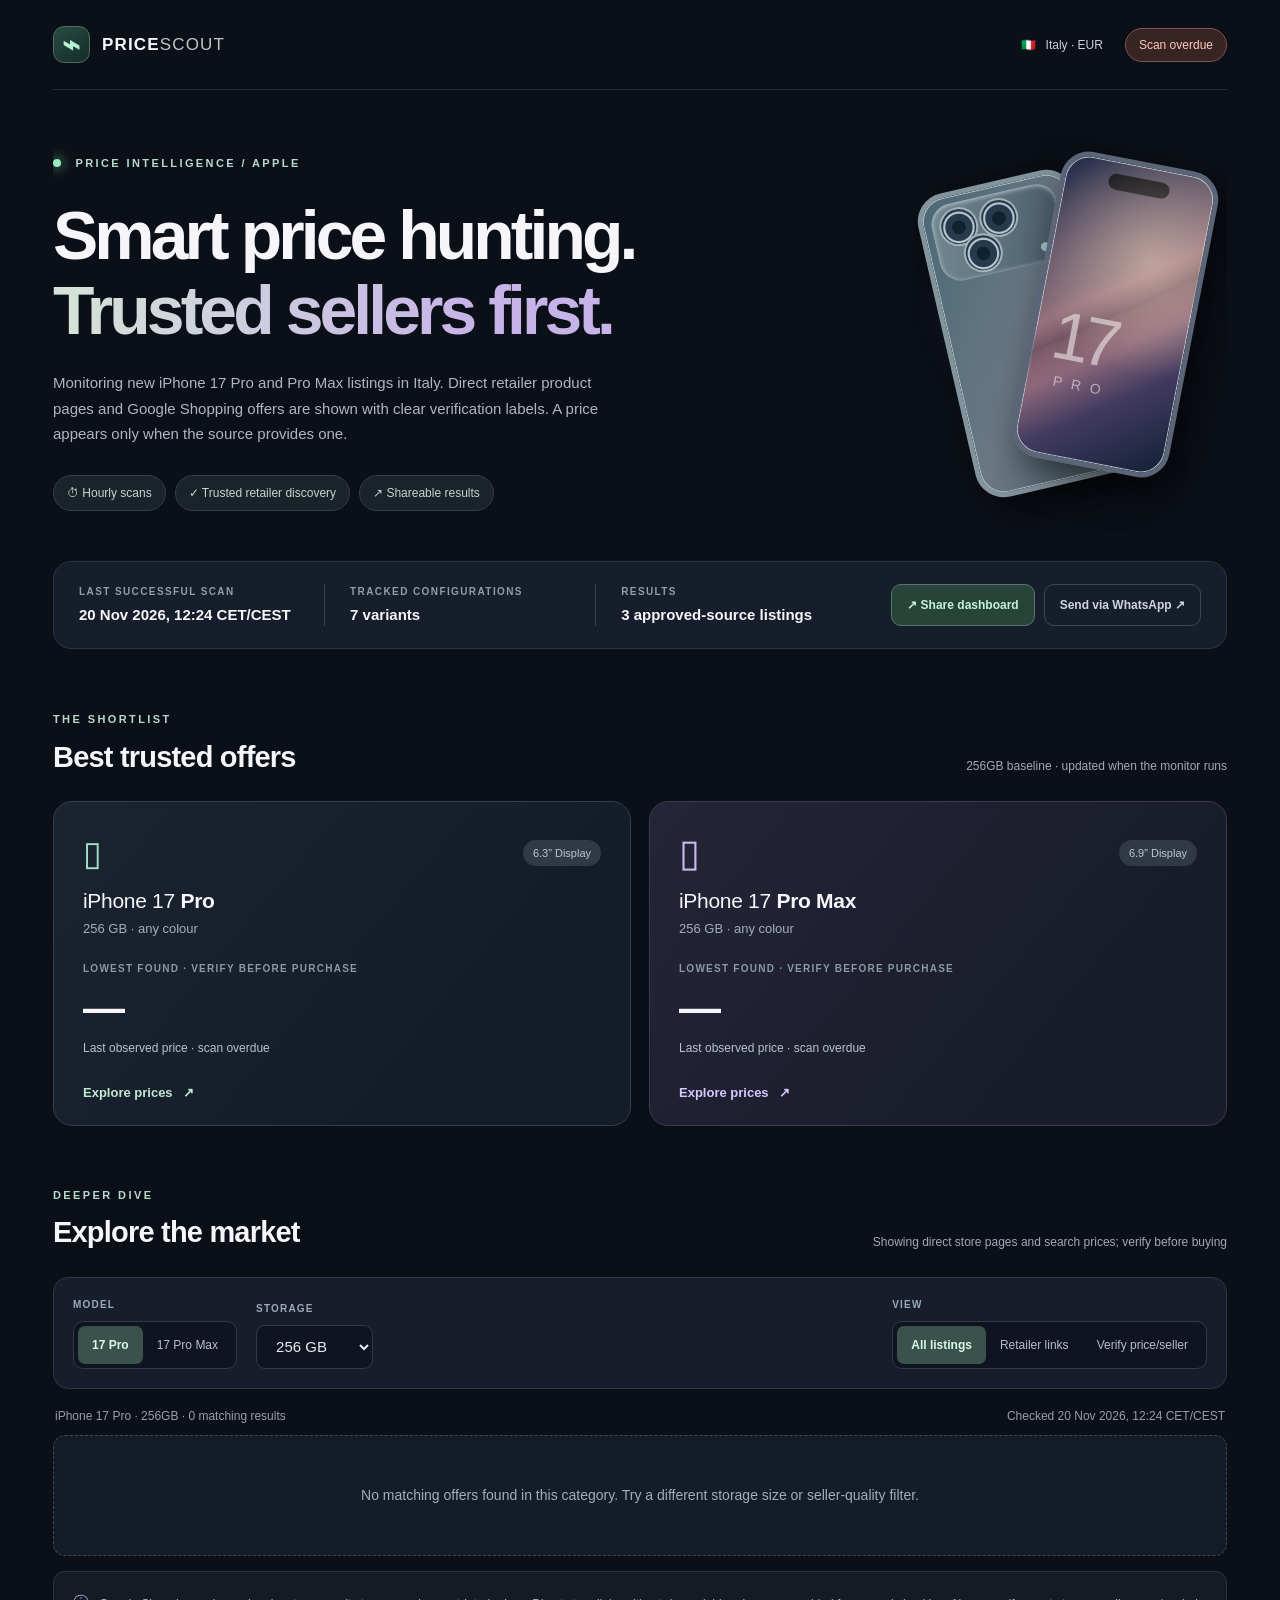
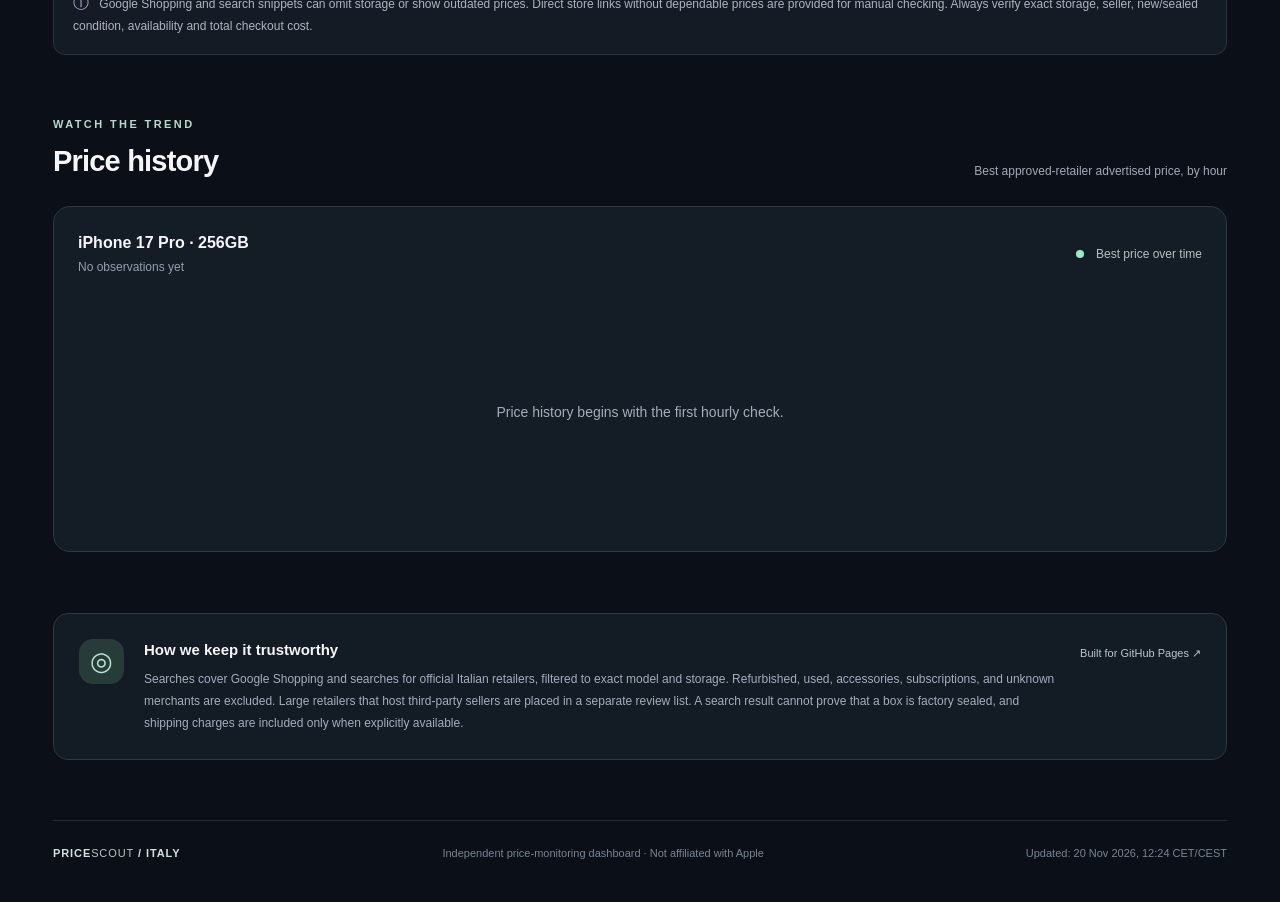
==== docs/index.html @ b549277a "Make dashboard show retailer listings and price verification clearly" ====
<!doctype html>
<html lang="en">
<head>
<meta charset="utf-8" />
<meta name="viewport" content="width=device-width, initial-scale=1" />
<meta name="theme-color" content="#0c101a" />
<meta name="description" content="Track trusted Italian prices for new iPhone 17 Pro and Pro Max, with hourly checks and a shareable dashboard." />
<title>Price Scout — iPhone 17 Pro / Pro Max</title>
<link rel="icon" type="image/svg+xml" href="./favicon.svg" />
<link rel="stylesheet" href="./style.css" />
<script defer src="./app.js"></script>
</head>
<body>
<div class="site-shell">
  <header class="topbar">
    <a class="brand" href="./" aria-label="Price Scout home"><span class="brand-mark">⌁</span><span>PRICE<span class="brand-light">SCOUT</span></span></a>
    <div class="top-right"><span class="country"><span class="flag">🇮🇹</span> Italy · EUR</span><span class="status-pip" id="run-status">Awaiting first scan</span></div>
  </header>

  <main>
    <section class="hero">
      <div class="hero-content">
        <div class="eyebrow"><span class="orb"></span> PRICE INTELLIGENCE / APPLE</div>
        <h1>Smart price hunting.<br><em>Trusted sellers first.</em></h1>
        <p>Monitoring new iPhone 17 Pro and Pro Max listings in Italy. Direct retailer product pages and Google Shopping offers are shown with clear verification labels. A price appears only when the source provides one.</p>
        <div class="hero-pills"><span>⏱ Hourly scans</span><span>✓ Trusted retailer discovery</span><span>↗ Shareable results</span></div>
      </div>
      <div class="phone-visual" aria-hidden="true">
        <div class="glow"></div>
        <div class="phone-back"><div class="camera-bump"><i></i><i></i><i></i><b></b></div><div class="apple-glyph">●</div><span>pro</span></div>
        <div class="phone-front"><div class="island"></div><div class="screen-shine"></div><div class="screen-text">17<span>PRO</span></div></div>
      </div>
    </section>

    <div class="summary-bar">
      <div><span class="summary-label">LAST SUCCESSFUL SCAN</span><strong id="last-checked">Not yet scanned</strong></div>
      <div><span class="summary-label">TRACKED CONFIGURATIONS</span><strong>7 variants</strong></div>
      <div><span class="summary-label">RESULTS</span><strong id="offer-count">—</strong></div>
      <div class="summary-right"><button class="share-button" id="share-button">↗ Share dashboard</button><a class="whatsapp-button" id="whatsapp-link" href="https://wa.me/" target="_blank" rel="noopener noreferrer">Send via WhatsApp ↗</a></div>
    </div>

    <section class="section models-section">
      <div class="section-heading"><div><div class="overline">THE SHORTLIST</div><h2>Best trusted offers</h2></div><p>256GB baseline · updated when the monitor runs</p></div>
      <div class="model-grid">
        <article class="model-card" data-feature="pro-256gb">
          <div class="model-top"><span class="model-icon">▯</span><span class="chip">6.3” Display</span></div>
          <div class="model-name">iPhone 17 <strong>Pro</strong></div><div class="model-sub">256 GB · any colour</div>
          <div class="price-caption">LOWEST FOUND · VERIFY BEFORE PURCHASE</div><div class="big-price" id="feature-pro-price">—</div>
          <div class="merchant-line" id="feature-pro-seller">Awaiting first scan</div>
          <button class="choose-model" data-model="pro" data-storage="256gb">Explore prices <span>↗</span></button>
        </article>
        <article class="model-card" data-feature="pro-max-256gb">
          <div class="model-top"><span class="model-icon taller">▯</span><span class="chip">6.9” Display</span></div>
          <div class="model-name">iPhone 17 <strong>Pro Max</strong></div><div class="model-sub">256 GB · any colour</div>
          <div class="price-caption">LOWEST FOUND · VERIFY BEFORE PURCHASE</div><div class="big-price" id="feature-max-price">—</div>
          <div class="merchant-line" id="feature-max-seller">Awaiting first scan</div>
          <button class="choose-model" data-model="max" data-storage="256gb">Explore prices <span>↗</span></button>
        </article>
      </div>
    </section>

    <section class="section offers-section" id="offers">
      <div class="section-heading"><div><div class="overline">DEEPER DIVE</div><h2>Explore the market</h2></div><p id="result-caption">Prices shown before unverified delivery charges</p></div>
      <div class="filters">
        <div class="filter-pair"><span class="filter-label">MODEL</span><div class="segmented"><button data-model="pro" class="selected" aria-pressed="true">17 Pro</button><button data-model="max" aria-pressed="false">17 Pro Max</button></div></div>
        <div class="filter-pair"><label class="filter-label" for="storage">STORAGE</label><select id="storage"><option value="256gb">256 GB</option><option value="512gb">512 GB</option><option value="1tb">1 TB</option><option value="2tb">2 TB</option></select></div>
        <div class="filter-pair grow"><span class="filter-label">VIEW</span><div class="segmented"><button data-trust="all" class="selected" aria-pressed="true">All listings</button><button data-trust="trusted_retailer" aria-pressed="false">Retailer links</button><button data-trust="review_seller" aria-pressed="false">Verify price/seller</button></div></div>
      </div>
      <div class="offers-meta"><span id="view-summary">No offers yet</span><span id="view-timestamp"></span></div>
      <div id="offers-list" class="offers-list" aria-live="polite"><div class="empty-state">The monitor has not run yet. Once configured, this page will update every hour.</div></div>
      <div id="exclusion-note" class="notice"><span>ⓘ</span> Google Shopping and search snippets can omit storage or show outdated prices. Direct store links without dependable prices are provided for manual checking. Always verify exact storage, seller, new/sealed condition, availability and total checkout cost.</div>
    </section>

    <section class="section history-section">
      <div class="section-heading"><div><div class="overline">WATCH THE TREND</div><h2>Price history</h2></div><p>Best approved-retailer advertised price, by hour</p></div>
      <div class="chart-panel"><div class="chart-header"><div><div class="chart-name" id="chart-name">iPhone 17 Pro · 256GB</div><span id="chart-detail">No observations yet</span></div><div class="trend"><span class="trend-dot"></span> Best price over time</div></div><div id="chart" class="chart-content"><div class="chart-empty">Price history begins with the first hourly check.</div></div></div>
    </section>

    <section class="methodology"><div class="methodology-icon">◎</div><div><h3>How we keep it trustworthy</h3><p>Searches cover Google Shopping and searches for official Italian retailers, filtered to exact model and storage. Refurbished, used, accessories, subscriptions, and unknown merchants are excluded. Large retailers that host third-party sellers are placed in a separate review list. A search result cannot prove that a box is factory sealed, and shipping charges are included only when explicitly available.</p></div><a href="https://github.com/" target="_blank" rel="noreferrer">Built for GitHub Pages ↗</a></section>
  </main>
  <footer><span>PRICE<span class="brand-light">SCOUT</span> / ITALY</span><span>Independent price-monitoring dashboard · Not affiliated with Apple</span><span id="footer-updated">Awaiting initial sync</span></footer>
</div>
<div class="toast" id="toast" role="status" aria-live="polite"></div>
</body>
</html>
---- docs/style.css ----
:root{--bg:#0b0f17;--panel:#121824;--panel2:#171d2a;--stroke:#28303e;--text:#f6f5f9;--muted:#a2a9b7;--soft:#6d788a;--mint:#a8efcd;--lime:#bcf4d7;--accent:#bba7f4;--warm:#ecd4bb;--shadow:0 18px 55px rgba(0,0,0,.22)}*{box-sizing:border-box}html{scroll-behavior:smooth}body{margin:0;background:var(--bg);color:var(--text);font:15px/1.5 Inter,ui-sans-serif,-apple-system,BlinkMacSystemFont,"Segoe UI",sans-serif}button,select{font:inherit}button{cursor:pointer}a{color:inherit;text-decoration:none}.site-shell{max-width:1240px;margin:auto;padding:0 33px}.topbar{height:90px;display:flex;align-items:center;justify-content:space-between;border-bottom:1px solid #242937}.brand{font-weight:850;letter-spacing:1.15px;font-size:17px;display:flex;align-items:center;gap:12px}.brand-mark{display:inline-grid;place-items:center;width:37px;height:37px;border:1px solid #53695b;border-radius:11px;background:linear-gradient(145deg,#274c40,#152c2b);color:#b6f2d2;font-size:30px;line-height:1}.brand-light{font-weight:400;color:#bbc7c9}.top-right{display:flex;gap:22px;align-items:center}.country{font-size:12px;color:#cad0dc}.flag{margin-right:6px}.status-pip{font-size:12px;color:#d6bfa6;border:1px solid #524638;border-radius:90px;padding:7px 13px;background:#2a241f}.status-pip.live{color:#bcf3d5;background:#193128;border-color:#315d4b}.status-pip.error{color:#ffcabd;background:#392424;border-color:#80534e}.hero{min-height:408px;display:flex;justify-content:space-between;position:relative;overflow:hidden;padding:65px 15px 50px 0}.hero-content{position:relative;z-index:2;max-width:700px}.eyebrow,.overline{font-size:11px;font-weight:800;letter-spacing:2.4px;color:#b8dacc}.orb{display:inline-block;width:8px;height:8px;border-radius:50%;margin-right:9px;background:#9ceabe;box-shadow:0 0 13px #88f6b3}.hero h1{font-weight:650;font-size:clamp(40px,5.3vw,69px);line-height:1.12;letter-spacing:-3.9px;margin:26px 0 21px}.hero h1 em{font-style:normal;background:linear-gradient(92deg,#d4e3d7 2%,#c6b3e7 75%);color:transparent;-webkit-background-clip:text;background-clip:text}.hero p{max-width:570px;color:#aeb6c5;line-height:1.7;font-size:15px;margin:0}.hero-pills{margin-top:28px;display:flex;gap:9px;flex-wrap:wrap}.hero-pills span{font-size:12px;background:#1a222a;border:1px solid #344044;border-radius:99px;padding:8px 13px;color:#c3d6cf}.phone-visual{width:330px;position:relative;min-height:270px;flex:0 0 330px}.glow{position:absolute;width:360px;height:340px;top:-25px;right:-30px;border-radius:50%;background:radial-gradient(closest-side,#52706a63,#7770a229 54%,transparent 75%);filter:blur(11px)}.phone-back,.phone-front{position:absolute;width:160px;height:311px;border-radius:29px;border:5px solid #81949b;box-shadow:12px 12px 38px #0009,inset 0 0 0 1px #b8c4c9;background:linear-gradient(120deg,#4b6876,#6b7985 52%,#4c5e69);transform:rotate(-13deg);top:23px;right:107px}.phone-back{z-index:1}.phone-back>span{position:absolute;bottom:14px;right:20px;font-size:9px;letter-spacing:5px;color:#bdc7d1}.apple-glyph{position:absolute;top:49%;left:49%;font-size:27px;opacity:.48}.camera-bump{position:absolute;top:7px;left:8px;width:128px;height:78px;border-radius:21px;background:linear-gradient(100deg,#718891,#4a5b6a);box-shadow:inset 0 1px 5px #c2cdd3}.camera-bump i{position:absolute;width:39px;height:39px;background:radial-gradient(circle at 50% 52%,#10222f 0 26%,#253a4b 28% 52%,#b6c6d1 56% 60%,#263846 65%);border-radius:50%;border:2px solid #a2b3ba}.camera-bump i:nth-child(1){left:7px;top:5px}.camera-bump i:nth-child(2){left:48px;top:5px}.camera-bump i:nth-child(3){left:25px;top:36px}.camera-bump b{position:absolute;right:17px;bottom:10px;width:9px;height:9px;border-radius:50%;background:#a4c8c7}.phone-front{z-index:2;right:17px;top:4px;background:linear-gradient(145deg,#252e4b 2%,#806776 38%,#ba8289 51%,#423b60 74%,#121f36);border-color:#5c6578;transform:rotate(11deg);overflow:hidden}.island{position:absolute;top:12px;width:62px;height:16px;border-radius:12px;background:#080b13;left:43px}.screen-shine{position:absolute;inset:-50px;background:radial-gradient(circle at 60% 35%,#edd3bb85,transparent 39%),linear-gradient(145deg,transparent 45%,#24243d77 50%,transparent 57%)}.screen-text{position:absolute;bottom:68px;left:18px;font-size:68px;letter-spacing:-7px;line-height:.7;font-weight:250;color:#e8dee2a6}.screen-text span{display:block;font-size:14px;letter-spacing:9px;margin:19px 0 0 9px}.summary-bar{background:#171e2b;border:1px solid #2d3543;border-radius:18px;display:flex;align-items:center;gap:25px;padding:22px 25px;margin-bottom:62px}.summary-bar>div:not(.summary-right){flex:1;border-right:1px solid #39404e;min-width:0}.summary-bar>div:nth-child(3){border:0}.summary-label{display:block;color:#929cab;font-size:10px;letter-spacing:1.4px;font-weight:750;margin-bottom:5px}.summary-bar strong{font-size:15px;font-weight:650}.summary-right{display:flex;gap:9px}.share-button,.whatsapp-button{border:1px solid #5c756c;background:#264538;border-radius:10px;color:#c7f1d9;padding:11px 15px;white-space:nowrap;font-size:12px;font-weight:750}.whatsapp-button{background:transparent;border-color:#3e4655;color:#cfd6df}.section{margin-bottom:61px}.section-heading{display:flex;align-items:end;justify-content:space-between;margin-bottom:22px;gap:15px}.section-heading h2{font-size:29px;font-weight:650;letter-spacing:-.8px;margin:8px 0 0}.section-heading>p{margin:0 0 4px;color:#a0aaba;font-size:12px}.model-grid{display:grid;grid-template-columns:1fr 1fr;gap:18px}.model-card{background:linear-gradient(130deg,#1a2430,#141c27 70%);border:1px solid #34404b;padding:29px 29px 22px;border-radius:19px;min-height:305px}.model-card:nth-child(2){background:linear-gradient(130deg,#252438,#191d2b 70%);border-color:#3e394c}.model-top{display:flex;justify-content:space-between;align-items:center;height:43px}.model-icon{font-size:34px;color:#a4e0c9;line-height:1}.model-card:nth-child(2) .model-icon{color:#c9baf0}.model-icon.taller{font-size:38px}.chip{padding:5px 10px;border-radius:40px;color:#b8c8d8;background:#303944;font-size:11px}.model-name{font-size:21px;font-weight:400;letter-spacing:-.3px;margin-top:11px}.model-sub{font-size:13px;color:#a3afbe;margin-top:2px}.price-caption{color:#8b9aa5;letter-spacing:1.25px;font-size:10px;font-weight:800;margin-top:23px}.big-price{font-size:42px;font-weight:720;letter-spacing:-2px;margin-top:0}.merchant-line{font-size:12px;color:#b7c5cb;min-height:23px}.choose-model{margin-top:21px;border:0;background:transparent;color:#c1e9d4;font-weight:700;font-size:13px;padding:0;display:flex;gap:10px;align-items:center}.model-card:nth-child(2) .choose-model{color:#d6c7ff}.filters{display:flex;gap:19px;align-items:end;flex-wrap:wrap;background:#171d2a;border:1px solid #303746;border-radius:15px;padding:19px}.filter-pair{display:flex;flex-direction:column;gap:9px}.filter-pair.grow{margin-left:auto}.filter-label{font-size:10px;color:#9ca9bb;font-weight:800;letter-spacing:1.2px}.segmented{display:flex;background:#0f1520;border-radius:10px;padding:4px;border:1px solid #31394a}.segmented button{background:transparent;color:#b7bdc9;border:0;padding:10px 14px;font-size:12px;border-radius:7px}.segmented button.selected{background:#3b514b;color:#d7fae7;font-weight:800}.segmented button[data-trust="review_seller"].selected{background:#564936;color:#ffe0b0}select{height:44px;color:#e2eaf0;background:#0f1520;border:1px solid #31394a;border-radius:9px;padding:0 29px 0 15px}.offers-meta{margin:18px 2px 10px;display:flex;justify-content:space-between;color:#94a0af;font-size:12px}.offers-list{display:flex;flex-direction:column;gap:8px}.offer-row{display:grid;grid-template-columns:38px minmax(0,1.7fr) minmax(0,1fr) 140px auto;gap:17px;align-items:center;border:1px solid #283340;background:#151d27;padding:17px 19px;border-radius:12px}.offer-index{width:31px;height:31px;border-radius:9px;display:grid;place-items:center;color:#afbac5;background:#273140;font-size:12px;font-weight:700}.offer-index.best{color:#a7f4d2;background:#2c483c}.offer-name{font-weight:680;font-size:14px}.offer-desc{color:#8c98aa;font-size:12px;margin-top:3px;white-space:nowrap;overflow:hidden;text-overflow:ellipsis;max-width:100%}.offer-merchant{font-weight:650;font-size:13px}.offer-merchant small{display:block;font-weight:400;color:#a3adbc;margin-top:3px}.offer-price{font-weight:720;font-size:21px;letter-spacing:-.7px;text-align:right;white-space:nowrap}.offer-price small{display:block;font-size:10px;font-weight:450;letter-spacing:0;color:#9ca6b5}.offer-link{display:block;background:#263d36;border:1px solid #46665a;color:#c4f2d8;text-align:center;border-radius:9px;padding:11px 14px;font-weight:750;font-size:12px;white-space:nowrap}.offer-row.review .offer-link{background:#40382c;border-color:#64533c;color:#ffe0b5}.notice{font-size:12px;color:#acb5c3;line-height:1.7;background:#151b25;border:1px solid #293243;border-radius:12px;padding:17px 19px;margin-top:15px}.notice span{font-size:16px;color:#b6a9df;margin-right:7px}.empty-state,.chart-empty{text-align:center;padding:49px 15px;color:#a2aebb;background:#141c27;border:1px dashed #3c4757;border-radius:12px;font-size:14px}.chart-panel{border:1px solid #2e3848;border-radius:17px;padding:24px;background:#141c26}.chart-header{display:flex;justify-content:space-between;align-items:center;gap:12px;margin-bottom:20px}.chart-name{font-size:16px;font-weight:700}.chart-header span{font-size:12px;color:#929faf}.trend{font-size:12px;color:#b4c3be}.trend-dot{display:inline-block;width:8px;height:8px;background:#a2e8c7;border-radius:50%;margin-right:9px}.chart-content{min-height:230px}.chart-svg{width:100%;height:245px;display:block;overflow:visible}.chart-empty{border:0;background:transparent;min-height:230px;display:grid;place-items:center}.methodology{display:flex;align-items:start;gap:20px;padding:25px;border:1px solid #303845;border-radius:15px;margin-bottom:60px;background:#131b25}.methodology-icon{display:grid;place-items:center;min-width:45px;height:45px;border-radius:14px;background:#273b38;color:#b7e5d2;font-size:26px}.methodology h3{margin:0 0 6px;font-size:15px}.methodology p{color:#a3aebe;font-size:12px;line-height:1.85;margin:0}.methodology a{font-size:11px;white-space:nowrap;color:#bec5cf;margin-top:6px}footer{padding:24px 0 40px;border-top:1px solid #252d3a;display:flex;justify-content:space-between;gap:15px;color:#788596;font-size:11px}footer>span:first-child{font-weight:850;color:#d1e2dc;letter-spacing:.9px}.toast{position:fixed;bottom:24px;left:50%;transform:translateX(-50%) translateY(20px);opacity:0;transition:.2s;padding:12px 20px;background:#d4efdd;color:#14291f;border-radius:12px;z-index:99;font-weight:750;pointer-events:none}.toast.visible{opacity:1;transform:translateX(-50%) translateY(0)}@media(max-width:1050px){.hero-content{max-width:60%}.hero h1{font-size:53px}.summary-bar{flex-wrap:wrap}.summary-right{width:100%}.filter-pair.grow{margin-left:0}.offer-row{grid-template-columns:35px 1.3fr 1fr 120px;gap:12px}.offer-link{grid-column:2/-1;justify-self:end}}@media(max-width:700px){.site-shell{padding:0 17px}.topbar{height:70px}.top-right{gap:9px}.country{display:none}.hero{padding:43px 0 30px;min-height:460px}.hero-content{max-width:100%}.hero h1{font-size:44px;letter-spacing:-2.5px;margin:16px 0}.hero p{font-size:13px;max-width:100%;padding-right:4px}.phone-visual{position:absolute;right:-88px;top:150px;opacity:.18;transform:scale(.72);pointer-events:none}.hero-pills{position:relative;z-index:4;margin-top:25px}.summary-bar{margin-bottom:45px;gap:13px;padding:15px}.summary-bar>div:not(.summary-right){flex:1 1 36%;border:0}.summary-label{font-size:9px}.summary-bar strong{font-size:13px}.summary-right{flex-wrap:wrap}.model-grid{grid-template-columns:1fr}.model-card{min-height:285px}.section{margin-bottom:47px}.section-heading{display:block}.section-heading h2{font-size:25px}.section-heading>p{margin-top:7px}.filters{gap:16px}.filter-pair{width:100%}.segmented{width:100%}.segmented button{flex:1}select{width:100%}.offers-meta{gap:6px;flex-wrap:wrap}.offer-row{display:grid;grid-template-columns:35px 1fr auto;gap:10px;padding:14px}.offer-index{grid-row:1}.offer-name{grid-column:2/4;grid-row:1}.offer-merchant{grid-column:2;grid-row:2}.offer-price{grid-column:3;grid-row:2;font-size:19px}.offer-link{grid-column:1/4;grid-row:3;justify-self:stretch}.chart-header{align-items:start;flex-direction:column}.methodology{flex-wrap:wrap;padding:18px;gap:12px}.methodology>div:nth-child(2){flex:1;min-width:180px}.methodology a{width:100%;margin-left:58px}footer{flex-wrap:wrap}.chart-svg{height:210px}}
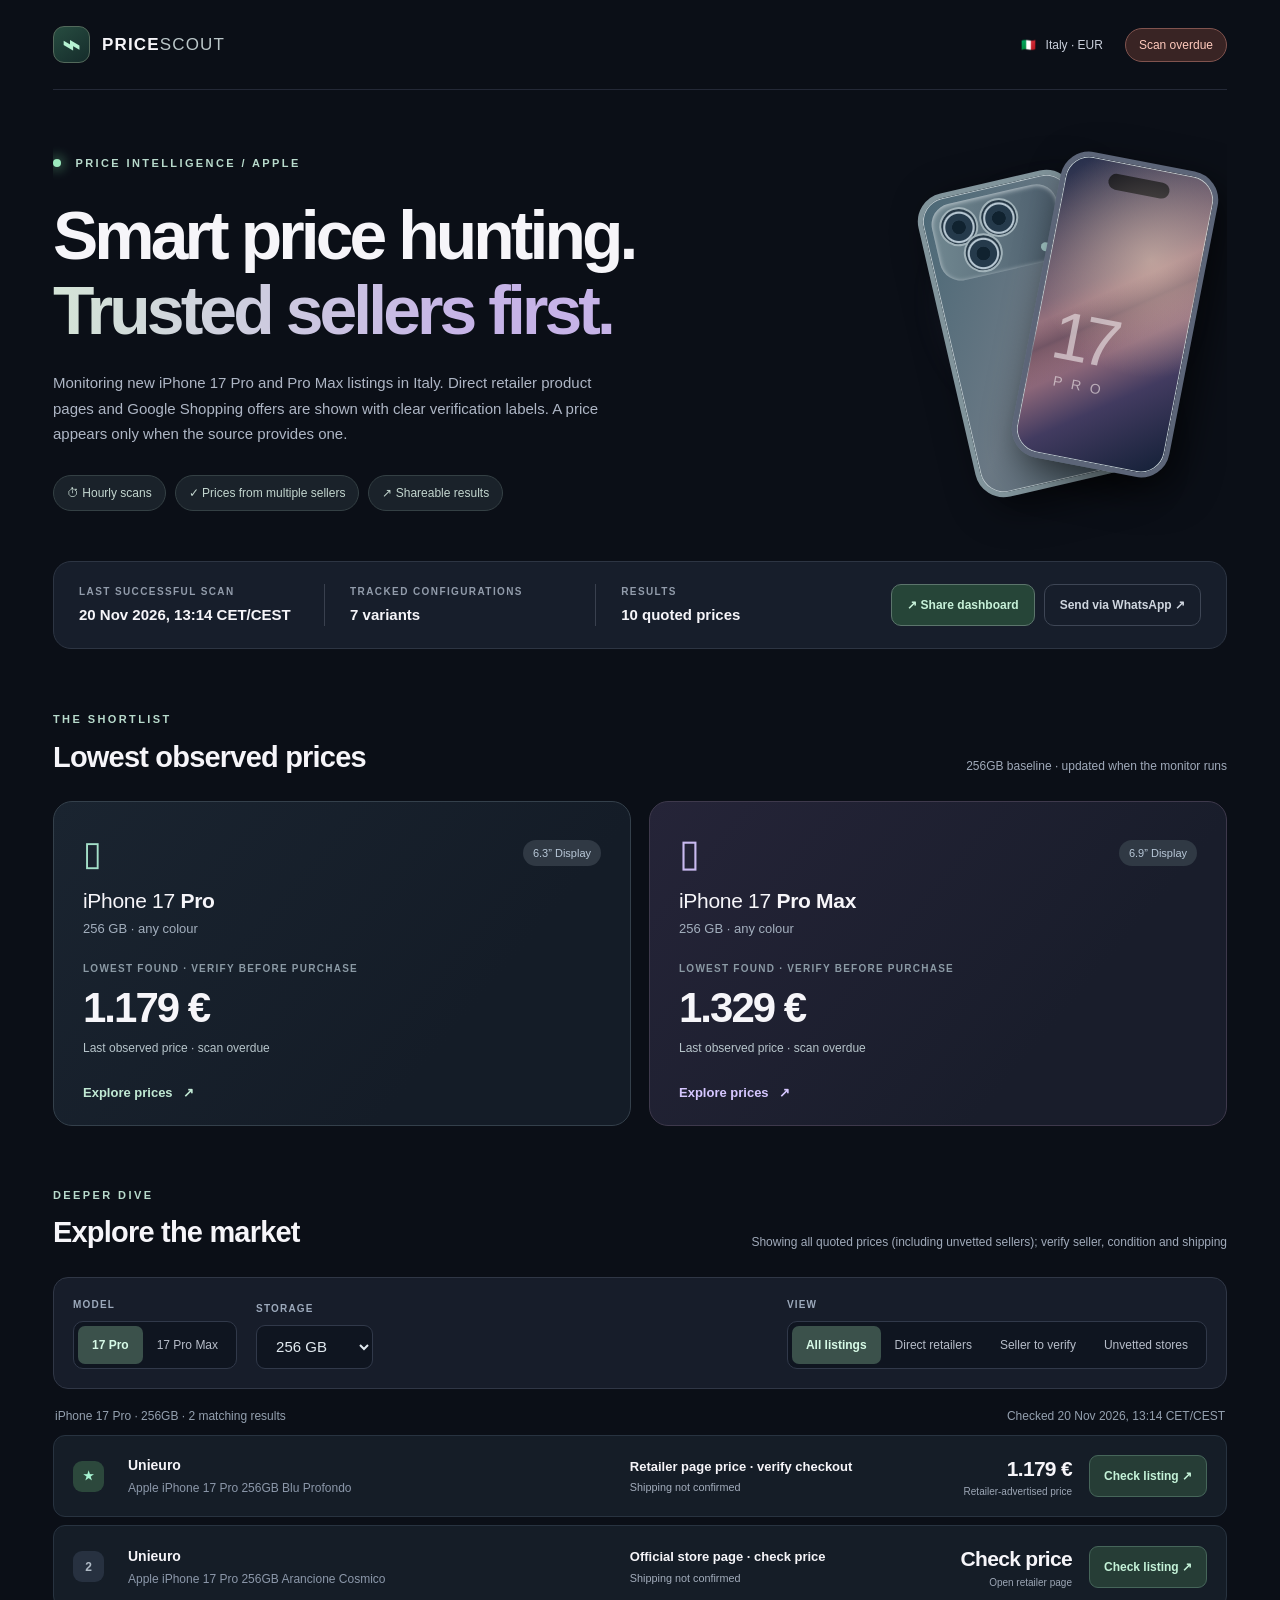
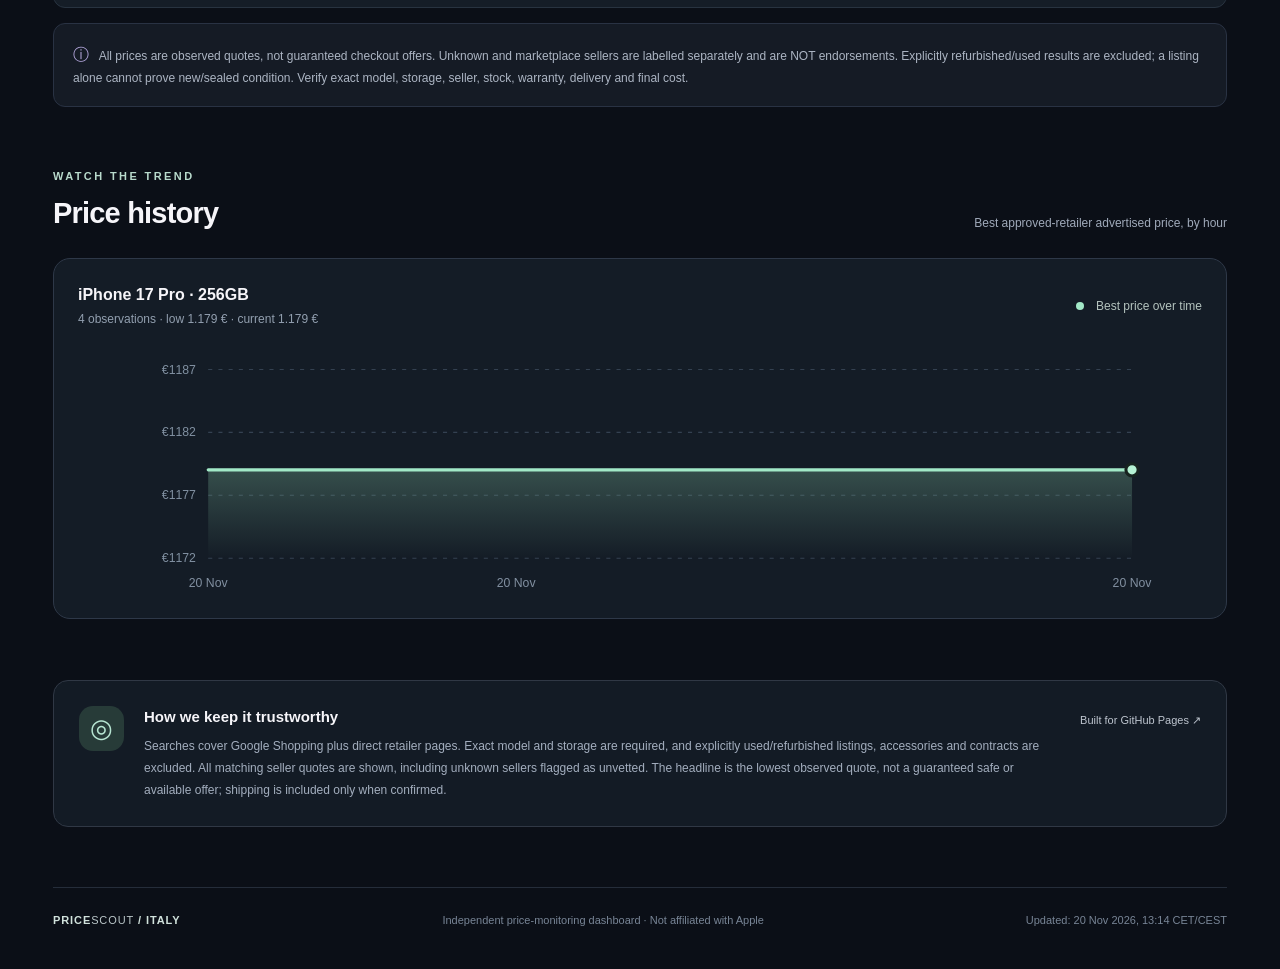
==== commit 50924795: "Explain all-seller price comparison and add unvetted-seller filter" ====
--- a/docs/index.html
+++ b/docs/index.html
@@ -23,7 +23,7 @@
         <div class="eyebrow"><span class="orb"></span> PRICE INTELLIGENCE / APPLE</div>
         <h1>Smart price hunting.<br><em>Trusted sellers first.</em></h1>
         <p>Monitoring new iPhone 17 Pro and Pro Max listings in Italy. Direct retailer product pages and Google Shopping offers are shown with clear verification labels. A price appears only when the source provides one.</p>
-        <div class="hero-pills"><span>⏱ Hourly scans</span><span>✓ Trusted retailer discovery</span><span>↗ Shareable results</span></div>
+        <div class="hero-pills"><span>⏱ Hourly scans</span><span>✓ Prices from multiple sellers</span><span>↗ Shareable results</span></div>
       </div>
       <div class="phone-visual" aria-hidden="true">
         <div class="glow"></div>
@@ -40,7 +40,7 @@
     </div>
 
     <section class="section models-section">
-      <div class="section-heading"><div><div class="overline">THE SHORTLIST</div><h2>Best trusted offers</h2></div><p>256GB baseline · updated when the monitor runs</p></div>
+      <div class="section-heading"><div><div class="overline">THE SHORTLIST</div><h2>Lowest observed prices</h2></div><p>256GB baseline · updated when the monitor runs</p></div>
       <div class="model-grid">
         <article class="model-card" data-feature="pro-256gb">
           <div class="model-top"><span class="model-icon">▯</span><span class="chip">6.3” Display</span></div>
@@ -64,11 +64,11 @@
       <div class="filters">
         <div class="filter-pair"><span class="filter-label">MODEL</span><div class="segmented"><button data-model="pro" class="selected" aria-pressed="true">17 Pro</button><button data-model="max" aria-pressed="false">17 Pro Max</button></div></div>
         <div class="filter-pair"><label class="filter-label" for="storage">STORAGE</label><select id="storage"><option value="256gb">256 GB</option><option value="512gb">512 GB</option><option value="1tb">1 TB</option><option value="2tb">2 TB</option></select></div>
-        <div class="filter-pair grow"><span class="filter-label">VIEW</span><div class="segmented"><button data-trust="all" class="selected" aria-pressed="true">All listings</button><button data-trust="trusted_retailer" aria-pressed="false">Retailer links</button><button data-trust="review_seller" aria-pressed="false">Verify price/seller</button></div></div>
+        <div class="filter-pair grow"><span class="filter-label">VIEW</span><div class="segmented"><button data-trust="all" class="selected" aria-pressed="true">All listings</button><button data-trust="trusted_retailer" aria-pressed="false">Direct retailers</button><button data-trust="review_seller" aria-pressed="false">Seller to verify</button><button data-trust="unverified_seller" aria-pressed="false">Unvetted stores</button></div></div>
       </div>
       <div class="offers-meta"><span id="view-summary">No offers yet</span><span id="view-timestamp"></span></div>
       <div id="offers-list" class="offers-list" aria-live="polite"><div class="empty-state">The monitor has not run yet. Once configured, this page will update every hour.</div></div>
-      <div id="exclusion-note" class="notice"><span>ⓘ</span> Google Shopping and search snippets can omit storage or show outdated prices. Direct store links without dependable prices are provided for manual checking. Always verify exact storage, seller, new/sealed condition, availability and total checkout cost.</div>
+      <div id="exclusion-note" class="notice"><span>ⓘ</span> All prices are observed quotes, not guaranteed checkout offers. Unknown and marketplace sellers are labelled separately and are NOT endorsements. Explicitly refurbished/used results are excluded; a listing alone cannot prove new/sealed condition. Verify exact model, storage, seller, stock, warranty, delivery and final cost.</div>
     </section>
 
     <section class="section history-section">
@@ -76,7 +76,7 @@
       <div class="chart-panel"><div class="chart-header"><div><div class="chart-name" id="chart-name">iPhone 17 Pro · 256GB</div><span id="chart-detail">No observations yet</span></div><div class="trend"><span class="trend-dot"></span> Best price over time</div></div><div id="chart" class="chart-content"><div class="chart-empty">Price history begins with the first hourly check.</div></div></div>
     </section>
 
-    <section class="methodology"><div class="methodology-icon">◎</div><div><h3>How we keep it trustworthy</h3><p>Searches cover Google Shopping and searches for official Italian retailers, filtered to exact model and storage. Refurbished, used, accessories, subscriptions, and unknown merchants are excluded. Large retailers that host third-party sellers are placed in a separate review list. A search result cannot prove that a box is factory sealed, and shipping charges are included only when explicitly available.</p></div><a href="https://github.com/" target="_blank" rel="noreferrer">Built for GitHub Pages ↗</a></section>
+    <section class="methodology"><div class="methodology-icon">◎</div><div><h3>How we keep it trustworthy</h3><p>Searches cover Google Shopping plus direct retailer pages. Exact model and storage are required, and explicitly used/refurbished listings, accessories and contracts are excluded. All matching seller quotes are shown, including unknown sellers flagged as unvetted. The headline is the lowest observed quote, not a guaranteed safe or available offer; shipping is included only when confirmed.</p></div><a href="https://github.com/" target="_blank" rel="noreferrer">Built for GitHub Pages ↗</a></section>
   </main>
   <footer><span>PRICE<span class="brand-light">SCOUT</span> / ITALY</span><span>Independent price-monitoring dashboard · Not affiliated with Apple</span><span id="footer-updated">Awaiting initial sync</span></footer>
 </div>
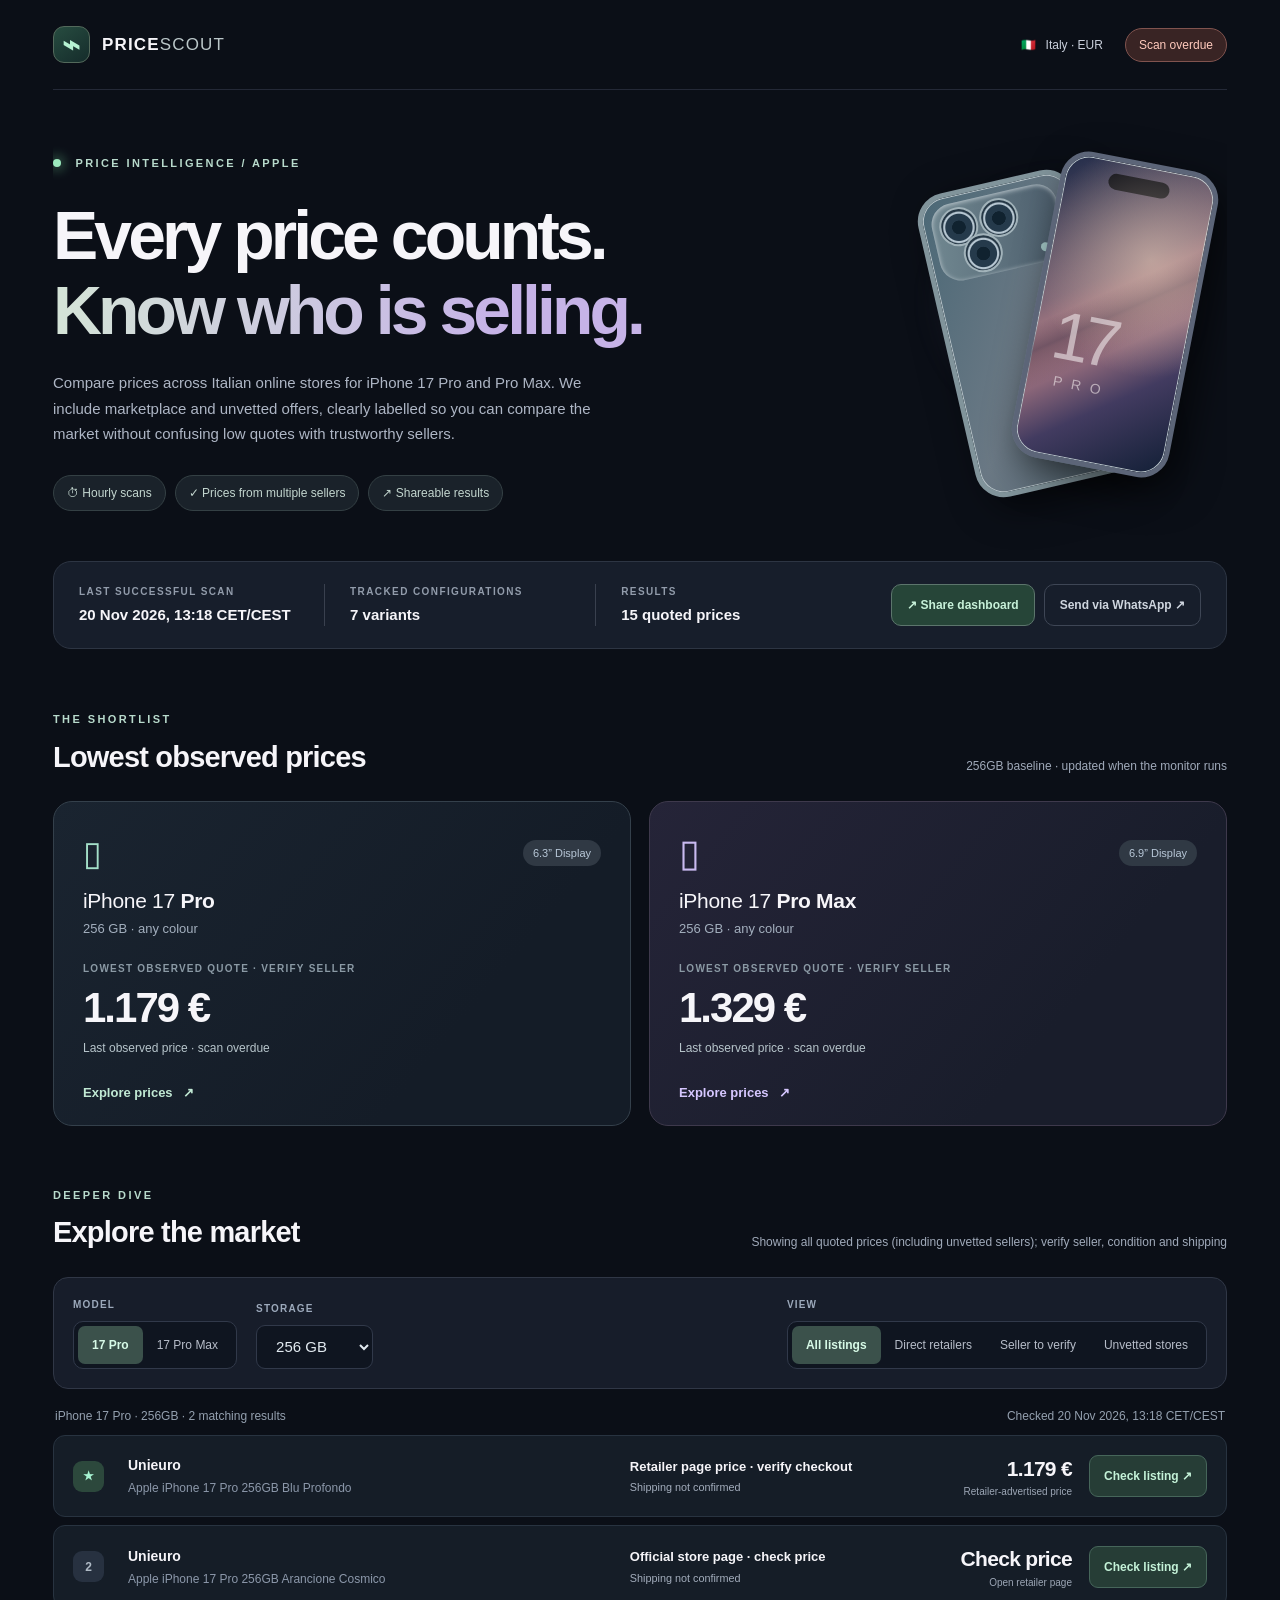
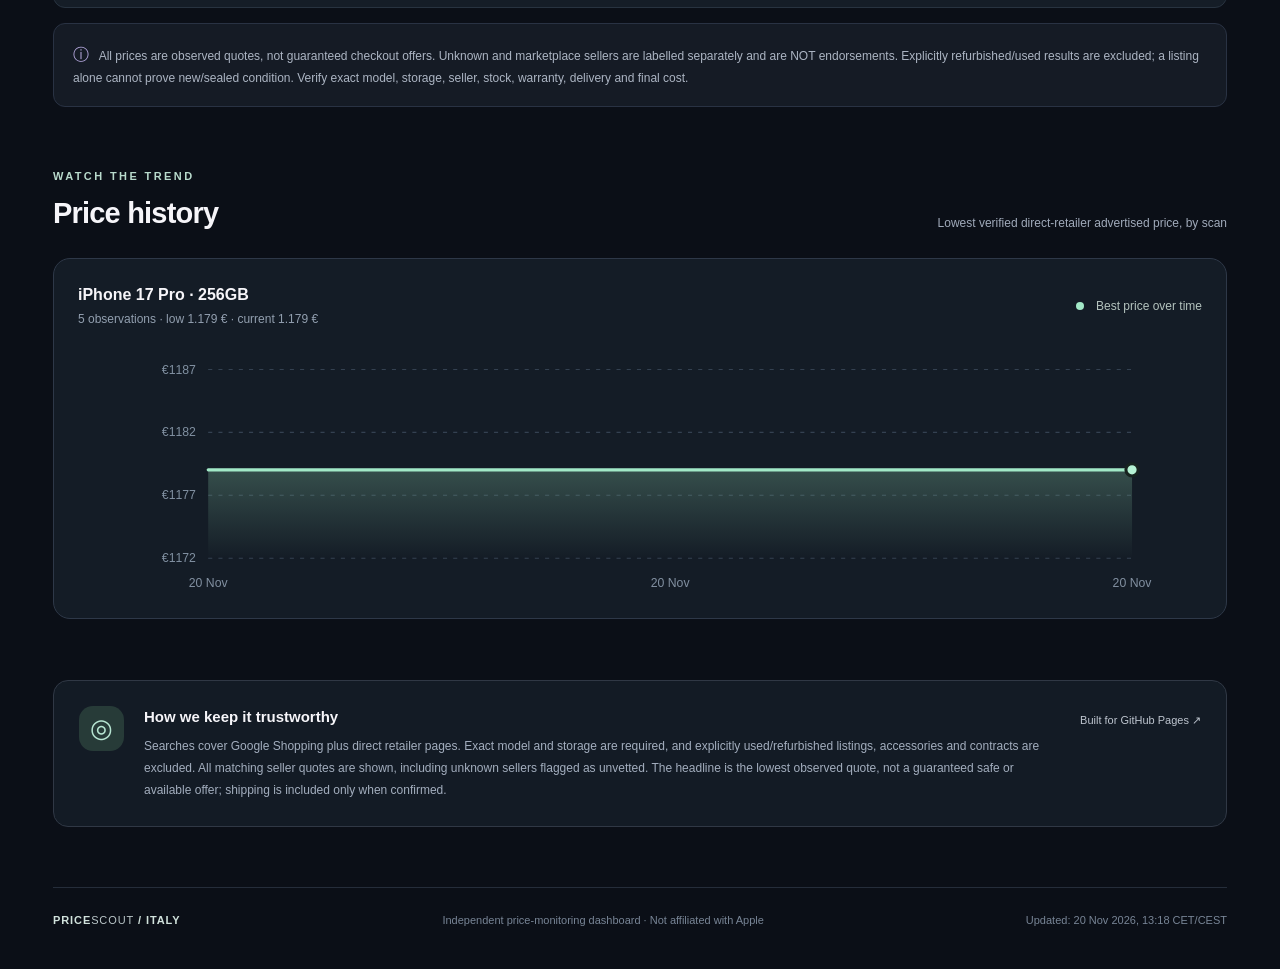
==== commit 243e266c: "Clarify broad price comparison and risk labels on the dashboard" ====
--- a/docs/index.html
+++ b/docs/index.html
@@ -21,8 +21,8 @@
     <section class="hero">
       <div class="hero-content">
         <div class="eyebrow"><span class="orb"></span> PRICE INTELLIGENCE / APPLE</div>
-        <h1>Smart price hunting.<br><em>Trusted sellers first.</em></h1>
-        <p>Monitoring new iPhone 17 Pro and Pro Max listings in Italy. Direct retailer product pages and Google Shopping offers are shown with clear verification labels. A price appears only when the source provides one.</p>
+        <h1>Every price counts.<br><em>Know who is selling.</em></h1>
+        <p>Compare prices across Italian online stores for iPhone 17 Pro and Pro Max. We include marketplace and unvetted offers, clearly labelled so you can compare the market without confusing low quotes with trustworthy sellers.</p>
         <div class="hero-pills"><span>⏱ Hourly scans</span><span>✓ Prices from multiple sellers</span><span>↗ Shareable results</span></div>
       </div>
       <div class="phone-visual" aria-hidden="true">
@@ -45,14 +45,14 @@
         <article class="model-card" data-feature="pro-256gb">
           <div class="model-top"><span class="model-icon">▯</span><span class="chip">6.3” Display</span></div>
           <div class="model-name">iPhone 17 <strong>Pro</strong></div><div class="model-sub">256 GB · any colour</div>
-          <div class="price-caption">LOWEST FOUND · VERIFY BEFORE PURCHASE</div><div class="big-price" id="feature-pro-price">—</div>
+          <div class="price-caption">LOWEST OBSERVED QUOTE · VERIFY SELLER</div><div class="big-price" id="feature-pro-price">—</div>
           <div class="merchant-line" id="feature-pro-seller">Awaiting first scan</div>
           <button class="choose-model" data-model="pro" data-storage="256gb">Explore prices <span>↗</span></button>
         </article>
         <article class="model-card" data-feature="pro-max-256gb">
           <div class="model-top"><span class="model-icon taller">▯</span><span class="chip">6.9” Display</span></div>
           <div class="model-name">iPhone 17 <strong>Pro Max</strong></div><div class="model-sub">256 GB · any colour</div>
-          <div class="price-caption">LOWEST FOUND · VERIFY BEFORE PURCHASE</div><div class="big-price" id="feature-max-price">—</div>
+          <div class="price-caption">LOWEST OBSERVED QUOTE · VERIFY SELLER</div><div class="big-price" id="feature-max-price">—</div>
           <div class="merchant-line" id="feature-max-seller">Awaiting first scan</div>
           <button class="choose-model" data-model="max" data-storage="256gb">Explore prices <span>↗</span></button>
         </article>
@@ -72,7 +72,7 @@
     </section>
 
     <section class="section history-section">
-      <div class="section-heading"><div><div class="overline">WATCH THE TREND</div><h2>Price history</h2></div><p>Best approved-retailer advertised price, by hour</p></div>
+      <div class="section-heading"><div><div class="overline">WATCH THE TREND</div><h2>Price history</h2></div><p>Lowest verified direct-retailer advertised price, by scan</p></div>
       <div class="chart-panel"><div class="chart-header"><div><div class="chart-name" id="chart-name">iPhone 17 Pro · 256GB</div><span id="chart-detail">No observations yet</span></div><div class="trend"><span class="trend-dot"></span> Best price over time</div></div><div id="chart" class="chart-content"><div class="chart-empty">Price history begins with the first hourly check.</div></div></div>
     </section>
 
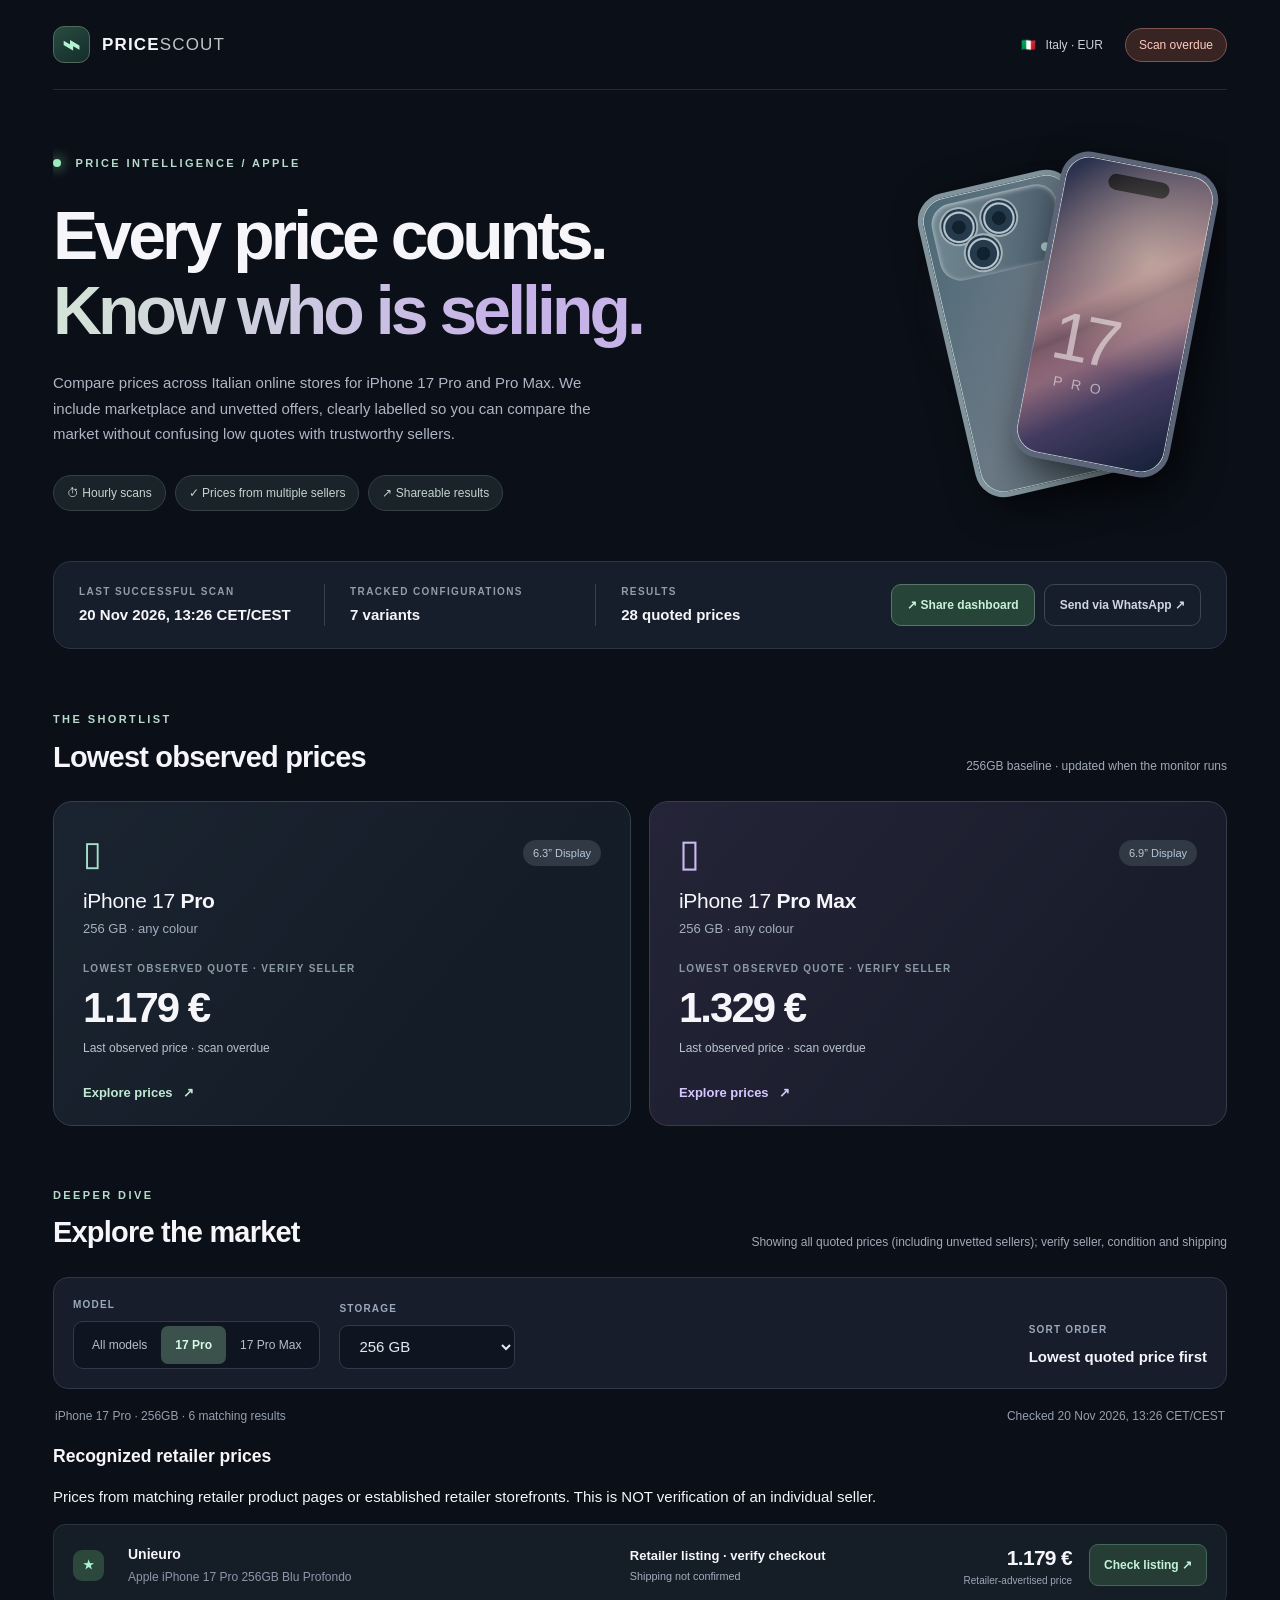
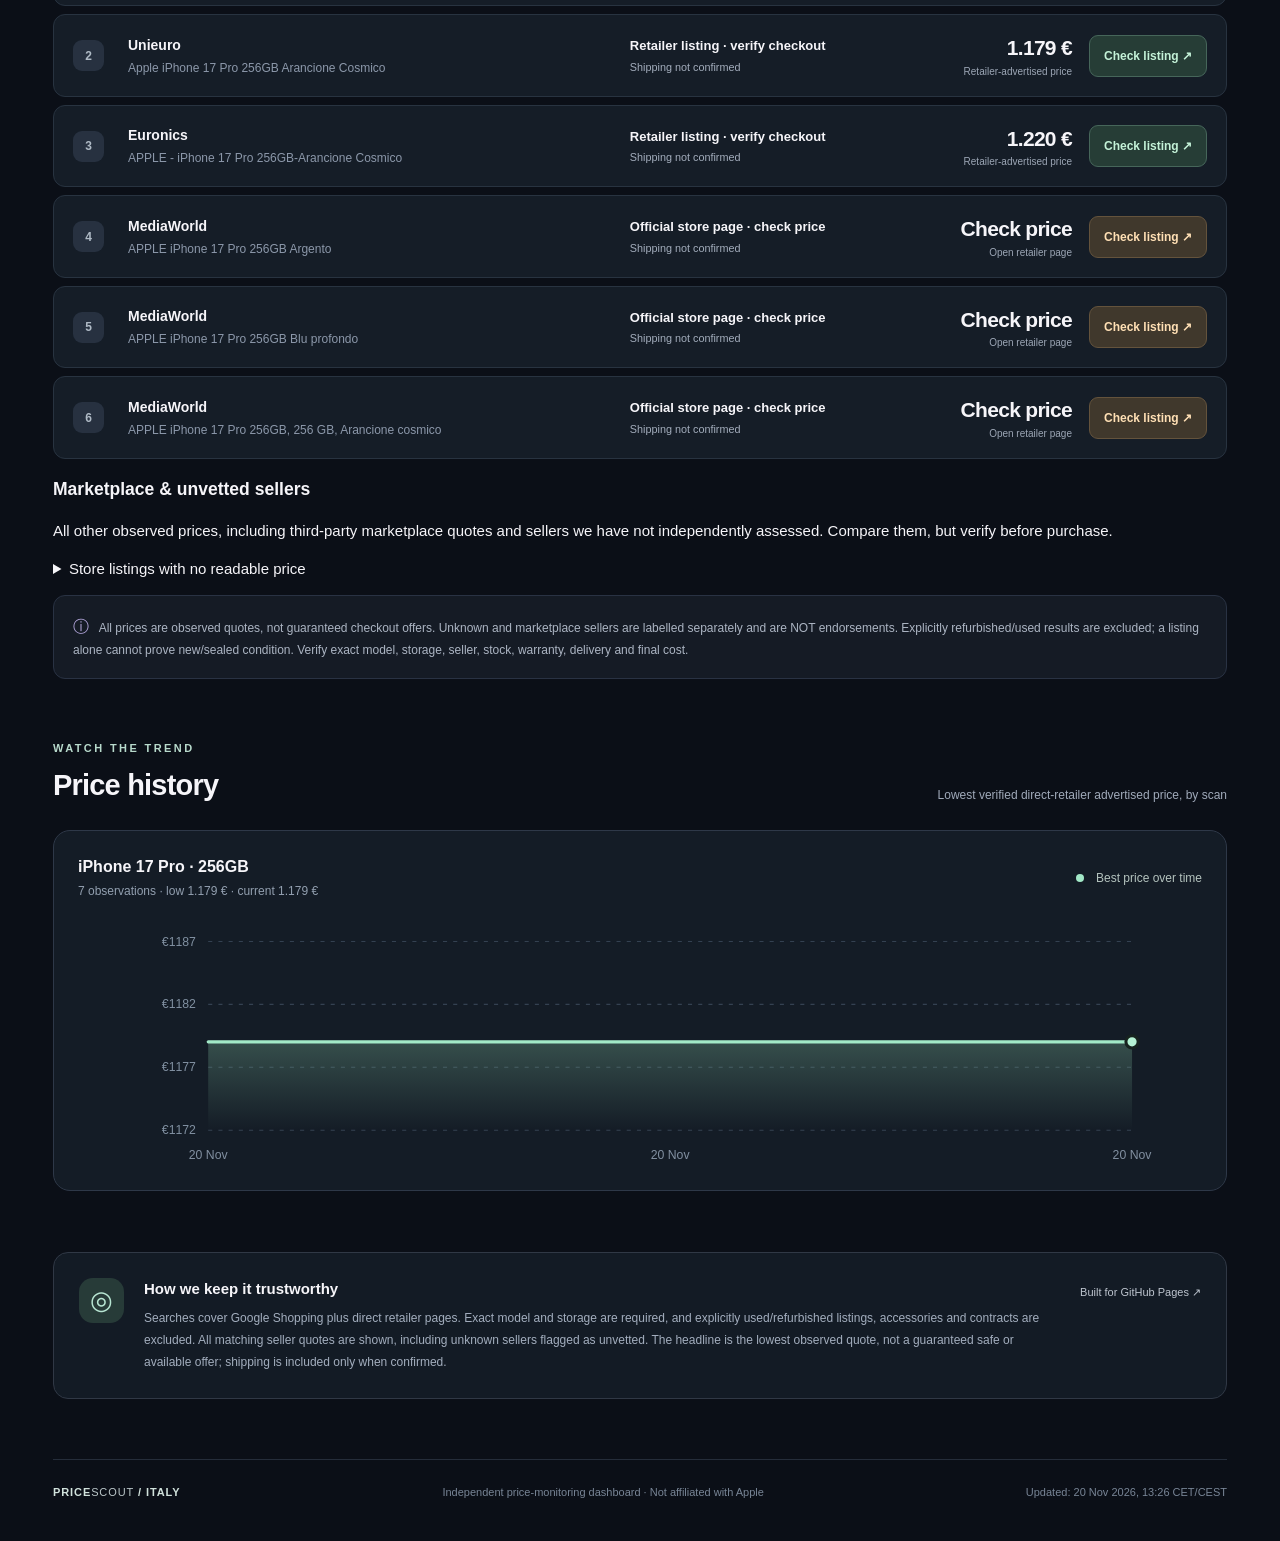
==== commit d67def8d: "Create price-first dashboard with separate recognized and unvetted seller sections" ====
--- a/docs/index.html
+++ b/docs/index.html
@@ -60,14 +60,37 @@
     </section>
 
     <section class="section offers-section" id="offers">
-      <div class="section-heading"><div><div class="overline">DEEPER DIVE</div><h2>Explore the market</h2></div><p id="result-caption">Prices shown before unverified delivery charges</p></div>
+      <div class="section-heading"><div><div class="overline">DEEPER DIVE</div><h2>Explore the market</h2></div><p id="result-caption">All quoted prices, excluding unconfirmed shipping</p></div>
       <div class="filters">
-        <div class="filter-pair"><span class="filter-label">MODEL</span><div class="segmented"><button data-model="pro" class="selected" aria-pressed="true">17 Pro</button><button data-model="max" aria-pressed="false">17 Pro Max</button></div></div>
-        <div class="filter-pair"><label class="filter-label" for="storage">STORAGE</label><select id="storage"><option value="256gb">256 GB</option><option value="512gb">512 GB</option><option value="1tb">1 TB</option><option value="2tb">2 TB</option></select></div>
-        <div class="filter-pair grow"><span class="filter-label">VIEW</span><div class="segmented"><button data-trust="all" class="selected" aria-pressed="true">All listings</button><button data-trust="trusted_retailer" aria-pressed="false">Direct retailers</button><button data-trust="review_seller" aria-pressed="false">Seller to verify</button><button data-trust="unverified_seller" aria-pressed="false">Unvetted stores</button></div></div>
+        <div class="filter-pair"><span class="filter-label">MODEL</span>
+          <div class="segmented">
+            <button data-model="all" class="selected" aria-pressed="true">All models</button>
+            <button data-model="pro" aria-pressed="false">17 Pro</button>
+            <button data-model="max" aria-pressed="false">17 Pro Max</button>
+          </div>
+        </div>
+        <div class="filter-pair"><label class="filter-label" for="storage">STORAGE</label>
+          <select id="storage">
+            <option value="all">All storage sizes</option>
+            <option value="256gb">256 GB</option>
+            <option value="512gb">512 GB</option>
+            <option value="1tb">1 TB</option>
+            <option value="2tb">2 TB</option>
+          </select>
+        </div>
+        <div class="filter-pair grow"><span class="filter-label">SORT ORDER</span><strong class="price-sort-label">Lowest quoted price first</strong></div>
       </div>
-      <div class="offers-meta"><span id="view-summary">No offers yet</span><span id="view-timestamp"></span></div>
-      <div id="offers-list" class="offers-list" aria-live="polite"><div class="empty-state">The monitor has not run yet. Once configured, this page will update every hour.</div></div>
+      <div class="offers-meta"><span id="view-summary">Loading quoted prices…</span><span id="view-timestamp"></span></div>
+      <div class="price-section-head"><h3>Recognized retailer prices <span id="retailer-count"></span></h3>
+        <p>Prices from matching retailer product pages or established retailer storefronts. This is NOT verification of an individual seller.</p></div>
+      <div id="offers-list" class="offers-list" aria-live="polite"><div class="empty-state">Loading retailer prices…</div></div>
+      <div class="price-section-head price-check-head"><h3>Marketplace &amp; unvetted sellers <span id="unvetted-count"></span></h3>
+        <p>All other observed prices, including third-party marketplace quotes and sellers we have not independently assessed. Compare them, but verify before purchase.</p></div>
+      <div id="unvetted-list" class="offers-list" aria-live="polite"></div>
+      <div id="amazon-note" class="market-note"></div>
+      <details class="unpriced-details"><summary id="unpriced-summary">Store listings with no readable price</summary>
+        <div id="unpriced-list" class="offers-list"></div>
+      </details>
       <div id="exclusion-note" class="notice"><span>ⓘ</span> All prices are observed quotes, not guaranteed checkout offers. Unknown and marketplace sellers are labelled separately and are NOT endorsements. Explicitly refurbished/used results are excluded; a listing alone cannot prove new/sealed condition. Verify exact model, storage, seller, stock, warranty, delivery and final cost.</div>
     </section>
 
--- a/docs/style.css
+++ b/docs/style.css
@@ -1 +1 @@
-:root{--bg:#0b0f17;--panel:#121824;--panel2:#171d2a;--stroke:#28303e;--text:#f6f5f9;--muted:#a2a9b7;--soft:#6d788a;--mint:#a8efcd;--lime:#bcf4d7;--accent:#bba7f4;--warm:#ecd4bb;--shadow:0 18px 55px rgba(0,0,0,.22)}*{box-sizing:border-box}html{scroll-behavior:smooth}body{margin:0;background:var(--bg);color:var(--text);font:15px/1.5 Inter,ui-sans-serif,-apple-system,BlinkMacSystemFont,"Segoe UI",sans-serif}button,select{font:inherit}button{cursor:pointer}a{color:inherit;text-decoration:none}.site-shell{max-width:1240px;margin:auto;padding:0 33px}.topbar{height:90px;display:flex;align-items:center;justify-content:space-between;border-bottom:1px solid #242937}.brand{font-weight:850;letter-spacing:1.15px;font-size:17px;display:flex;align-items:center;gap:12px}.brand-mark{display:inline-grid;place-items:center;width:37px;height:37px;border:1px solid #53695b;border-radius:11px;background:linear-gradient(145deg,#274c40,#152c2b);color:#b6f2d2;font-size:30px;line-height:1}.brand-light{font-weight:400;color:#bbc7c9}.top-right{display:flex;gap:22px;align-items:center}.country{font-size:12px;color:#cad0dc}.flag{margin-right:6px}.status-pip{font-size:12px;color:#d6bfa6;border:1px solid #524638;border-radius:90px;padding:7px 13px;background:#2a241f}.status-pip.live{color:#bcf3d5;background:#193128;border-color:#315d4b}.status-pip.error{color:#ffcabd;background:#392424;border-color:#80534e}.hero{min-height:408px;display:flex;justify-content:space-between;position:relative;overflow:hidden;padding:65px 15px 50px 0}.hero-content{position:relative;z-index:2;max-width:700px}.eyebrow,.overline{font-size:11px;font-weight:800;letter-spacing:2.4px;color:#b8dacc}.orb{display:inline-block;width:8px;height:8px;border-radius:50%;margin-right:9px;background:#9ceabe;box-shadow:0 0 13px #88f6b3}.hero h1{font-weight:650;font-size:clamp(40px,5.3vw,69px);line-height:1.12;letter-spacing:-3.9px;margin:26px 0 21px}.hero h1 em{font-style:normal;background:linear-gradient(92deg,#d4e3d7 2%,#c6b3e7 75%);color:transparent;-webkit-background-clip:text;background-clip:text}.hero p{max-width:570px;color:#aeb6c5;line-height:1.7;font-size:15px;margin:0}.hero-pills{margin-top:28px;display:flex;gap:9px;flex-wrap:wrap}.hero-pills span{font-size:12px;background:#1a222a;border:1px solid #344044;border-radius:99px;padding:8px 13px;color:#c3d6cf}.phone-visual{width:330px;position:relative;min-height:270px;flex:0 0 330px}.glow{position:absolute;width:360px;height:340px;top:-25px;right:-30px;border-radius:50%;background:radial-gradient(closest-side,#52706a63,#7770a229 54%,transparent 75%);filter:blur(11px)}.phone-back,.phone-front{position:absolute;width:160px;height:311px;border-radius:29px;border:5px solid #81949b;box-shadow:12px 12px 38px #0009,inset 0 0 0 1px #b8c4c9;background:linear-gradient(120deg,#4b6876,#6b7985 52%,#4c5e69);transform:rotate(-13deg);top:23px;right:107px}.phone-back{z-index:1}.phone-back>span{position:absolute;bottom:14px;right:20px;font-size:9px;letter-spacing:5px;color:#bdc7d1}.apple-glyph{position:absolute;top:49%;left:49%;font-size:27px;opacity:.48}.camera-bump{position:absolute;top:7px;left:8px;width:128px;height:78px;border-radius:21px;background:linear-gradient(100deg,#718891,#4a5b6a);box-shadow:inset 0 1px 5px #c2cdd3}.camera-bump i{position:absolute;width:39px;height:39px;background:radial-gradient(circle at 50% 52%,#10222f 0 26%,#253a4b 28% 52%,#b6c6d1 56% 60%,#263846 65%);border-radius:50%;border:2px solid #a2b3ba}.camera-bump i:nth-child(1){left:7px;top:5px}.camera-bump i:nth-child(2){left:48px;top:5px}.camera-bump i:nth-child(3){left:25px;top:36px}.camera-bump b{position:absolute;right:17px;bottom:10px;width:9px;height:9px;border-radius:50%;background:#a4c8c7}.phone-front{z-index:2;right:17px;top:4px;background:linear-gradient(145deg,#252e4b 2%,#806776 38%,#ba8289 51%,#423b60 74%,#121f36);border-color:#5c6578;transform:rotate(11deg);overflow:hidden}.island{position:absolute;top:12px;width:62px;height:16px;border-radius:12px;background:#080b13;left:43px}.screen-shine{position:absolute;inset:-50px;background:radial-gradient(circle at 60% 35%,#edd3bb85,transparent 39%),linear-gradient(145deg,transparent 45%,#24243d77 50%,transparent 57%)}.screen-text{position:absolute;bottom:68px;left:18px;font-size:68px;letter-spacing:-7px;line-height:.7;font-weight:250;color:#e8dee2a6}.screen-text span{display:block;font-size:14px;letter-spacing:9px;margin:19px 0 0 9px}.summary-bar{background:#171e2b;border:1px solid #2d3543;border-radius:18px;display:flex;align-items:center;gap:25px;padding:22px 25px;margin-bottom:62px}.summary-bar>div:not(.summary-right){flex:1;border-right:1px solid #39404e;min-width:0}.summary-bar>div:nth-child(3){border:0}.summary-label{display:block;color:#929cab;font-size:10px;letter-spacing:1.4px;font-weight:750;margin-bottom:5px}.summary-bar strong{font-size:15px;font-weight:650}.summary-right{display:flex;gap:9px}.share-button,.whatsapp-button{border:1px solid #5c756c;background:#264538;border-radius:10px;color:#c7f1d9;padding:11px 15px;white-space:nowrap;font-size:12px;font-weight:750}.whatsapp-button{background:transparent;border-color:#3e4655;color:#cfd6df}.section{margin-bottom:61px}.section-heading{display:flex;align-items:end;justify-content:space-between;margin-bottom:22px;gap:15px}.section-heading h2{font-size:29px;font-weight:650;letter-spacing:-.8px;margin:8px 0 0}.section-heading>p{margin:0 0 4px;color:#a0aaba;font-size:12px}.model-grid{display:grid;grid-template-columns:1fr 1fr;gap:18px}.model-card{background:linear-gradient(130deg,#1a2430,#141c27 70%);border:1px solid #34404b;padding:29px 29px 22px;border-radius:19px;min-height:305px}.model-card:nth-child(2){background:linear-gradient(130deg,#252438,#191d2b 70%);border-color:#3e394c}.model-top{display:flex;justify-content:space-between;align-items:center;height:43px}.model-icon{font-size:34px;color:#a4e0c9;line-height:1}.model-card:nth-child(2) .model-icon{color:#c9baf0}.model-icon.taller{font-size:38px}.chip{padding:5px 10px;border-radius:40px;color:#b8c8d8;background:#303944;font-size:11px}.model-name{font-size:21px;font-weight:400;letter-spacing:-.3px;margin-top:11px}.model-sub{font-size:13px;color:#a3afbe;margin-top:2px}.price-caption{color:#8b9aa5;letter-spacing:1.25px;font-size:10px;font-weight:800;margin-top:23px}.big-price{font-size:42px;font-weight:720;letter-spacing:-2px;margin-top:0}.merchant-line{font-size:12px;color:#b7c5cb;min-height:23px}.choose-model{margin-top:21px;border:0;background:transparent;color:#c1e9d4;font-weight:700;font-size:13px;padding:0;display:flex;gap:10px;align-items:center}.model-card:nth-child(2) .choose-model{color:#d6c7ff}.filters{display:flex;gap:19px;align-items:end;flex-wrap:wrap;background:#171d2a;border:1px solid #303746;border-radius:15px;padding:19px}.filter-pair{display:flex;flex-direction:column;gap:9px}.filter-pair.grow{margin-left:auto}.filter-label{font-size:10px;color:#9ca9bb;font-weight:800;letter-spacing:1.2px}.segmented{display:flex;background:#0f1520;border-radius:10px;padding:4px;border:1px solid #31394a}.segmented button{background:transparent;color:#b7bdc9;border:0;padding:10px 14px;font-size:12px;border-radius:7px}.segmented button.selected{background:#3b514b;color:#d7fae7;font-weight:800}.segmented button[data-trust="review_seller"].selected{background:#564936;color:#ffe0b0}select{height:44px;color:#e2eaf0;background:#0f1520;border:1px solid #31394a;border-radius:9px;padding:0 29px 0 15px}.offers-meta{margin:18px 2px 10px;display:flex;justify-content:space-between;color:#94a0af;font-size:12px}.offers-list{display:flex;flex-direction:column;gap:8px}.offer-row{display:grid;grid-template-columns:38px minmax(0,1.7fr) minmax(0,1fr) 140px auto;gap:17px;align-items:center;border:1px solid #283340;background:#151d27;padding:17px 19px;border-radius:12px}.offer-index{width:31px;height:31px;border-radius:9px;display:grid;place-items:center;color:#afbac5;background:#273140;font-size:12px;font-weight:700}.offer-index.best{color:#a7f4d2;background:#2c483c}.offer-name{font-weight:680;font-size:14px}.offer-desc{color:#8c98aa;font-size:12px;margin-top:3px;white-space:nowrap;overflow:hidden;text-overflow:ellipsis;max-width:100%}.offer-merchant{font-weight:650;font-size:13px}.offer-merchant small{display:block;font-weight:400;color:#a3adbc;margin-top:3px}.offer-price{font-weight:720;font-size:21px;letter-spacing:-.7px;text-align:right;white-space:nowrap}.offer-price small{display:block;font-size:10px;font-weight:450;letter-spacing:0;color:#9ca6b5}.offer-link{display:block;background:#263d36;border:1px solid #46665a;color:#c4f2d8;text-align:center;border-radius:9px;padding:11px 14px;font-weight:750;font-size:12px;white-space:nowrap}.offer-row.review .offer-link{background:#40382c;border-color:#64533c;color:#ffe0b5}.notice{font-size:12px;color:#acb5c3;line-height:1.7;background:#151b25;border:1px solid #293243;border-radius:12px;padding:17px 19px;margin-top:15px}.notice span{font-size:16px;color:#b6a9df;margin-right:7px}.empty-state,.chart-empty{text-align:center;padding:49px 15px;color:#a2aebb;background:#141c27;border:1px dashed #3c4757;border-radius:12px;font-size:14px}.chart-panel{border:1px solid #2e3848;border-radius:17px;padding:24px;background:#141c26}.chart-header{display:flex;justify-content:space-between;align-items:center;gap:12px;margin-bottom:20px}.chart-name{font-size:16px;font-weight:700}.chart-header span{font-size:12px;color:#929faf}.trend{font-size:12px;color:#b4c3be}.trend-dot{display:inline-block;width:8px;height:8px;background:#a2e8c7;border-radius:50%;margin-right:9px}.chart-content{min-height:230px}.chart-svg{width:100%;height:245px;display:block;overflow:visible}.chart-empty{border:0;background:transparent;min-height:230px;display:grid;place-items:center}.methodology{display:flex;align-items:start;gap:20px;padding:25px;border:1px solid #303845;border-radius:15px;margin-bottom:60px;background:#131b25}.methodology-icon{display:grid;place-items:center;min-width:45px;height:45px;border-radius:14px;background:#273b38;color:#b7e5d2;font-size:26px}.methodology h3{margin:0 0 6px;font-size:15px}.methodology p{color:#a3aebe;font-size:12px;line-height:1.85;margin:0}.methodology a{font-size:11px;white-space:nowrap;color:#bec5cf;margin-top:6px}footer{padding:24px 0 40px;border-top:1px solid #252d3a;display:flex;justify-content:space-between;gap:15px;color:#788596;font-size:11px}footer>span:first-child{font-weight:850;color:#d1e2dc;letter-spacing:.9px}.toast{position:fixed;bottom:24px;left:50%;transform:translateX(-50%) translateY(20px);opacity:0;transition:.2s;padding:12px 20px;background:#d4efdd;color:#14291f;border-radius:12px;z-index:99;font-weight:750;pointer-events:none}.toast.visible{opacity:1;transform:translateX(-50%) translateY(0)}@media(max-width:1050px){.hero-content{max-width:60%}.hero h1{font-size:53px}.summary-bar{flex-wrap:wrap}.summary-right{width:100%}.filter-pair.grow{margin-left:0}.offer-row{grid-template-columns:35px 1.3fr 1fr 120px;gap:12px}.offer-link{grid-column:2/-1;justify-self:end}}@media(max-width:700px){.site-shell{padding:0 17px}.topbar{height:70px}.top-right{gap:9px}.country{display:none}.hero{padding:43px 0 30px;min-height:460px}.hero-content{max-width:100%}.hero h1{font-size:44px;letter-spacing:-2.5px;margin:16px 0}.hero p{font-size:13px;max-width:100%;padding-right:4px}.phone-visual{position:absolute;right:-88px;top:150px;opacity:.18;transform:scale(.72);pointer-events:none}.hero-pills{position:relative;z-index:4;margin-top:25px}.summary-bar{margin-bottom:45px;gap:13px;padding:15px}.summary-bar>div:not(.summary-right){flex:1 1 36%;border:0}.summary-label{font-size:9px}.summary-bar strong{font-size:13px}.summary-right{flex-wrap:wrap}.model-grid{grid-template-columns:1fr}.model-card{min-height:285px}.section{margin-bottom:47px}.section-heading{display:block}.section-heading h2{font-size:25px}.section-heading>p{margin-top:7px}.filters{gap:16px}.filter-pair{width:100%}.segmented{width:100%}.segmented button{flex:1}select{width:100%}.offers-meta{gap:6px;flex-wrap:wrap}.offer-row{display:grid;grid-template-columns:35px 1fr auto;gap:10px;padding:14px}.offer-index{grid-row:1}.offer-name{grid-column:2/4;grid-row:1}.offer-merchant{grid-column:2;grid-row:2}.offer-price{grid-column:3;grid-row:2;font-size:19px}.offer-link{grid-column:1/4;grid-row:3;justify-self:stretch}.chart-header{align-items:start;flex-direction:column}.methodology{flex-wrap:wrap;padding:18px;gap:12px}.methodology>div:nth-child(2){flex:1;min-width:180px}.methodology a{width:100%;margin-left:58px}footer{flex-wrap:wrap}.chart-svg{height:210px}}
+:root{--bg:#0b0f17;--panel:#121824;--panel2:#171d2a;--stroke:#28303e;--text:#f6f5f9;--muted:#a2a9b7;--soft:#6d788a;--mint:#a8efcd;--lime:#bcf4d7;--accent:#bba7f4;--warm:#ecd4bb;--shadow:0 18px 55px rgba(0,0,0,.22)}*{box-sizing:border-box}html{scroll-behavior:smooth}body{margin:0;background:var(--bg);color:var(--text);font:15px/1.5 Inter,ui-sans-serif,-apple-system,BlinkMacSystemFont,"Segoe UI",sans-serif}button,select{font:inherit}button{cursor:pointer}a{color:inherit;text-decoration:none}.site-shell{max-width:1240px;margin:auto;padding:0 33px}.topbar{height:90px;display:flex;align-items:center;justify-content:space-between;border-bottom:1px solid #242937}.brand{font-weight:850;letter-spacing:1.15px;font-size:17px;display:flex;align-items:center;gap:12px}.brand-mark{display:inline-grid;place-items:center;width:37px;height:37px;border:1px solid #53695b;border-radius:11px;background:linear-gradient(145deg,#274c40,#152c2b);color:#b6f2d2;font-size:30px;line-height:1}.brand-light{font-weight:400;color:#bbc7c9}.top-right{display:flex;gap:22px;align-items:center}.country{font-size:12px;color:#cad0dc}.flag{margin-right:6px}.status-pip{font-size:12px;color:#d6bfa6;border:1px solid #524638;border-radius:90px;padding:7px 13px;background:#2a241f}.status-pip.live{color:#bcf3d5;background:#193128;border-color:#315d4b}.status-pip.error{color:#ffcabd;background:#392424;border-color:#80534e}.hero{min-height:408px;display:flex;justify-content:space-between;position:relative;overflow:hidden;padding:65px 15px 50px 0}.hero-content{position:relative;z-index:2;max-width:700px}.eyebrow,.overline{font-size:11px;font-weight:800;letter-spacing:2.4px;color:#b8dacc}.orb{display:inline-block;width:8px;height:8px;border-radius:50%;margin-right:9px;background:#9ceabe;box-shadow:0 0 13px #88f6b3}.hero h1{font-weight:650;font-size:clamp(40px,5.3vw,69px);line-height:1.12;letter-spacing:-3.9px;margin:26px 0 21px}.hero h1 em{font-style:normal;background:linear-gradient(92deg,#d4e3d7 2%,#c6b3e7 75%);color:transparent;-webkit-background-clip:text;background-clip:text}.hero p{max-width:570px;color:#aeb6c5;line-height:1.7;font-size:15px;margin:0}.hero-pills{margin-top:28px;display:flex;gap:9px;flex-wrap:wrap}.hero-pills span{font-size:12px;background:#1a222a;border:1px solid #344044;border-radius:99px;padding:8px 13px;color:#c3d6cf}.phone-visual{width:330px;position:relative;min-height:270px;flex:0 0 330px}.glow{position:absolute;width:360px;height:340px;top:-25px;right:-30px;border-radius:50%;background:radial-gradient(closest-side,#52706a63,#7770a229 54%,transparent 75%);filter:blur(11px)}.phone-back,.phone-front{position:absolute;width:160px;height:311px;border-radius:29px;border:5px solid #81949b;box-shadow:12px 12px 38px #0009,inset 0 0 0 1px #b8c4c9;background:linear-gradient(120deg,#4b6876,#6b7985 52%,#4c5e69);transform:rotate(-13deg);top:23px;right:107px}.phone-back{z-index:1}.phone-back>span{position:absolute;bottom:14px;right:20px;font-size:9px;letter-spacing:5px;color:#bdc7d1}.apple-glyph{position:absolute;top:49%;left:49%;font-size:27px;opacity:.48}.camera-bump{position:absolute;top:7px;left:8px;width:128px;height:78px;border-radius:21px;background:linear-gradient(100deg,#718891,#4a5b6a);box-shadow:inset 0 1px 5px #c2cdd3}.camera-bump i{position:absolute;width:39px;height:39px;background:radial-gradient(circle at 50% 52%,#10222f 0 26%,#253a4b 28% 52%,#b6c6d1 56% 60%,#263846 65%);border-radius:50%;border:2px solid #a2b3ba}.camera-bump i:nth-child(1){left:7px;top:5px}.camera-bump i:nth-child(2){left:48px;top:5px}.camera-bump i:nth-child(3){left:25px;top:36px}.camera-bump b{position:absolute;right:17px;bottom:10px;width:9px;height:9px;border-radius:50%;background:#a4c8c7}.phone-front{z-index:2;right:17px;top:4px;background:linear-gradient(145deg,#252e4b 2%,#806776 38%,#ba8289 51%,#423b60 74%,#121f36);border-color:#5c6578;transform:rotate(11deg);overflow:hidden}.island{position:absolute;top:12px;width:62px;height:16px;border-radius:12px;background:#080b13;left:43px}.screen-shine{position:absolute;inset:-50px;background:radial-gradient(circle at 60% 35%,#edd3bb85,transparent 39%),linear-gradient(145deg,transparent 45%,#24243d77 50%,transparent 57%)}.screen-text{position:absolute;bottom:68px;left:18px;font-size:68px;letter-spacing:-7px;line-height:.7;font-weight:250;color:#e8dee2a6}.screen-text span{display:block;font-size:14px;letter-spacing:9px;margin:19px 0 0 9px}.summary-bar{background:#171e2b;border:1px solid #2d3543;border-radius:18px;display:flex;align-items:center;gap:25px;padding:22px 25px;margin-bottom:62px}.summary-bar>div:not(.summary-right){flex:1;border-right:1px solid #39404e;min-width:0}.summary-bar>div:nth-child(3){border:0}.summary-label{display:block;color:#929cab;font-size:10px;letter-spacing:1.4px;font-weight:750;margin-bottom:5px}.summary-bar strong{font-size:15px;font-weight:650}.summary-right{display:flex;gap:9px}.share-button,.whatsapp-button{border:1px solid #5c756c;background:#264538;border-radius:10px;color:#c7f1d9;padding:11px 15px;white-space:nowrap;font-size:12px;font-weight:750}.whatsapp-button{background:transparent;border-color:#3e4655;color:#cfd6df}.section{margin-bottom:61px}.section-heading{display:flex;align-items:end;justify-content:space-between;margin-bottom:22px;gap:15px}.section-heading h2{font-size:29px;font-weight:650;letter-spacing:-.8px;margin:8px 0 0}.section-heading>p{margin:0 0 4px;color:#a0aaba;font-size:12px}.model-grid{display:grid;grid-template-columns:1fr 1fr;gap:18px}.model-card{background:linear-gradient(130deg,#1a2430,#141c27 70%);border:1px solid #34404b;padding:29px 29px 22px;border-radius:19px;min-height:305px}.model-card:nth-child(2){background:linear-gradient(130deg,#252438,#191d2b 70%);border-color:#3e394c}.model-top{display:flex;justify-content:space-between;align-items:center;height:43px}.model-icon{font-size:34px;color:#a4e0c9;line-height:1}.model-card:nth-child(2) .model-icon{color:#c9baf0}.model-icon.taller{font-size:38px}.chip{padding:5px 10px;border-radius:40px;color:#b8c8d8;background:#303944;font-size:11px}.model-name{font-size:21px;font-weight:400;letter-spacing:-.3px;margin-top:11px}.model-sub{font-size:13px;color:#a3afbe;margin-top:2px}.price-caption{color:#8b9aa5;letter-spacing:1.25px;font-size:10px;font-weight:800;margin-top:23px}.big-price{font-size:42px;font-weight:720;letter-spacing:-2px;margin-top:0}.merchant-line{font-size:12px;color:#b7c5cb;min-height:23px}.choose-model{margin-top:21px;border:0;background:transparent;color:#c1e9d4;font-weight:700;font-size:13px;padding:0;display:flex;gap:10px;align-items:center}.model-card:nth-child(2) .choose-model{color:#d6c7ff}.filters{display:flex;gap:19px;align-items:end;flex-wrap:wrap;background:#171d2a;border:1px solid #303746;border-radius:15px;padding:19px}.filter-pair{display:flex;flex-direction:column;gap:9px}.filter-pair.grow{margin-left:auto}.filter-label{font-size:10px;color:#9ca9bb;font-weight:800;letter-spacing:1.2px}.segmented{display:flex;flex-wrap:wrap;background:#0f1520;border-radius:10px;padding:4px;border:1px solid #31394a}.segmented button{background:transparent;color:#b7bdc9;border:0;padding:10px 14px;font-size:12px;border-radius:7px}.segmented button.selected{background:#3b514b;color:#d7fae7;font-weight:800}.segmented button[data-trust="review_seller"].selected{background:#564936;color:#ffe0b0}select{height:44px;color:#e2eaf0;background:#0f1520;border:1px solid #31394a;border-radius:9px;padding:0 29px 0 15px}.offers-meta{margin:18px 2px 10px;display:flex;justify-content:space-between;color:#94a0af;font-size:12px}.offers-list{display:flex;flex-direction:column;gap:8px}.offer-row{display:grid;grid-template-columns:38px minmax(0,1.7fr) minmax(0,1fr) 140px auto;gap:17px;align-items:center;border:1px solid #283340;background:#151d27;padding:17px 19px;border-radius:12px}.offer-index{width:31px;height:31px;border-radius:9px;display:grid;place-items:center;color:#afbac5;background:#273140;font-size:12px;font-weight:700}.offer-index.best{color:#a7f4d2;background:#2c483c}.offer-name{font-weight:680;font-size:14px}.offer-desc{color:#8c98aa;font-size:12px;margin-top:3px;white-space:nowrap;overflow:hidden;text-overflow:ellipsis;max-width:100%}.offer-merchant{font-weight:650;font-size:13px}.offer-merchant small{display:block;font-weight:400;color:#a3adbc;margin-top:3px}.offer-price{font-weight:720;font-size:21px;letter-spacing:-.7px;text-align:right;white-space:nowrap}.offer-price small{display:block;font-size:10px;font-weight:450;letter-spacing:0;color:#9ca6b5}.offer-link{display:block;background:#263d36;border:1px solid #46665a;color:#c4f2d8;text-align:center;border-radius:9px;padding:11px 14px;font-weight:750;font-size:12px;white-space:nowrap}.offer-row.review .offer-link{background:#40382c;border-color:#64533c;color:#ffe0b5}.notice{font-size:12px;color:#acb5c3;line-height:1.7;background:#151b25;border:1px solid #293243;border-radius:12px;padding:17px 19px;margin-top:15px}.notice span{font-size:16px;color:#b6a9df;margin-right:7px}.empty-state,.chart-empty{text-align:center;padding:49px 15px;color:#a2aebb;background:#141c27;border:1px dashed #3c4757;border-radius:12px;font-size:14px}.chart-panel{border:1px solid #2e3848;border-radius:17px;padding:24px;background:#141c26}.chart-header{display:flex;justify-content:space-between;align-items:center;gap:12px;margin-bottom:20px}.chart-name{font-size:16px;font-weight:700}.chart-header span{font-size:12px;color:#929faf}.trend{font-size:12px;color:#b4c3be}.trend-dot{display:inline-block;width:8px;height:8px;background:#a2e8c7;border-radius:50%;margin-right:9px}.chart-content{min-height:230px}.chart-svg{width:100%;height:245px;display:block;overflow:visible}.chart-empty{border:0;background:transparent;min-height:230px;display:grid;place-items:center}.methodology{display:flex;align-items:start;gap:20px;padding:25px;border:1px solid #303845;border-radius:15px;margin-bottom:60px;background:#131b25}.methodology-icon{display:grid;place-items:center;min-width:45px;height:45px;border-radius:14px;background:#273b38;color:#b7e5d2;font-size:26px}.methodology h3{margin:0 0 6px;font-size:15px}.methodology p{color:#a3aebe;font-size:12px;line-height:1.85;margin:0}.methodology a{font-size:11px;white-space:nowrap;color:#bec5cf;margin-top:6px}footer{padding:24px 0 40px;border-top:1px solid #252d3a;display:flex;justify-content:space-between;gap:15px;color:#788596;font-size:11px}footer>span:first-child{font-weight:850;color:#d1e2dc;letter-spacing:.9px}.toast{position:fixed;bottom:24px;left:50%;transform:translateX(-50%) translateY(20px);opacity:0;transition:.2s;padding:12px 20px;background:#d4efdd;color:#14291f;border-radius:12px;z-index:99;font-weight:750;pointer-events:none}.toast.visible{opacity:1;transform:translateX(-50%) translateY(0)}@media(max-width:1050px){.hero-content{max-width:60%}.hero h1{font-size:53px}.summary-bar{flex-wrap:wrap}.summary-right{width:100%}.filter-pair.grow{margin-left:0}.offer-row{grid-template-columns:35px 1.3fr 1fr 120px;gap:12px}.offer-link{grid-column:2/-1;justify-self:end}}@media(max-width:700px){.site-shell{padding:0 17px}.topbar{height:70px}.top-right{gap:9px}.country{display:none}.hero{padding:43px 0 30px;min-height:460px}.hero-content{max-width:100%}.hero h1{font-size:44px;letter-spacing:-2.5px;margin:16px 0}.hero p{font-size:13px;max-width:100%;padding-right:4px}.phone-visual{position:absolute;right:-88px;top:150px;opacity:.18;transform:scale(.72);pointer-events:none}.hero-pills{position:relative;z-index:4;margin-top:25px}.summary-bar{margin-bottom:45px;gap:13px;padding:15px}.summary-bar>div:not(.summary-right){flex:1 1 36%;border:0}.summary-label{font-size:9px}.summary-bar strong{font-size:13px}.summary-right{flex-wrap:wrap}.model-grid{grid-template-columns:1fr}.model-card{min-height:285px}.section{margin-bottom:47px}.section-heading{display:block}.section-heading h2{font-size:25px}.section-heading>p{margin-top:7px}.filters{gap:16px}.filter-pair{width:100%}.segmented{width:100%}.segmented button{flex:1}select{width:100%}.offers-meta{gap:6px;flex-wrap:wrap}.offer-row{display:grid;grid-template-columns:35px 1fr auto;gap:10px;padding:14px}.offer-index{grid-row:1}.offer-name{grid-column:2/4;grid-row:1}.offer-merchant{grid-column:2;grid-row:2}.offer-price{grid-column:3;grid-row:2;font-size:19px}.offer-link{grid-column:1/4;grid-row:3;justify-self:stretch}.chart-header{align-items:start;flex-direction:column}.methodology{flex-wrap:wrap;padding:18px;gap:12px}.methodology>div:nth-child(2){flex:1;min-width:180px}.methodology a{width:100%;margin-left:58px}footer{flex-wrap:wrap}.chart-svg{height:210px}}
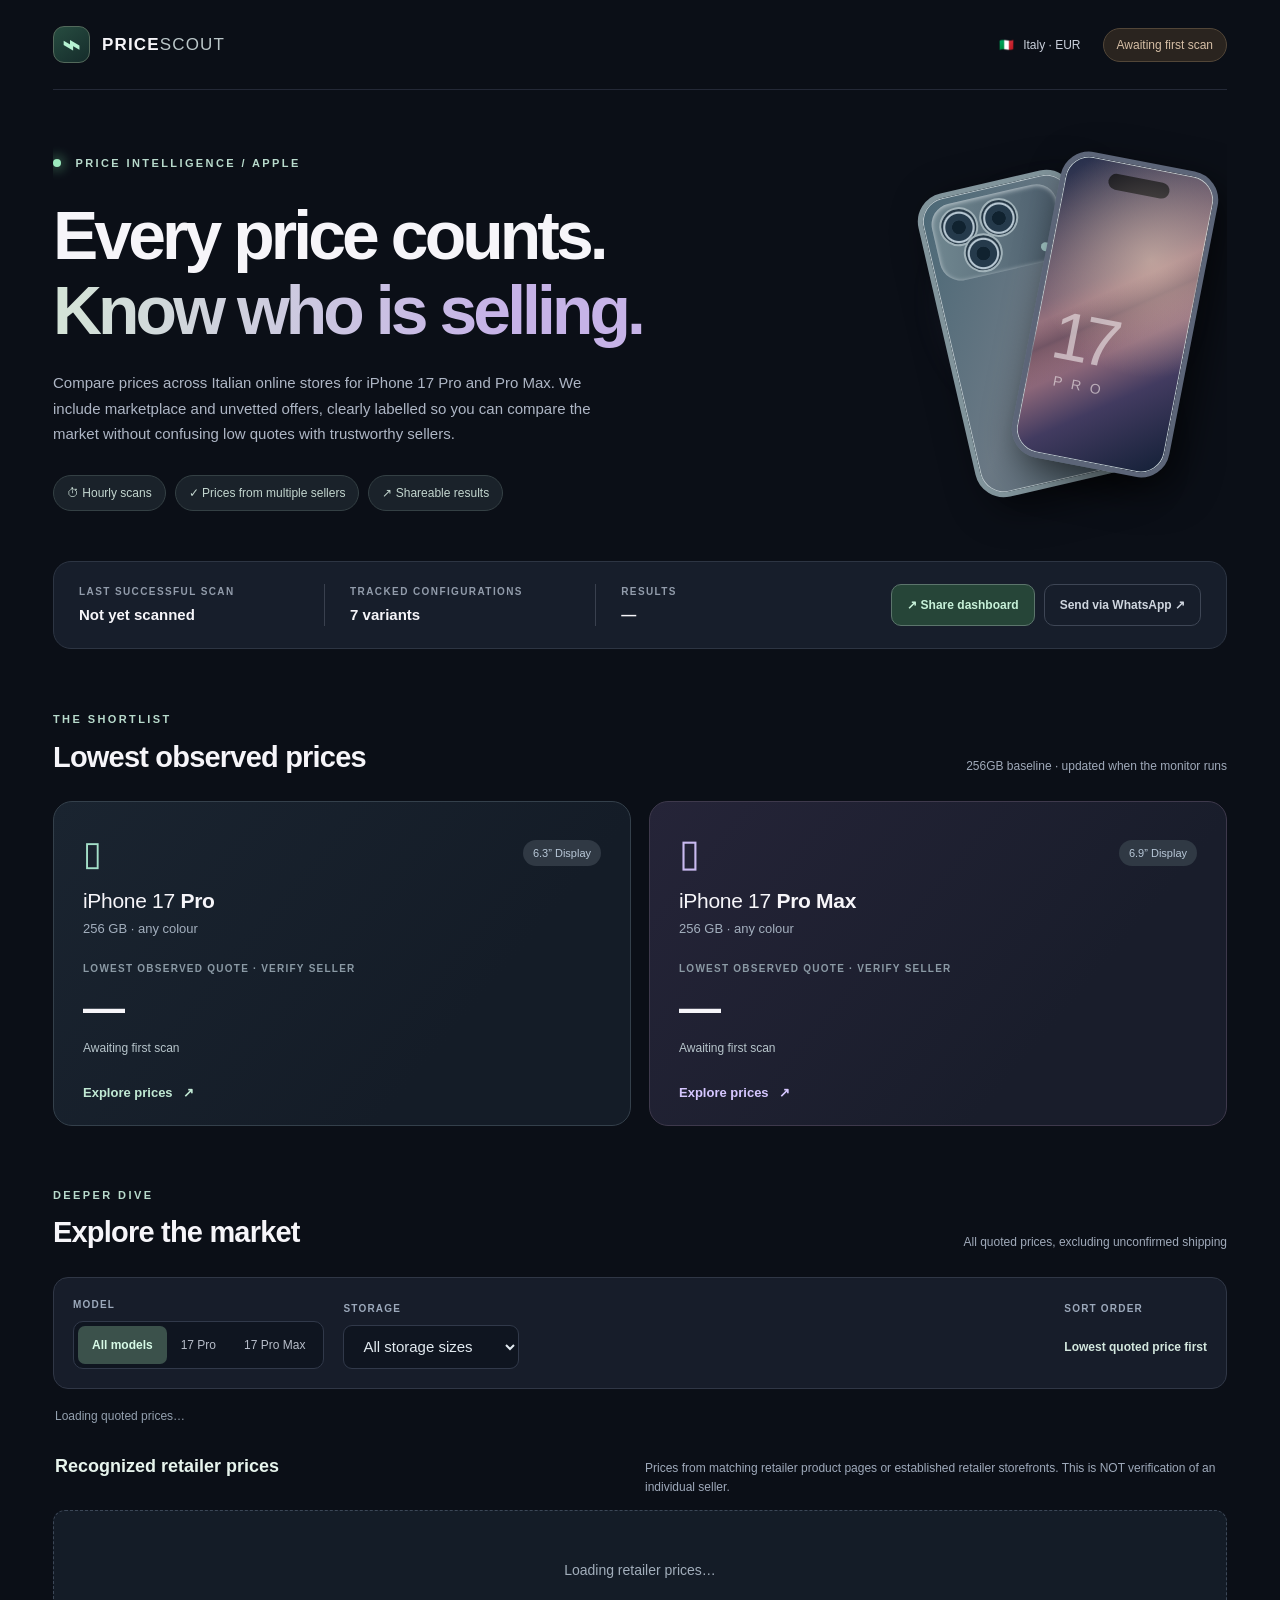
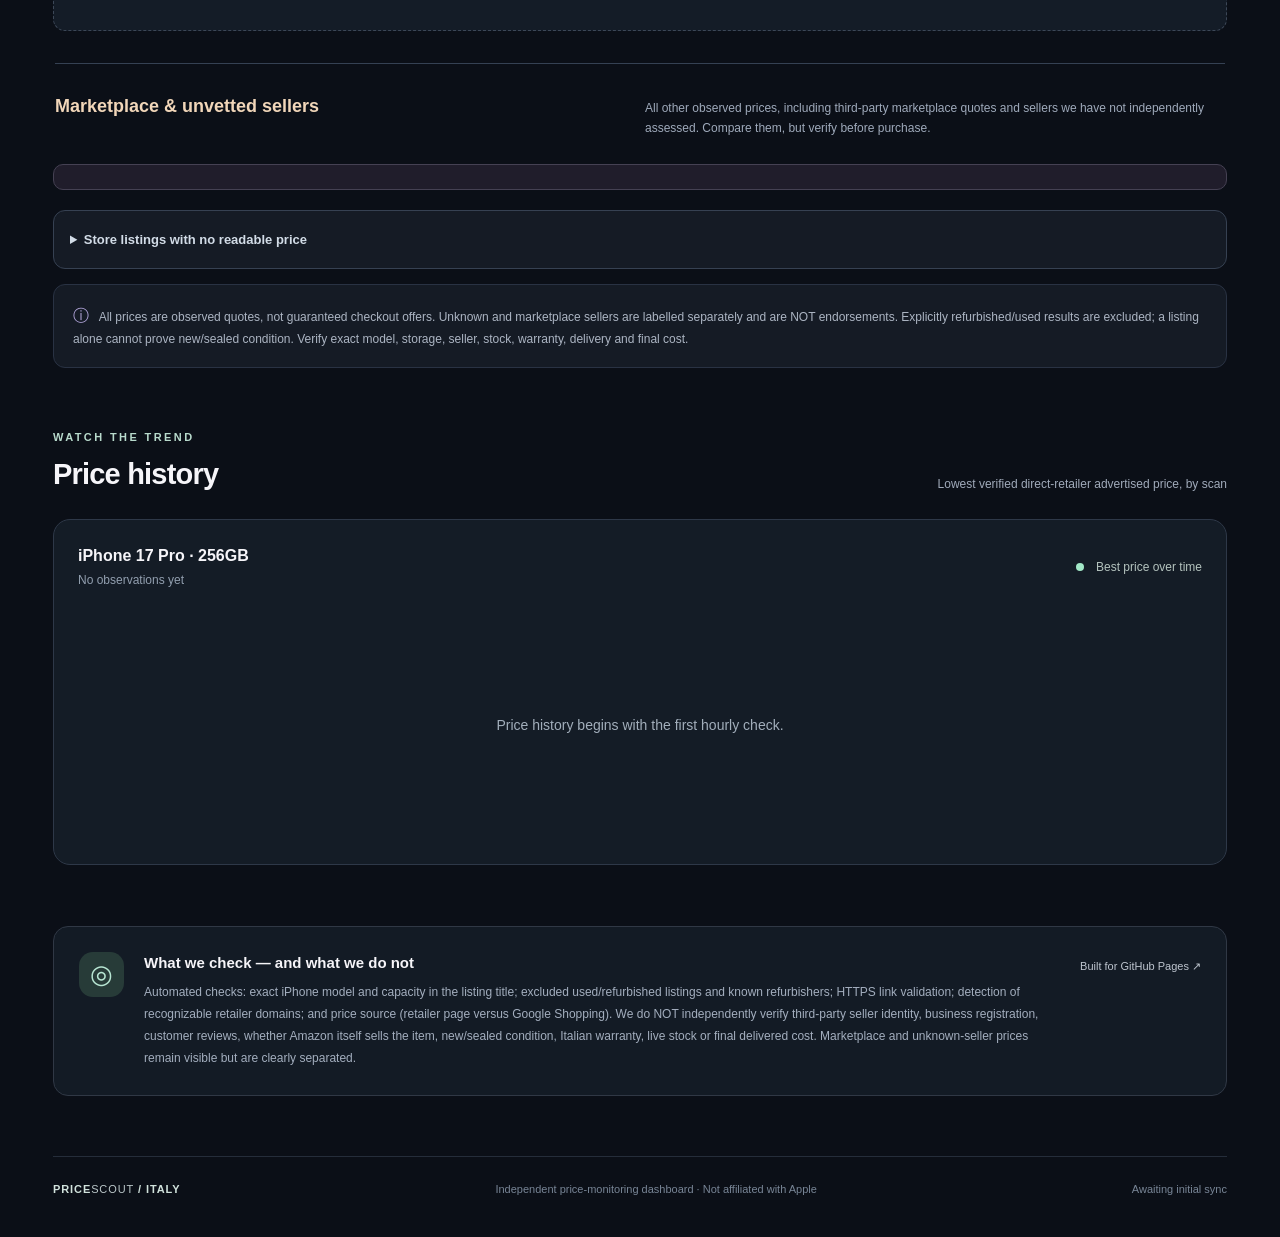
==== commit 38f9b711: "Document exactly which seller and offer checks are automated, without suggesting full verification" ====
--- a/docs/index.html
+++ b/docs/index.html
@@ -99,7 +99,7 @@
       <div class="chart-panel"><div class="chart-header"><div><div class="chart-name" id="chart-name">iPhone 17 Pro · 256GB</div><span id="chart-detail">No observations yet</span></div><div class="trend"><span class="trend-dot"></span> Best price over time</div></div><div id="chart" class="chart-content"><div class="chart-empty">Price history begins with the first hourly check.</div></div></div>
     </section>
 
-    <section class="methodology"><div class="methodology-icon">◎</div><div><h3>How we keep it trustworthy</h3><p>Searches cover Google Shopping plus direct retailer pages. Exact model and storage are required, and explicitly used/refurbished listings, accessories and contracts are excluded. All matching seller quotes are shown, including unknown sellers flagged as unvetted. The headline is the lowest observed quote, not a guaranteed safe or available offer; shipping is included only when confirmed.</p></div><a href="https://github.com/" target="_blank" rel="noreferrer">Built for GitHub Pages ↗</a></section>
+    <section class="methodology"><div class="methodology-icon">◎</div><div><h3>What we check — and what we do not</h3><p>Automated checks: exact iPhone model and capacity in the listing title; excluded used/refurbished listings and known refurbishers; HTTPS link validation; detection of recognizable retailer domains; and price source (retailer page versus Google Shopping). We do NOT independently verify third-party seller identity, business registration, customer reviews, whether Amazon itself sells the item, new/sealed condition, Italian warranty, live stock or final delivered cost. Marketplace and unknown-seller prices remain visible but are clearly separated.</p></div><a href="https://github.com/" target="_blank" rel="noreferrer">Built for GitHub Pages ↗</a></section>
   </main>
   <footer><span>PRICE<span class="brand-light">SCOUT</span> / ITALY</span><span>Independent price-monitoring dashboard · Not affiliated with Apple</span><span id="footer-updated">Awaiting initial sync</span></footer>
 </div>
--- a/docs/style.css
+++ b/docs/style.css
@@ -1 +1,25 @@
 :root{--bg:#0b0f17;--panel:#121824;--panel2:#171d2a;--stroke:#28303e;--text:#f6f5f9;--muted:#a2a9b7;--soft:#6d788a;--mint:#a8efcd;--lime:#bcf4d7;--accent:#bba7f4;--warm:#ecd4bb;--shadow:0 18px 55px rgba(0,0,0,.22)}*{box-sizing:border-box}html{scroll-behavior:smooth}body{margin:0;background:var(--bg);color:var(--text);font:15px/1.5 Inter,ui-sans-serif,-apple-system,BlinkMacSystemFont,"Segoe UI",sans-serif}button,select{font:inherit}button{cursor:pointer}a{color:inherit;text-decoration:none}.site-shell{max-width:1240px;margin:auto;padding:0 33px}.topbar{height:90px;display:flex;align-items:center;justify-content:space-between;border-bottom:1px solid #242937}.brand{font-weight:850;letter-spacing:1.15px;font-size:17px;display:flex;align-items:center;gap:12px}.brand-mark{display:inline-grid;place-items:center;width:37px;height:37px;border:1px solid #53695b;border-radius:11px;background:linear-gradient(145deg,#274c40,#152c2b);color:#b6f2d2;font-size:30px;line-height:1}.brand-light{font-weight:400;color:#bbc7c9}.top-right{display:flex;gap:22px;align-items:center}.country{font-size:12px;color:#cad0dc}.flag{margin-right:6px}.status-pip{font-size:12px;color:#d6bfa6;border:1px solid #524638;border-radius:90px;padding:7px 13px;background:#2a241f}.status-pip.live{color:#bcf3d5;background:#193128;border-color:#315d4b}.status-pip.error{color:#ffcabd;background:#392424;border-color:#80534e}.hero{min-height:408px;display:flex;justify-content:space-between;position:relative;overflow:hidden;padding:65px 15px 50px 0}.hero-content{position:relative;z-index:2;max-width:700px}.eyebrow,.overline{font-size:11px;font-weight:800;letter-spacing:2.4px;color:#b8dacc}.orb{display:inline-block;width:8px;height:8px;border-radius:50%;margin-right:9px;background:#9ceabe;box-shadow:0 0 13px #88f6b3}.hero h1{font-weight:650;font-size:clamp(40px,5.3vw,69px);line-height:1.12;letter-spacing:-3.9px;margin:26px 0 21px}.hero h1 em{font-style:normal;background:linear-gradient(92deg,#d4e3d7 2%,#c6b3e7 75%);color:transparent;-webkit-background-clip:text;background-clip:text}.hero p{max-width:570px;color:#aeb6c5;line-height:1.7;font-size:15px;margin:0}.hero-pills{margin-top:28px;display:flex;gap:9px;flex-wrap:wrap}.hero-pills span{font-size:12px;background:#1a222a;border:1px solid #344044;border-radius:99px;padding:8px 13px;color:#c3d6cf}.phone-visual{width:330px;position:relative;min-height:270px;flex:0 0 330px}.glow{position:absolute;width:360px;height:340px;top:-25px;right:-30px;border-radius:50%;background:radial-gradient(closest-side,#52706a63,#7770a229 54%,transparent 75%);filter:blur(11px)}.phone-back,.phone-front{position:absolute;width:160px;height:311px;border-radius:29px;border:5px solid #81949b;box-shadow:12px 12px 38px #0009,inset 0 0 0 1px #b8c4c9;background:linear-gradient(120deg,#4b6876,#6b7985 52%,#4c5e69);transform:rotate(-13deg);top:23px;right:107px}.phone-back{z-index:1}.phone-back>span{position:absolute;bottom:14px;right:20px;font-size:9px;letter-spacing:5px;color:#bdc7d1}.apple-glyph{position:absolute;top:49%;left:49%;font-size:27px;opacity:.48}.camera-bump{position:absolute;top:7px;left:8px;width:128px;height:78px;border-radius:21px;background:linear-gradient(100deg,#718891,#4a5b6a);box-shadow:inset 0 1px 5px #c2cdd3}.camera-bump i{position:absolute;width:39px;height:39px;background:radial-gradient(circle at 50% 52%,#10222f 0 26%,#253a4b 28% 52%,#b6c6d1 56% 60%,#263846 65%);border-radius:50%;border:2px solid #a2b3ba}.camera-bump i:nth-child(1){left:7px;top:5px}.camera-bump i:nth-child(2){left:48px;top:5px}.camera-bump i:nth-child(3){left:25px;top:36px}.camera-bump b{position:absolute;right:17px;bottom:10px;width:9px;height:9px;border-radius:50%;background:#a4c8c7}.phone-front{z-index:2;right:17px;top:4px;background:linear-gradient(145deg,#252e4b 2%,#806776 38%,#ba8289 51%,#423b60 74%,#121f36);border-color:#5c6578;transform:rotate(11deg);overflow:hidden}.island{position:absolute;top:12px;width:62px;height:16px;border-radius:12px;background:#080b13;left:43px}.screen-shine{position:absolute;inset:-50px;background:radial-gradient(circle at 60% 35%,#edd3bb85,transparent 39%),linear-gradient(145deg,transparent 45%,#24243d77 50%,transparent 57%)}.screen-text{position:absolute;bottom:68px;left:18px;font-size:68px;letter-spacing:-7px;line-height:.7;font-weight:250;color:#e8dee2a6}.screen-text span{display:block;font-size:14px;letter-spacing:9px;margin:19px 0 0 9px}.summary-bar{background:#171e2b;border:1px solid #2d3543;border-radius:18px;display:flex;align-items:center;gap:25px;padding:22px 25px;margin-bottom:62px}.summary-bar>div:not(.summary-right){flex:1;border-right:1px solid #39404e;min-width:0}.summary-bar>div:nth-child(3){border:0}.summary-label{display:block;color:#929cab;font-size:10px;letter-spacing:1.4px;font-weight:750;margin-bottom:5px}.summary-bar strong{font-size:15px;font-weight:650}.summary-right{display:flex;gap:9px}.share-button,.whatsapp-button{border:1px solid #5c756c;background:#264538;border-radius:10px;color:#c7f1d9;padding:11px 15px;white-space:nowrap;font-size:12px;font-weight:750}.whatsapp-button{background:transparent;border-color:#3e4655;color:#cfd6df}.section{margin-bottom:61px}.section-heading{display:flex;align-items:end;justify-content:space-between;margin-bottom:22px;gap:15px}.section-heading h2{font-size:29px;font-weight:650;letter-spacing:-.8px;margin:8px 0 0}.section-heading>p{margin:0 0 4px;color:#a0aaba;font-size:12px}.model-grid{display:grid;grid-template-columns:1fr 1fr;gap:18px}.model-card{background:linear-gradient(130deg,#1a2430,#141c27 70%);border:1px solid #34404b;padding:29px 29px 22px;border-radius:19px;min-height:305px}.model-card:nth-child(2){background:linear-gradient(130deg,#252438,#191d2b 70%);border-color:#3e394c}.model-top{display:flex;justify-content:space-between;align-items:center;height:43px}.model-icon{font-size:34px;color:#a4e0c9;line-height:1}.model-card:nth-child(2) .model-icon{color:#c9baf0}.model-icon.taller{font-size:38px}.chip{padding:5px 10px;border-radius:40px;color:#b8c8d8;background:#303944;font-size:11px}.model-name{font-size:21px;font-weight:400;letter-spacing:-.3px;margin-top:11px}.model-sub{font-size:13px;color:#a3afbe;margin-top:2px}.price-caption{color:#8b9aa5;letter-spacing:1.25px;font-size:10px;font-weight:800;margin-top:23px}.big-price{font-size:42px;font-weight:720;letter-spacing:-2px;margin-top:0}.merchant-line{font-size:12px;color:#b7c5cb;min-height:23px}.choose-model{margin-top:21px;border:0;background:transparent;color:#c1e9d4;font-weight:700;font-size:13px;padding:0;display:flex;gap:10px;align-items:center}.model-card:nth-child(2) .choose-model{color:#d6c7ff}.filters{display:flex;gap:19px;align-items:end;flex-wrap:wrap;background:#171d2a;border:1px solid #303746;border-radius:15px;padding:19px}.filter-pair{display:flex;flex-direction:column;gap:9px}.filter-pair.grow{margin-left:auto}.filter-label{font-size:10px;color:#9ca9bb;font-weight:800;letter-spacing:1.2px}.segmented{display:flex;flex-wrap:wrap;background:#0f1520;border-radius:10px;padding:4px;border:1px solid #31394a}.segmented button{background:transparent;color:#b7bdc9;border:0;padding:10px 14px;font-size:12px;border-radius:7px}.segmented button.selected{background:#3b514b;color:#d7fae7;font-weight:800}.segmented button[data-trust="review_seller"].selected{background:#564936;color:#ffe0b0}select{height:44px;color:#e2eaf0;background:#0f1520;border:1px solid #31394a;border-radius:9px;padding:0 29px 0 15px}.offers-meta{margin:18px 2px 10px;display:flex;justify-content:space-between;color:#94a0af;font-size:12px}.offers-list{display:flex;flex-direction:column;gap:8px}.offer-row{display:grid;grid-template-columns:38px minmax(0,1.7fr) minmax(0,1fr) 140px auto;gap:17px;align-items:center;border:1px solid #283340;background:#151d27;padding:17px 19px;border-radius:12px}.offer-index{width:31px;height:31px;border-radius:9px;display:grid;place-items:center;color:#afbac5;background:#273140;font-size:12px;font-weight:700}.offer-index.best{color:#a7f4d2;background:#2c483c}.offer-name{font-weight:680;font-size:14px}.offer-desc{color:#8c98aa;font-size:12px;margin-top:3px;white-space:nowrap;overflow:hidden;text-overflow:ellipsis;max-width:100%}.offer-merchant{font-weight:650;font-size:13px}.offer-merchant small{display:block;font-weight:400;color:#a3adbc;margin-top:3px}.offer-price{font-weight:720;font-size:21px;letter-spacing:-.7px;text-align:right;white-space:nowrap}.offer-price small{display:block;font-size:10px;font-weight:450;letter-spacing:0;color:#9ca6b5}.offer-link{display:block;background:#263d36;border:1px solid #46665a;color:#c4f2d8;text-align:center;border-radius:9px;padding:11px 14px;font-weight:750;font-size:12px;white-space:nowrap}.offer-row.review .offer-link{background:#40382c;border-color:#64533c;color:#ffe0b5}.notice{font-size:12px;color:#acb5c3;line-height:1.7;background:#151b25;border:1px solid #293243;border-radius:12px;padding:17px 19px;margin-top:15px}.notice span{font-size:16px;color:#b6a9df;margin-right:7px}.empty-state,.chart-empty{text-align:center;padding:49px 15px;color:#a2aebb;background:#141c27;border:1px dashed #3c4757;border-radius:12px;font-size:14px}.chart-panel{border:1px solid #2e3848;border-radius:17px;padding:24px;background:#141c26}.chart-header{display:flex;justify-content:space-between;align-items:center;gap:12px;margin-bottom:20px}.chart-name{font-size:16px;font-weight:700}.chart-header span{font-size:12px;color:#929faf}.trend{font-size:12px;color:#b4c3be}.trend-dot{display:inline-block;width:8px;height:8px;background:#a2e8c7;border-radius:50%;margin-right:9px}.chart-content{min-height:230px}.chart-svg{width:100%;height:245px;display:block;overflow:visible}.chart-empty{border:0;background:transparent;min-height:230px;display:grid;place-items:center}.methodology{display:flex;align-items:start;gap:20px;padding:25px;border:1px solid #303845;border-radius:15px;margin-bottom:60px;background:#131b25}.methodology-icon{display:grid;place-items:center;min-width:45px;height:45px;border-radius:14px;background:#273b38;color:#b7e5d2;font-size:26px}.methodology h3{margin:0 0 6px;font-size:15px}.methodology p{color:#a3aebe;font-size:12px;line-height:1.85;margin:0}.methodology a{font-size:11px;white-space:nowrap;color:#bec5cf;margin-top:6px}footer{padding:24px 0 40px;border-top:1px solid #252d3a;display:flex;justify-content:space-between;gap:15px;color:#788596;font-size:11px}footer>span:first-child{font-weight:850;color:#d1e2dc;letter-spacing:.9px}.toast{position:fixed;bottom:24px;left:50%;transform:translateX(-50%) translateY(20px);opacity:0;transition:.2s;padding:12px 20px;background:#d4efdd;color:#14291f;border-radius:12px;z-index:99;font-weight:750;pointer-events:none}.toast.visible{opacity:1;transform:translateX(-50%) translateY(0)}@media(max-width:1050px){.hero-content{max-width:60%}.hero h1{font-size:53px}.summary-bar{flex-wrap:wrap}.summary-right{width:100%}.filter-pair.grow{margin-left:0}.offer-row{grid-template-columns:35px 1.3fr 1fr 120px;gap:12px}.offer-link{grid-column:2/-1;justify-self:end}}@media(max-width:700px){.site-shell{padding:0 17px}.topbar{height:70px}.top-right{gap:9px}.country{display:none}.hero{padding:43px 0 30px;min-height:460px}.hero-content{max-width:100%}.hero h1{font-size:44px;letter-spacing:-2.5px;margin:16px 0}.hero p{font-size:13px;max-width:100%;padding-right:4px}.phone-visual{position:absolute;right:-88px;top:150px;opacity:.18;transform:scale(.72);pointer-events:none}.hero-pills{position:relative;z-index:4;margin-top:25px}.summary-bar{margin-bottom:45px;gap:13px;padding:15px}.summary-bar>div:not(.summary-right){flex:1 1 36%;border:0}.summary-label{font-size:9px}.summary-bar strong{font-size:13px}.summary-right{flex-wrap:wrap}.model-grid{grid-template-columns:1fr}.model-card{min-height:285px}.section{margin-bottom:47px}.section-heading{display:block}.section-heading h2{font-size:25px}.section-heading>p{margin-top:7px}.filters{gap:16px}.filter-pair{width:100%}.segmented{width:100%}.segmented button{flex:1}select{width:100%}.offers-meta{gap:6px;flex-wrap:wrap}.offer-row{display:grid;grid-template-columns:35px 1fr auto;gap:10px;padding:14px}.offer-index{grid-row:1}.offer-name{grid-column:2/4;grid-row:1}.offer-merchant{grid-column:2;grid-row:2}.offer-price{grid-column:3;grid-row:2;font-size:19px}.offer-link{grid-column:1/4;grid-row:3;justify-self:stretch}.chart-header{align-items:start;flex-direction:column}.methodology{flex-wrap:wrap;padding:18px;gap:12px}.methodology>div:nth-child(2){flex:1;min-width:180px}.methodology a{width:100%;margin-left:58px}footer{flex-wrap:wrap}.chart-svg{height:210px}}
+
+/* Price-first market board */
+.price-section-head{margin:28px 2px 13px;display:flex;align-items:baseline;justify-content:space-between;gap:20px;flex-wrap:wrap}
+.price-section-head h3{margin:0;color:#e7f4ed;font-size:18px;font-weight:700}
+.price-section-head h3 span{color:#a9cab9;font-size:14px;margin-left:5px}
+.price-section-head p{color:#9faabb;margin:0;max-width:580px;font-size:12px;line-height:1.6}
+.price-check-head{border-top:1px solid #354153;padding-top:29px;margin-top:32px}
+.price-check-head h3{color:#f1d6b9}
+.price-check-head h3 span{color:#d6b797}
+.offer-source{font-size:11px;color:#f1d0a6;margin-top:3px;white-space:nowrap;text-overflow:ellipsis;overflow:hidden}
+.price-sort-label{height:44px;display:flex;align-items:center;color:#d3e7de;font-size:12px}
+.market-note{margin-top:13px;padding:12px 16px;border:1px solid #454153;background:#201d2b;border-radius:10px;color:#c1b6d8;font-size:12px;line-height:1.7}
+.market-note a{color:#d8c5ff;text-decoration:underline}
+.unpriced-details{margin-top:20px;border:1px solid #364152;border-radius:12px;padding:12px 16px;background:#151b25}
+.unpriced-details summary{cursor:pointer;font-size:13px;font-weight:650;color:#d2dce7;padding:7px 0}
+.unpriced-details .offers-list{margin-top:14px}
+@media(max-width:700px){
+  .price-section-head{display:block}
+  .price-section-head p{margin-top:6px}
+  .offer-source{white-space:normal}
+  .price-sort-label{height:auto;padding:8px 0}
+}
+
+.amazon-links-heading{margin:23px 0 11px;color:#f3d9b5;font-size:13px;font-weight:750;letter-spacing:.2px}
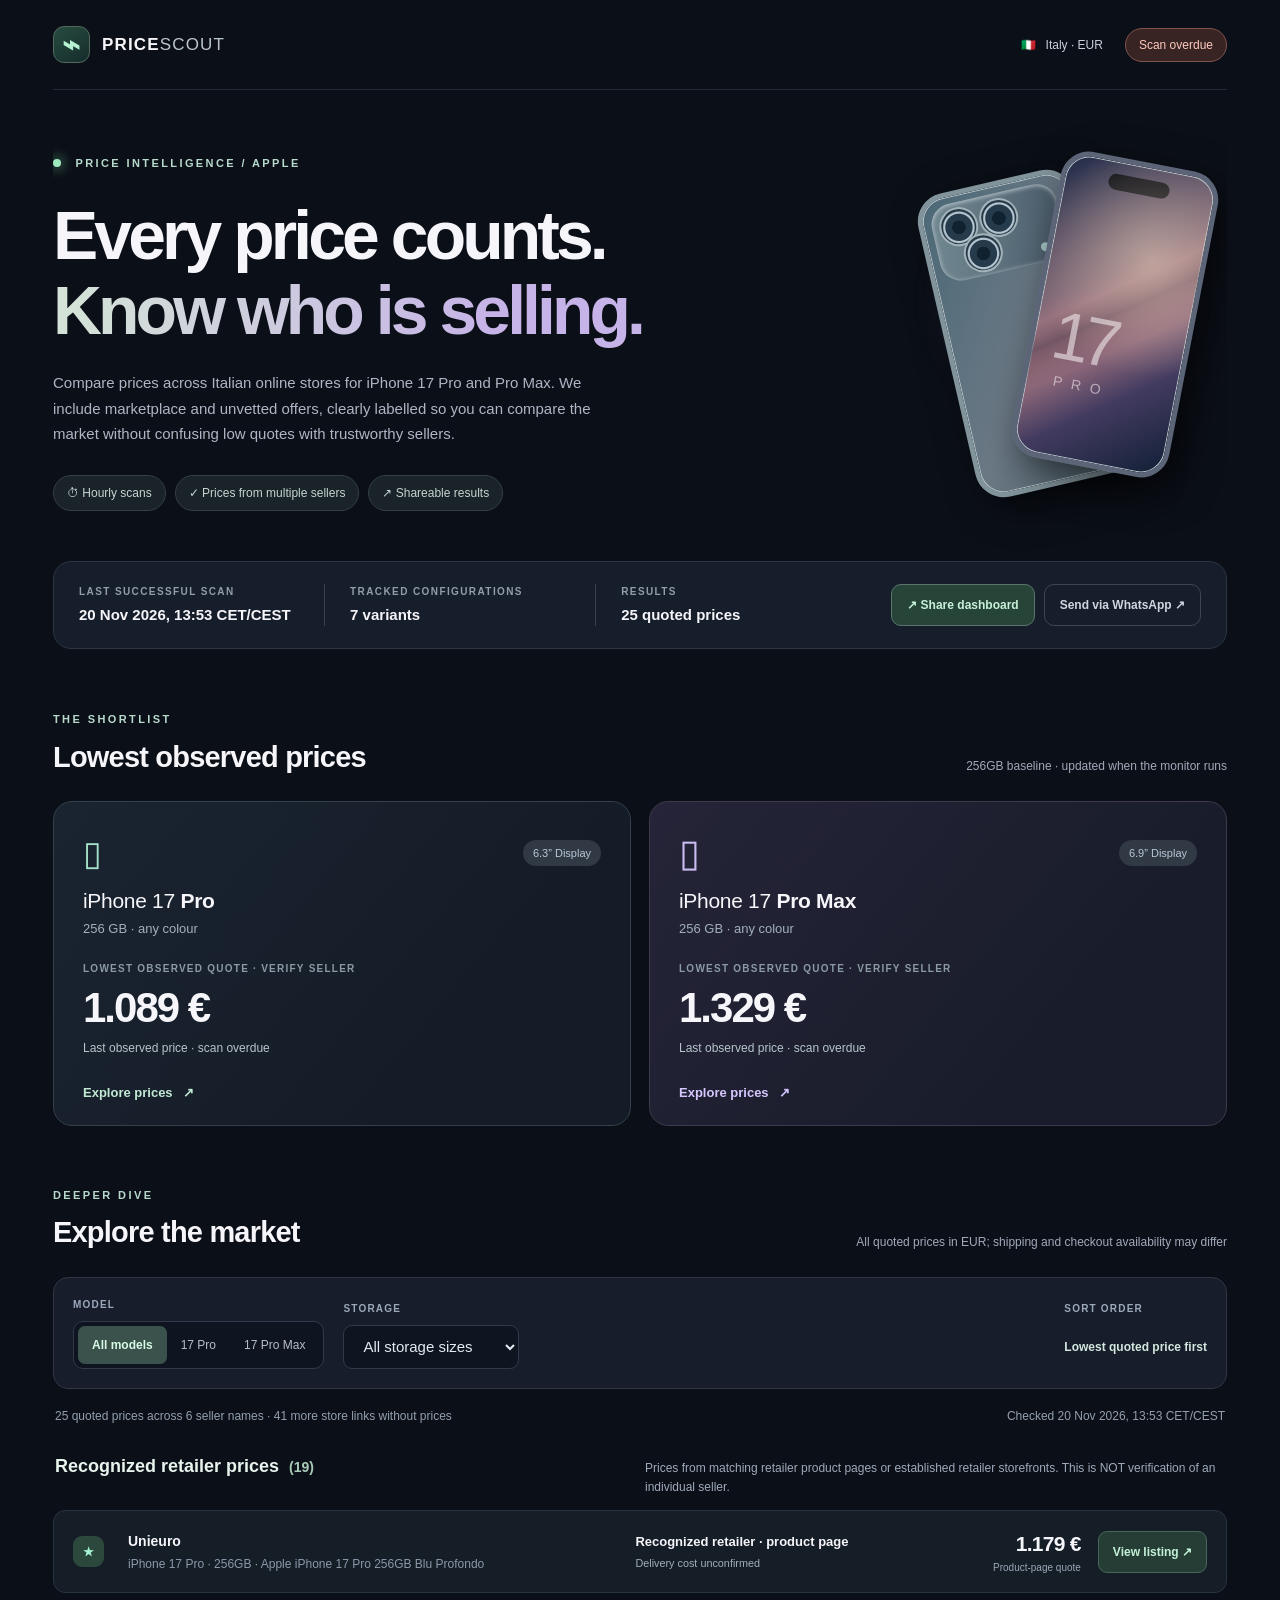
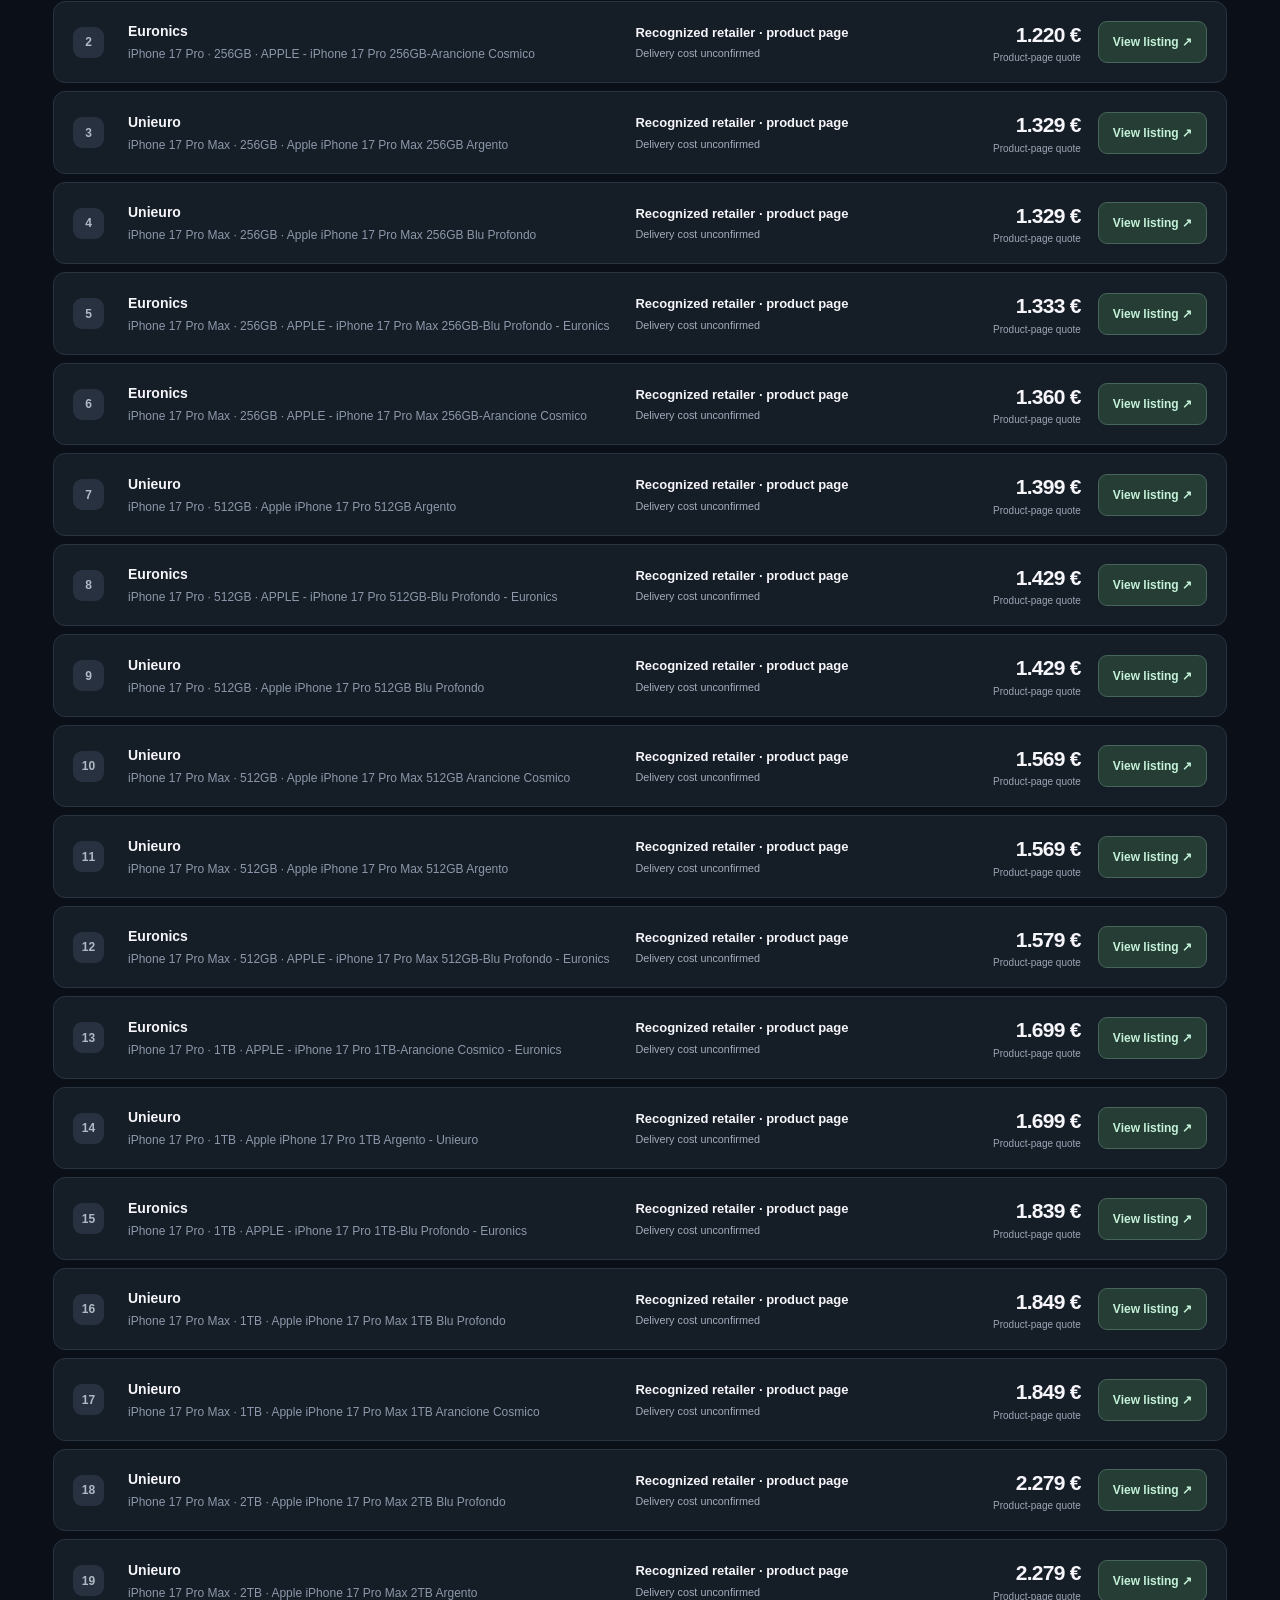
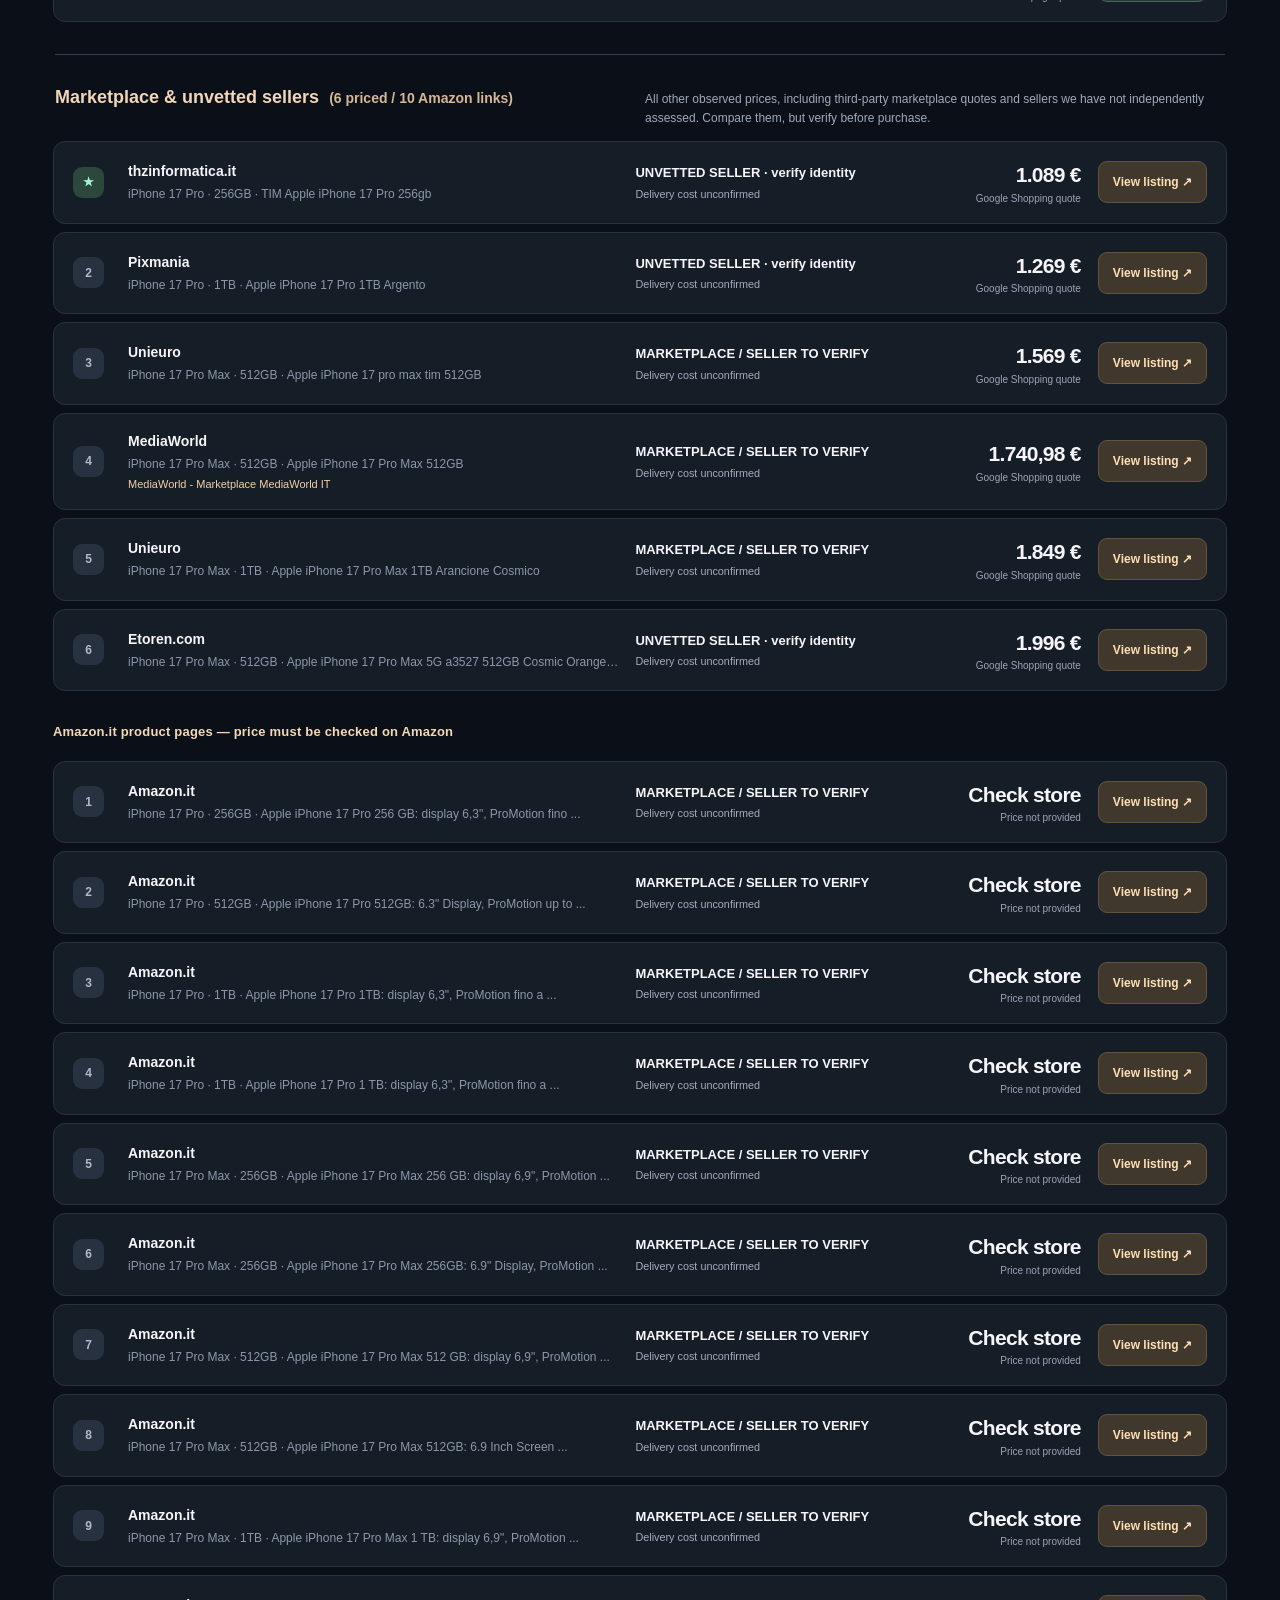
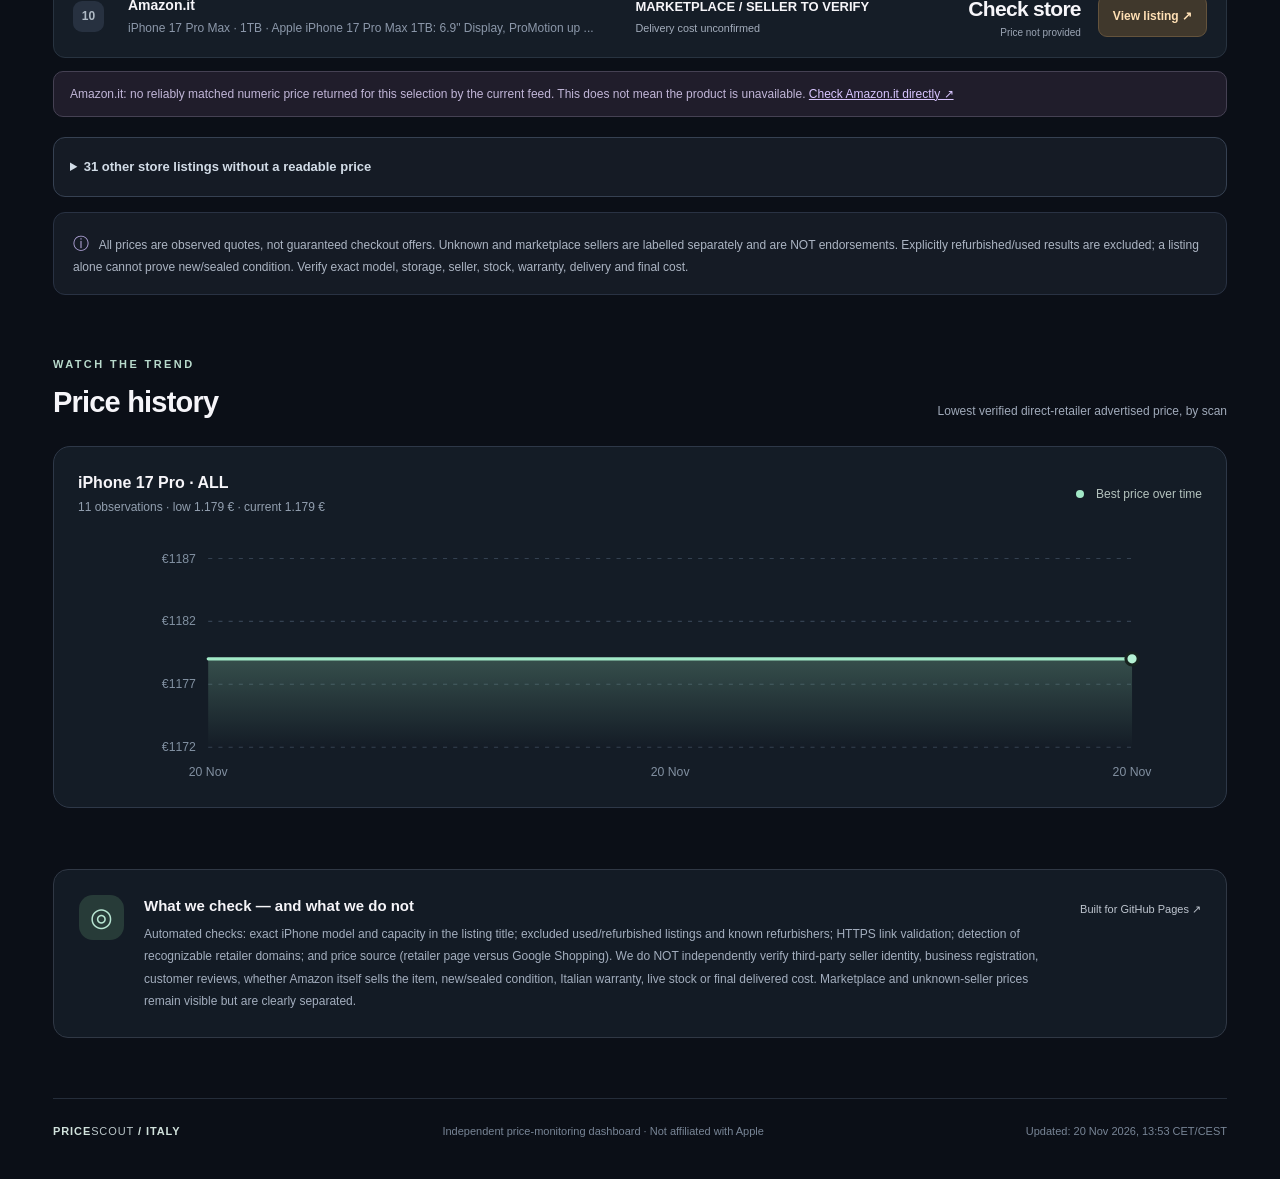
==== commit d21db01b: "Bust browser cache for repaired price dashboard JavaScript" ====
--- a/docs/index.html
+++ b/docs/index.html
@@ -7,8 +7,8 @@
 <meta name="description" content="Track trusted Italian prices for new iPhone 17 Pro and Pro Max, with hourly checks and a shareable dashboard." />
 <title>Price Scout — iPhone 17 Pro / Pro Max</title>
 <link rel="icon" type="image/svg+xml" href="./favicon.svg" />
-<link rel="stylesheet" href="./style.css" />
-<script defer src="./app.js"></script>
+<link rel="stylesheet" href="./style.css?v=pricefix-1120" />
+<script defer src="./app.js?v=pricefix-1120"></script>
 </head>
 <body>
 <div class="site-shell">
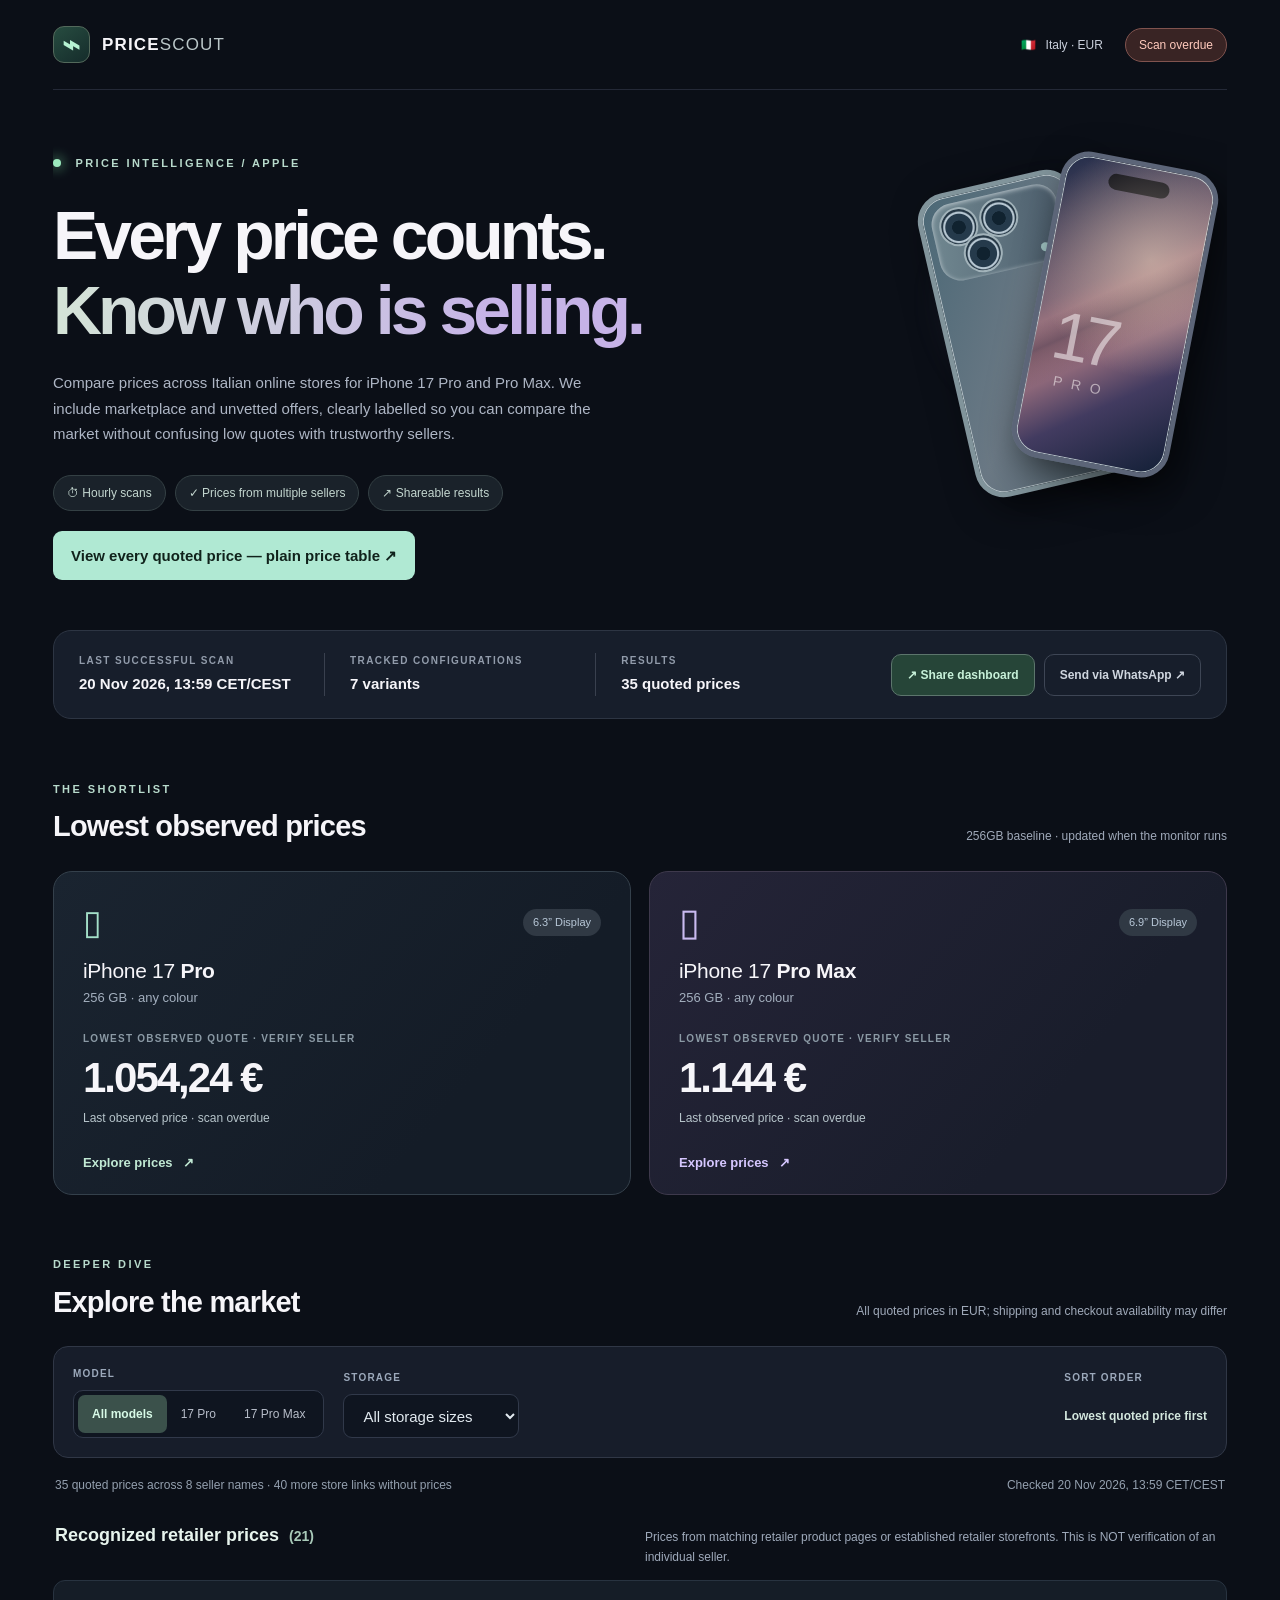
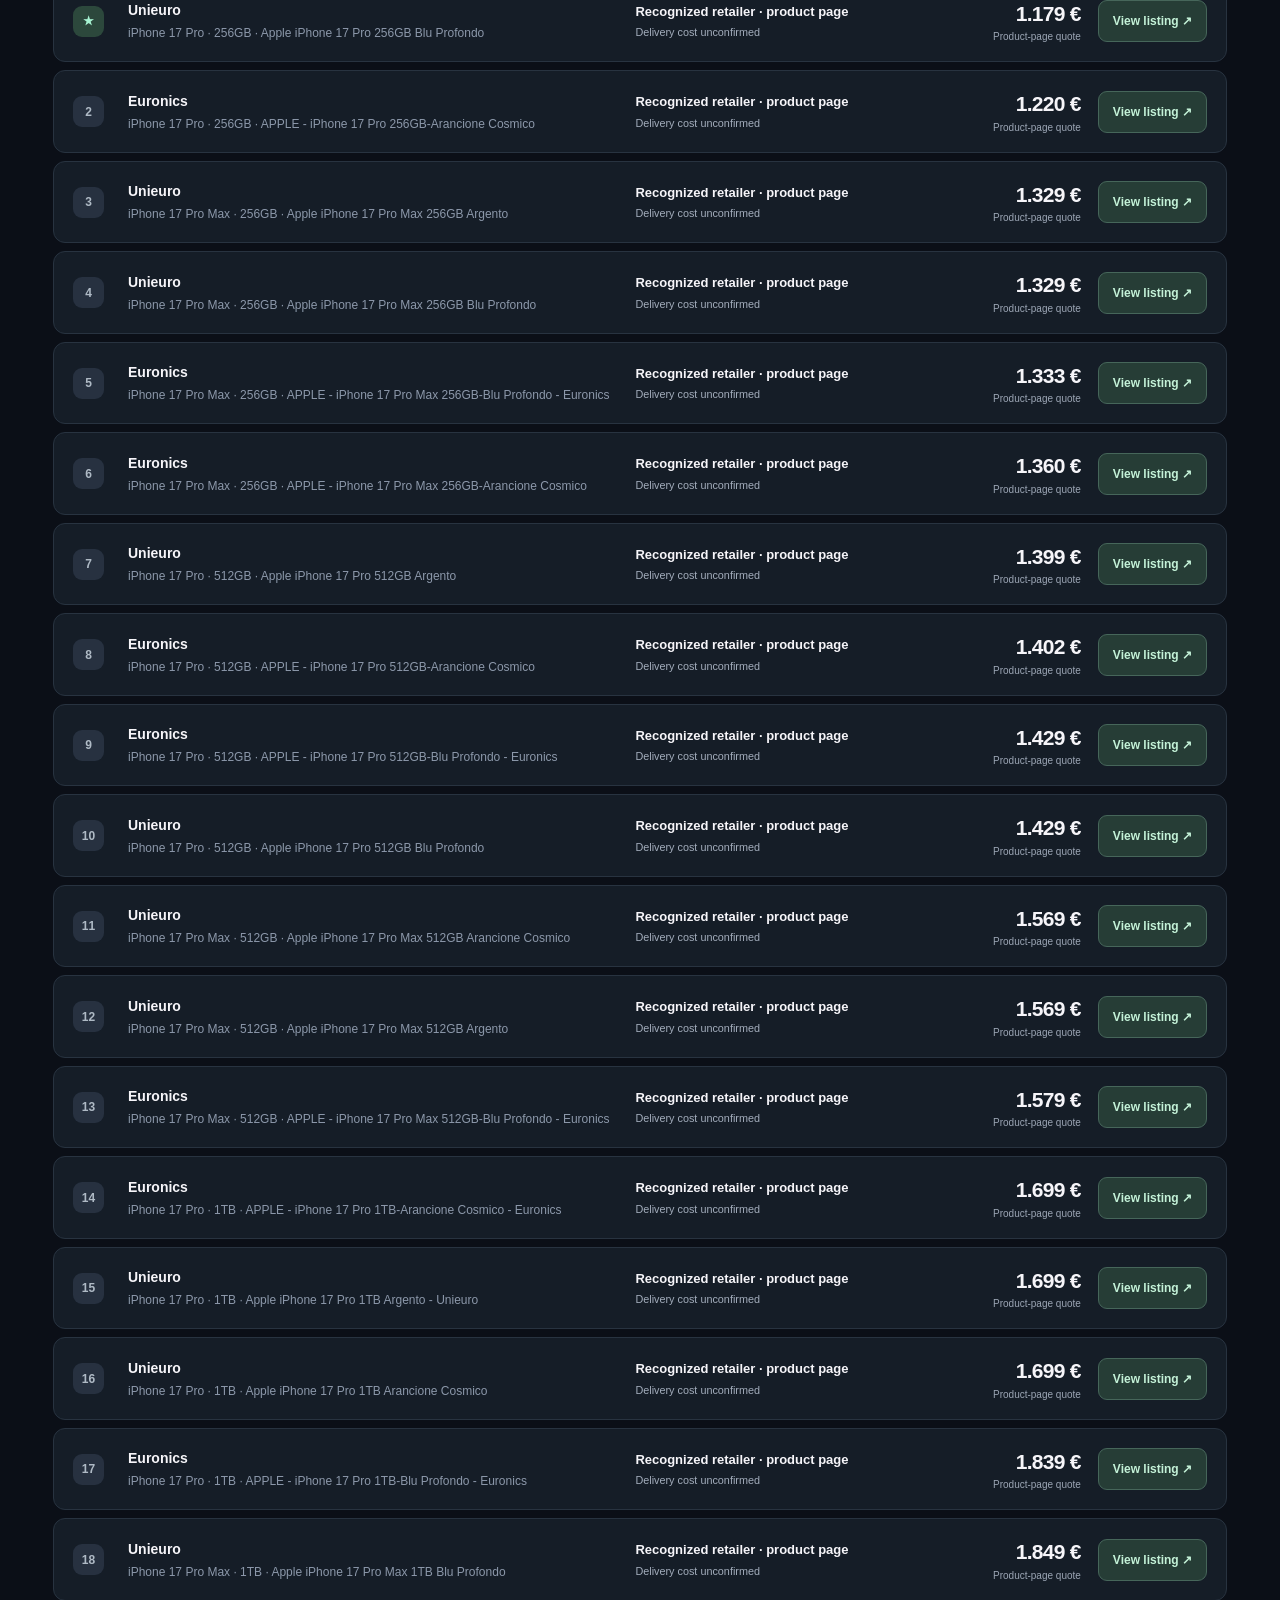
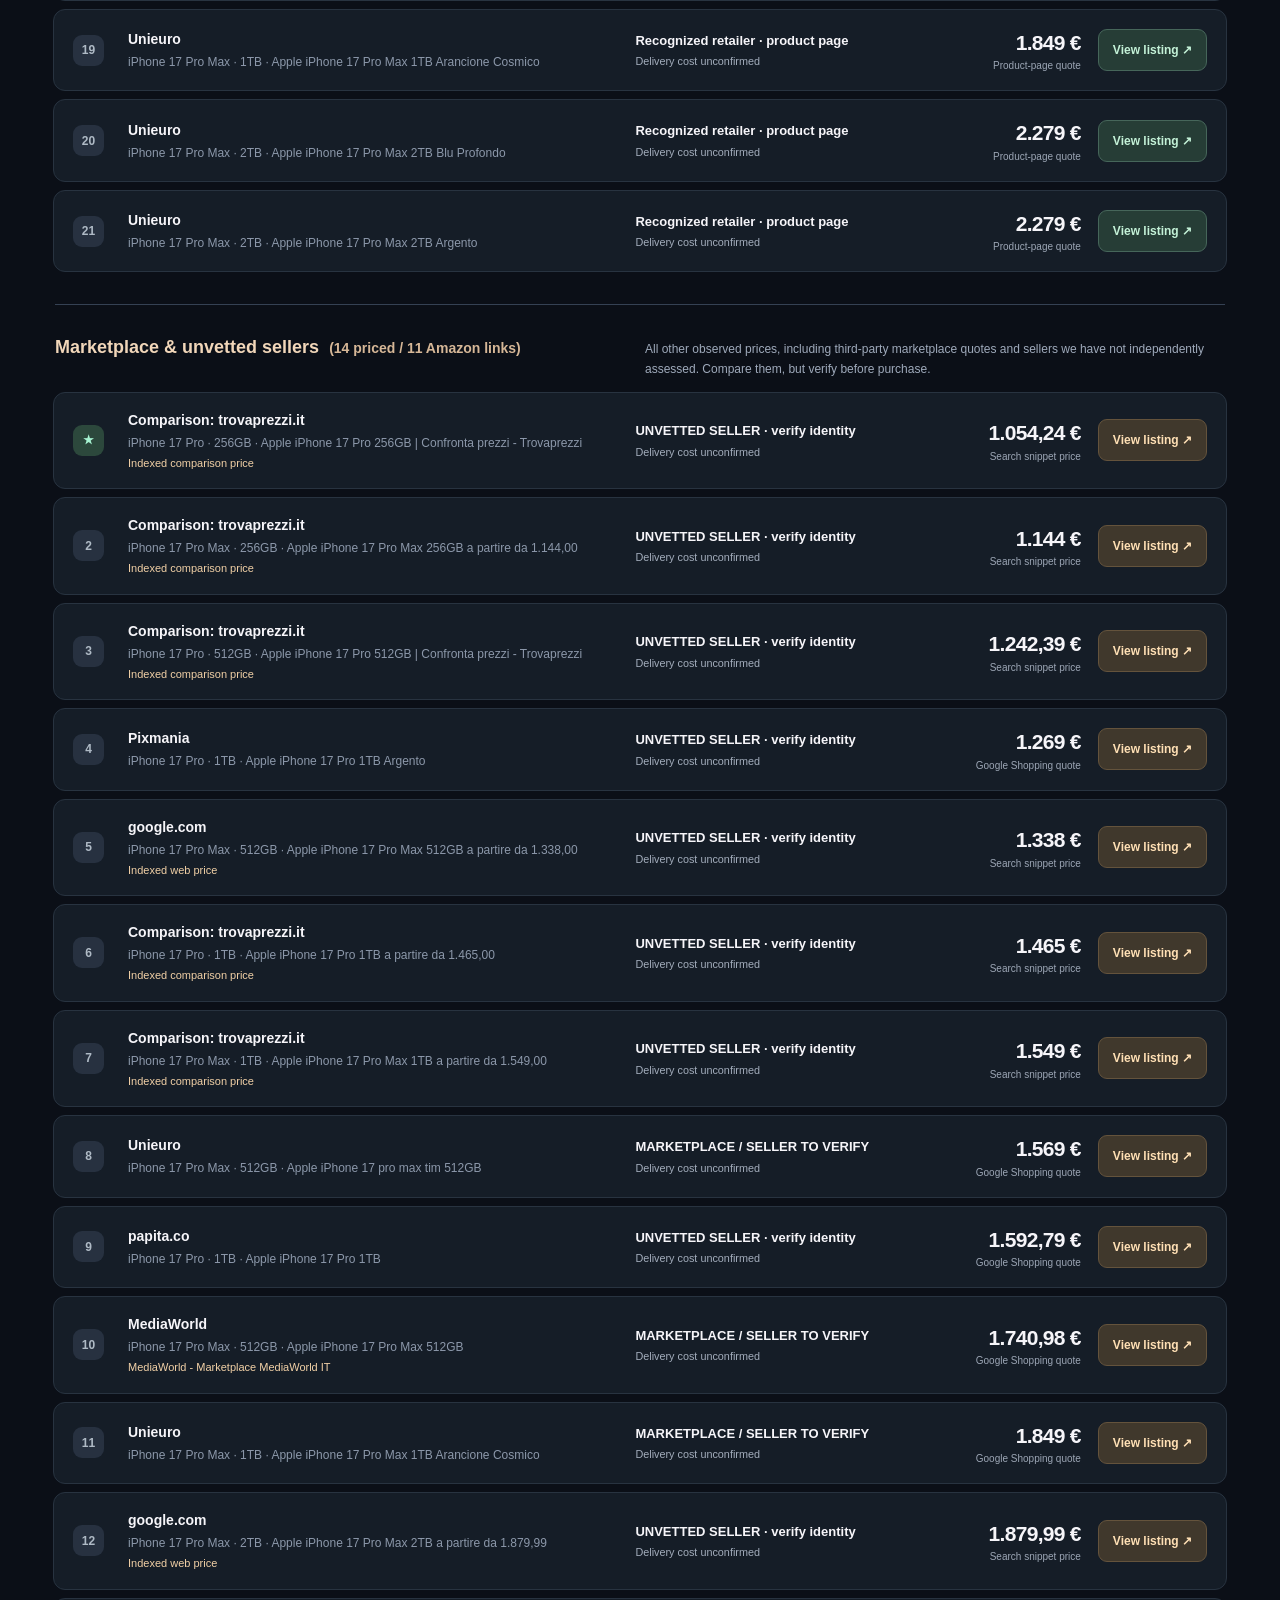
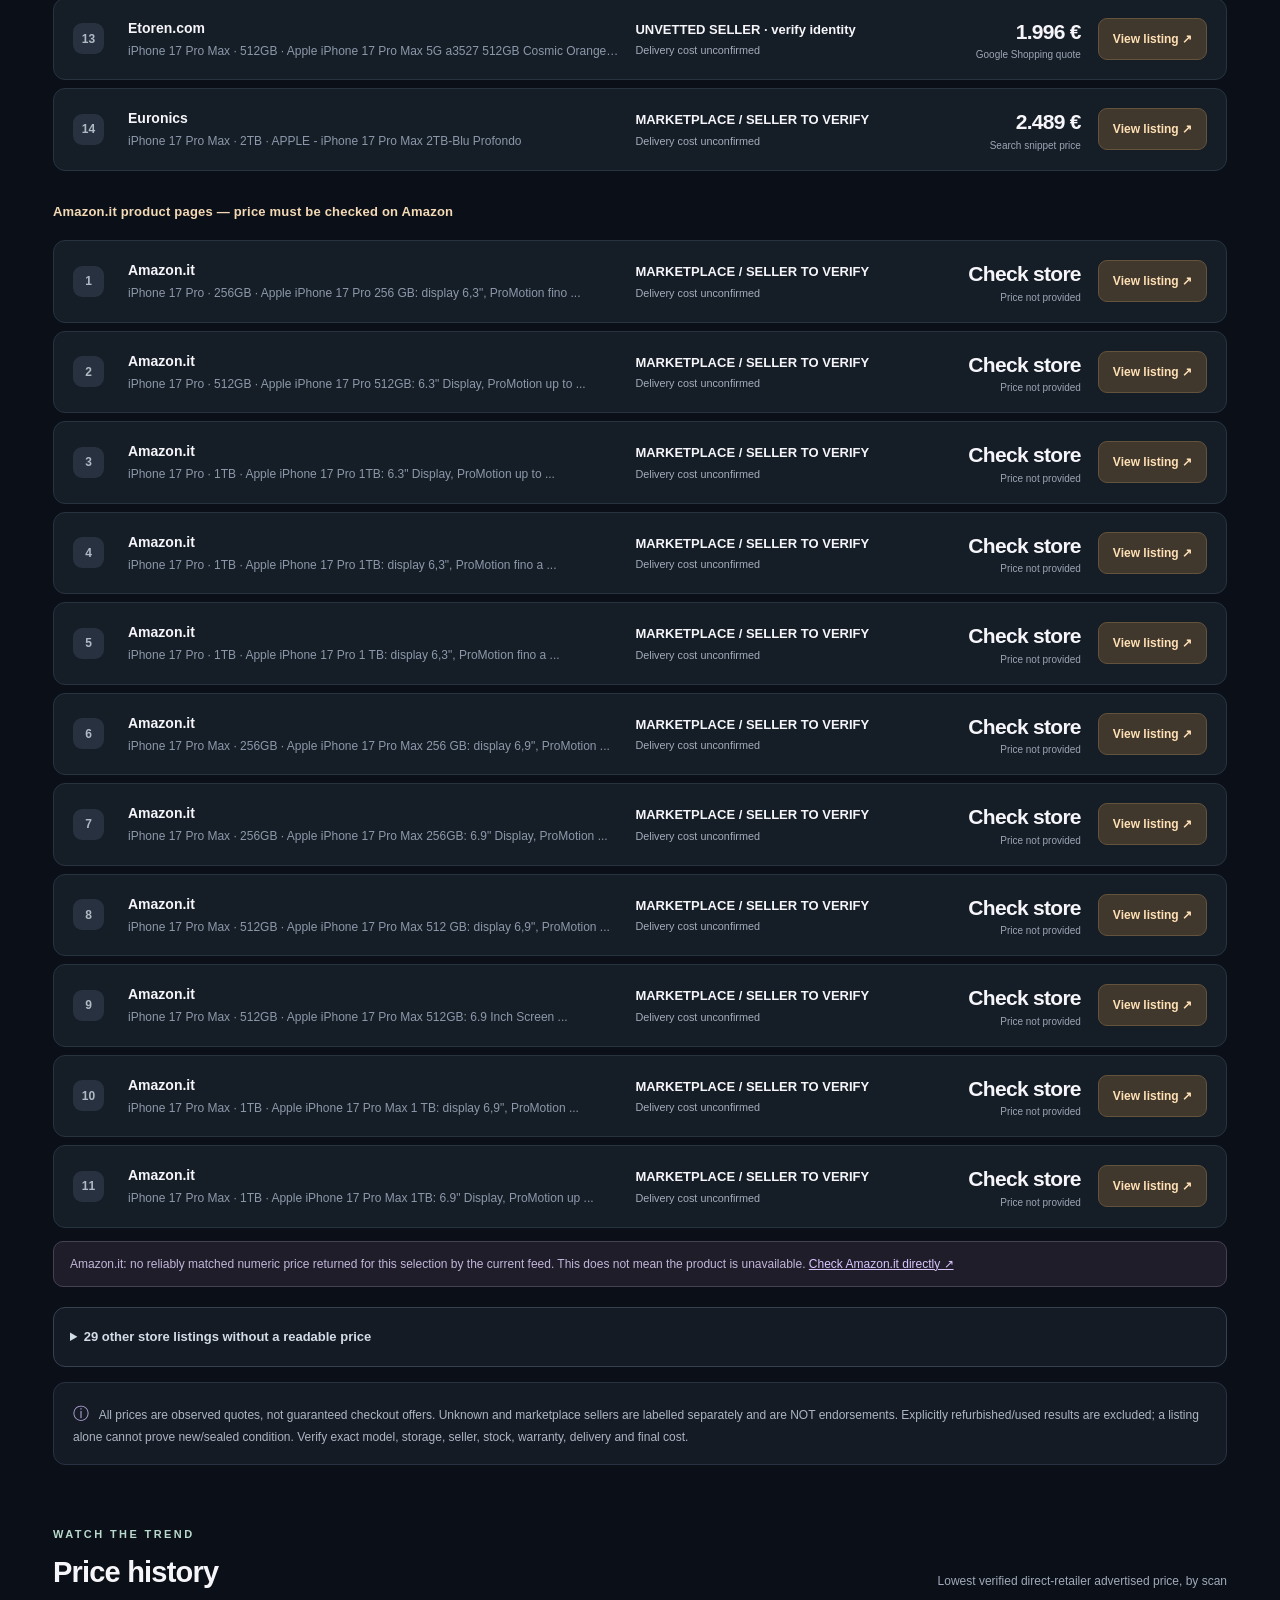
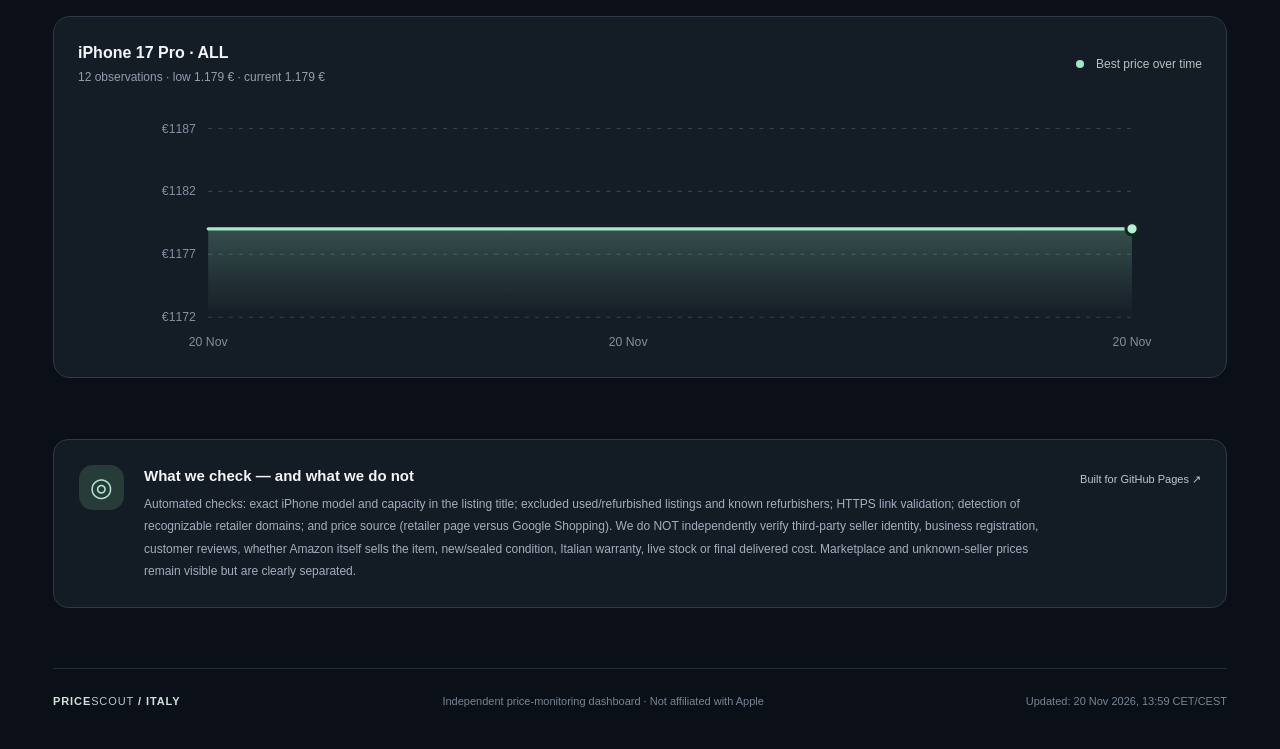
==== commit bfa8ae73: "Add prominent no-JavaScript price table link to the website homepage" ====
--- a/docs/index.html
+++ b/docs/index.html
@@ -23,7 +23,7 @@
         <div class="eyebrow"><span class="orb"></span> PRICE INTELLIGENCE / APPLE</div>
         <h1>Every price counts.<br><em>Know who is selling.</em></h1>
         <p>Compare prices across Italian online stores for iPhone 17 Pro and Pro Max. We include marketplace and unvetted offers, clearly labelled so you can compare the market without confusing low quotes with trustworthy sellers.</p>
-        <div class="hero-pills"><span>⏱ Hourly scans</span><span>✓ Prices from multiple sellers</span><span>↗ Shareable results</span></div>
+        <div class="hero-pills"><span>⏱ Hourly scans</span><span>✓ Prices from multiple sellers</span><span>↗ Shareable results</span></div><p style="margin-top:20px"><a href="./data/prices.html" style="display:inline-block;background:#b0e9d3;color:#10221b;padding:12px 18px;border-radius:9px;font-weight:800">View every quoted price — plain price table ↗</a></p>
       </div>
       <div class="phone-visual" aria-hidden="true">
         <div class="glow"></div>
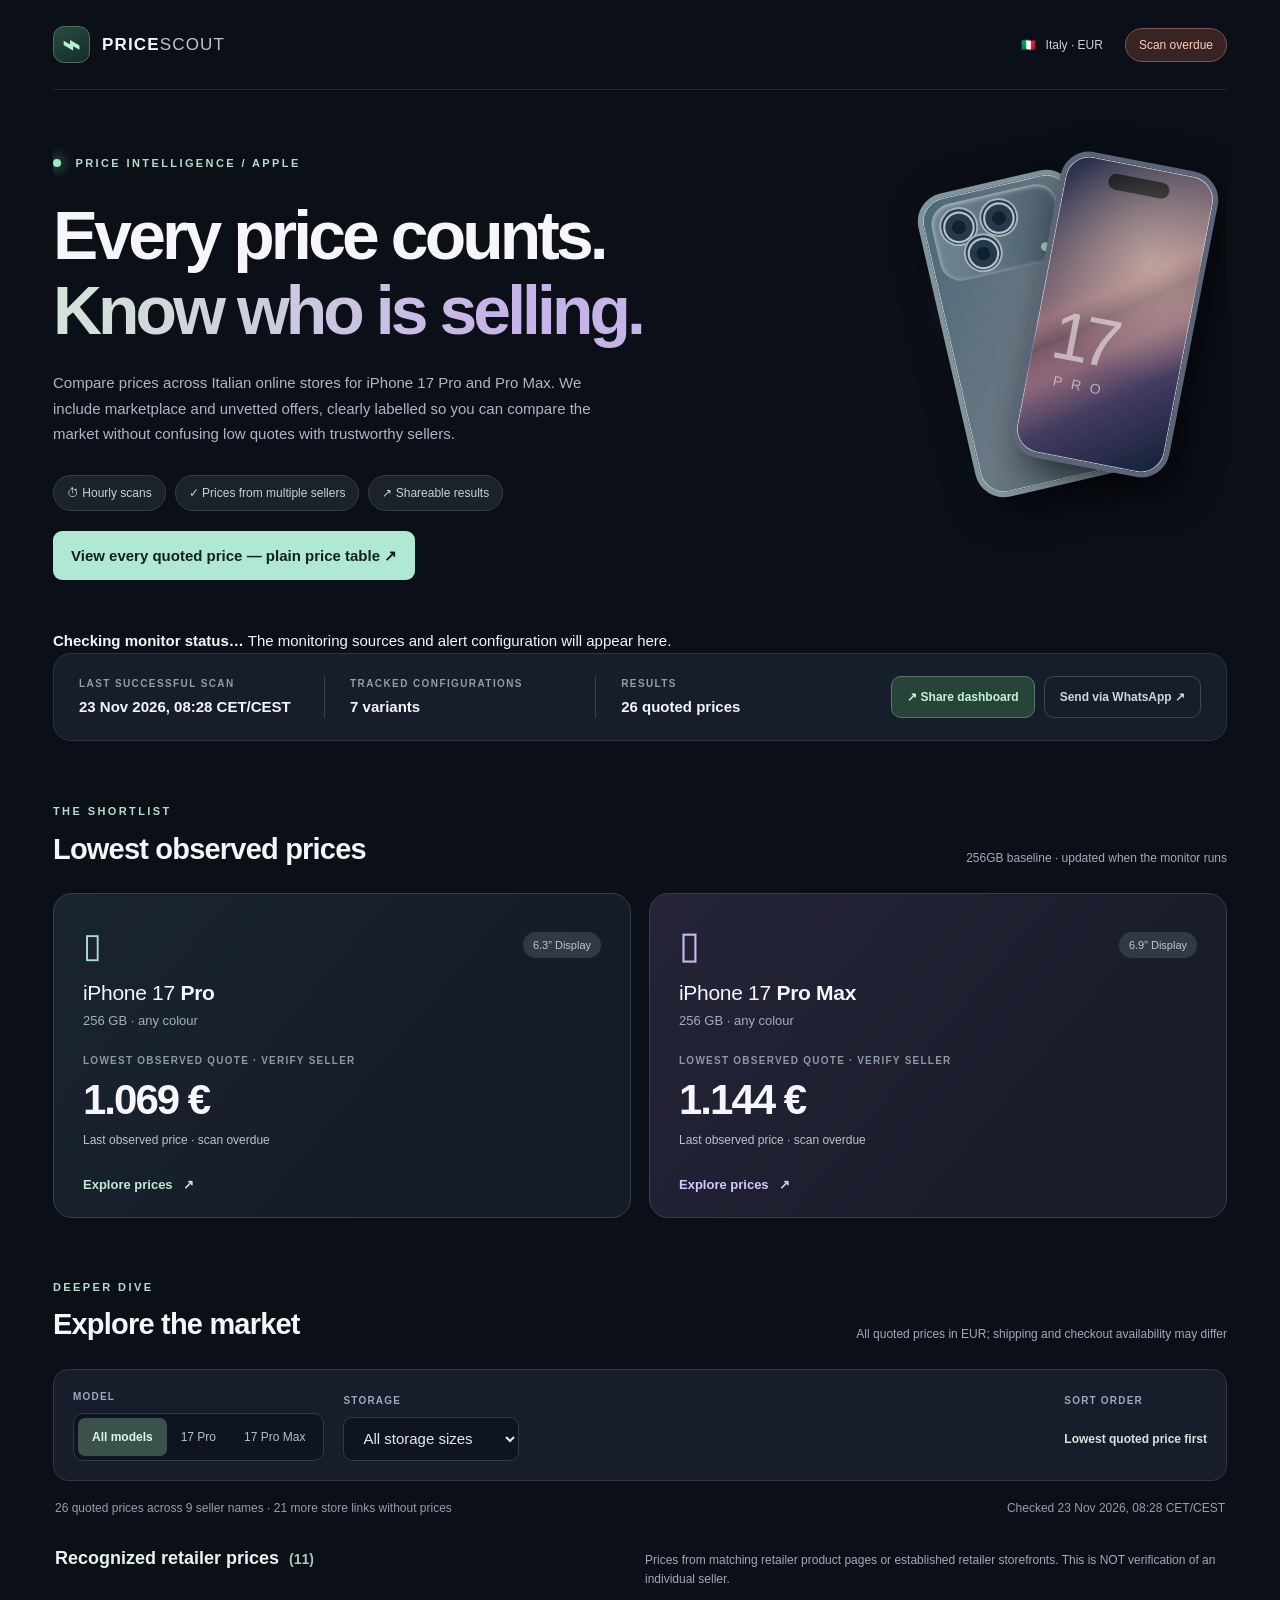
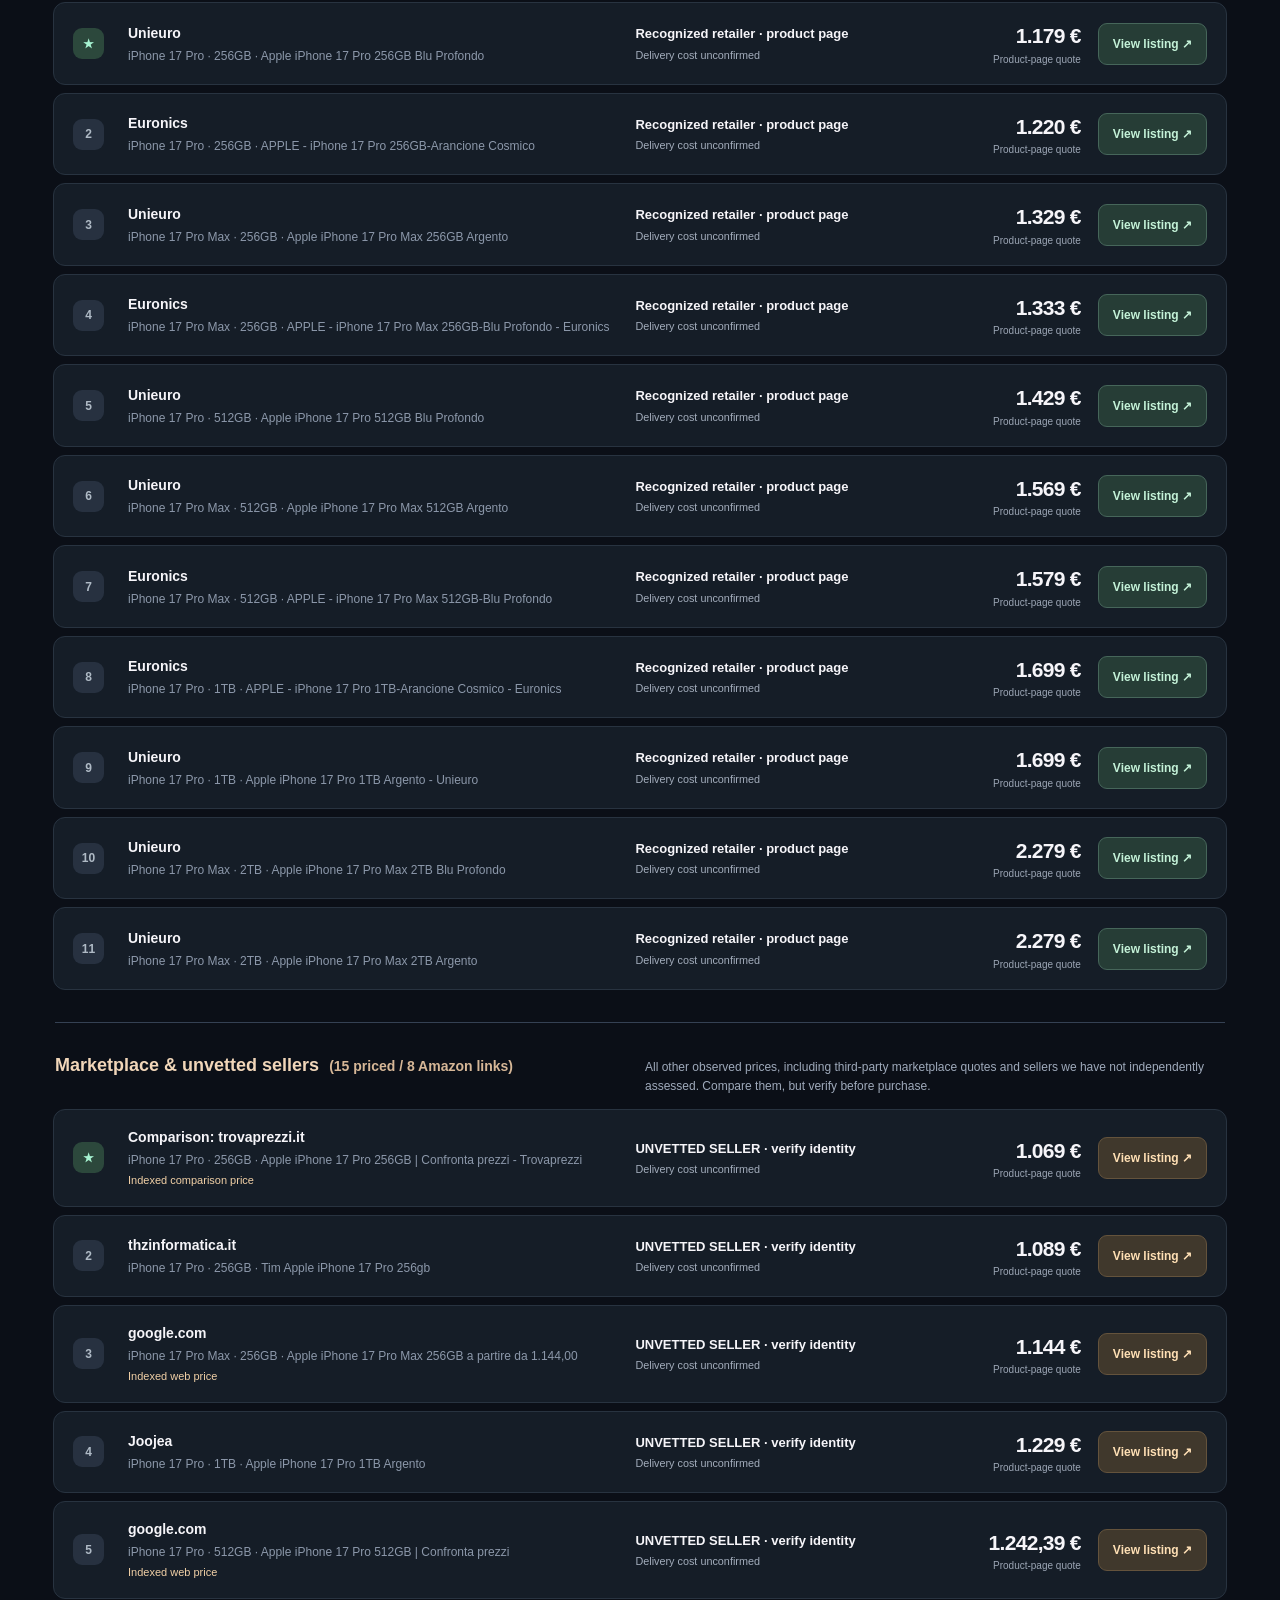
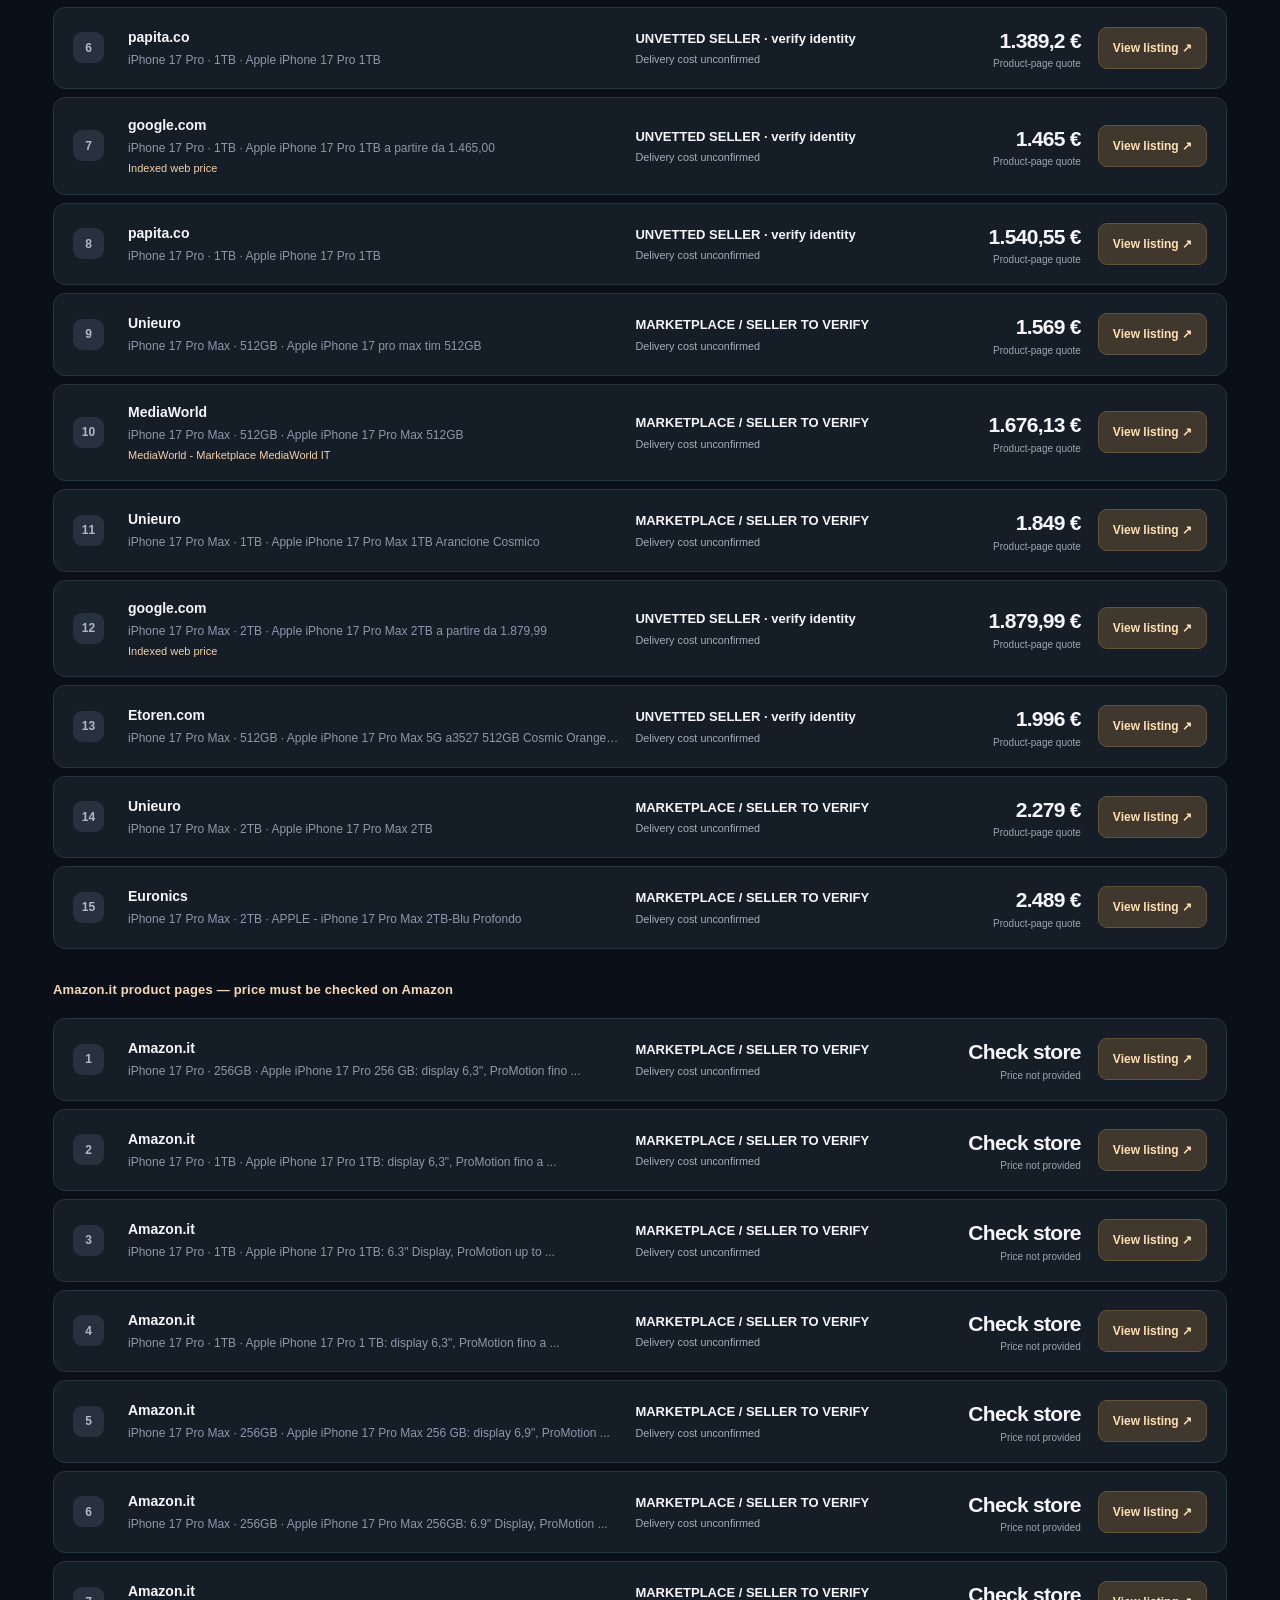
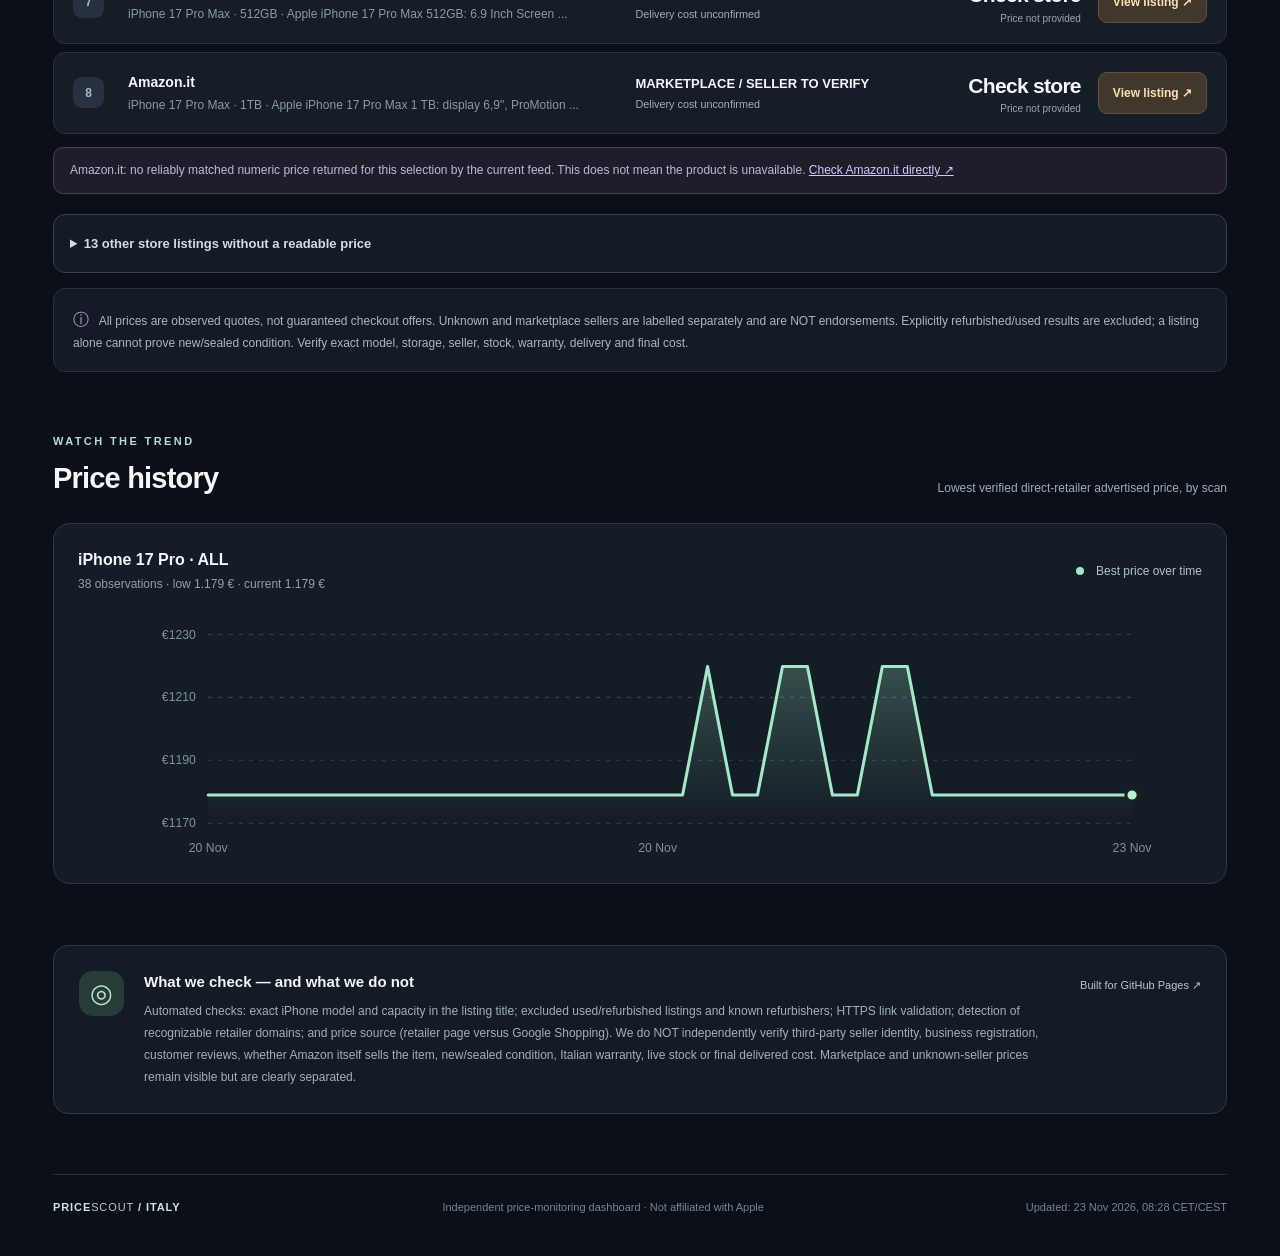
==== commit 389ed0a3: "Show live scan health and alert setup visibly on the price dashboard" ====
--- a/docs/index.html
+++ b/docs/index.html
@@ -32,6 +32,10 @@
       </div>
     </section>
 
+    <div class="health-panel" id="health-panel">
+      <strong id="health-title">Checking monitor status…</strong>
+      <span id="health-details">The monitoring sources and alert configuration will appear here.</span>
+    </div>
     <div class="summary-bar">
       <div><span class="summary-label">LAST SUCCESSFUL SCAN</span><strong id="last-checked">Not yet scanned</strong></div>
       <div><span class="summary-label">TRACKED CONFIGURATIONS</span><strong>7 variants</strong></div>
